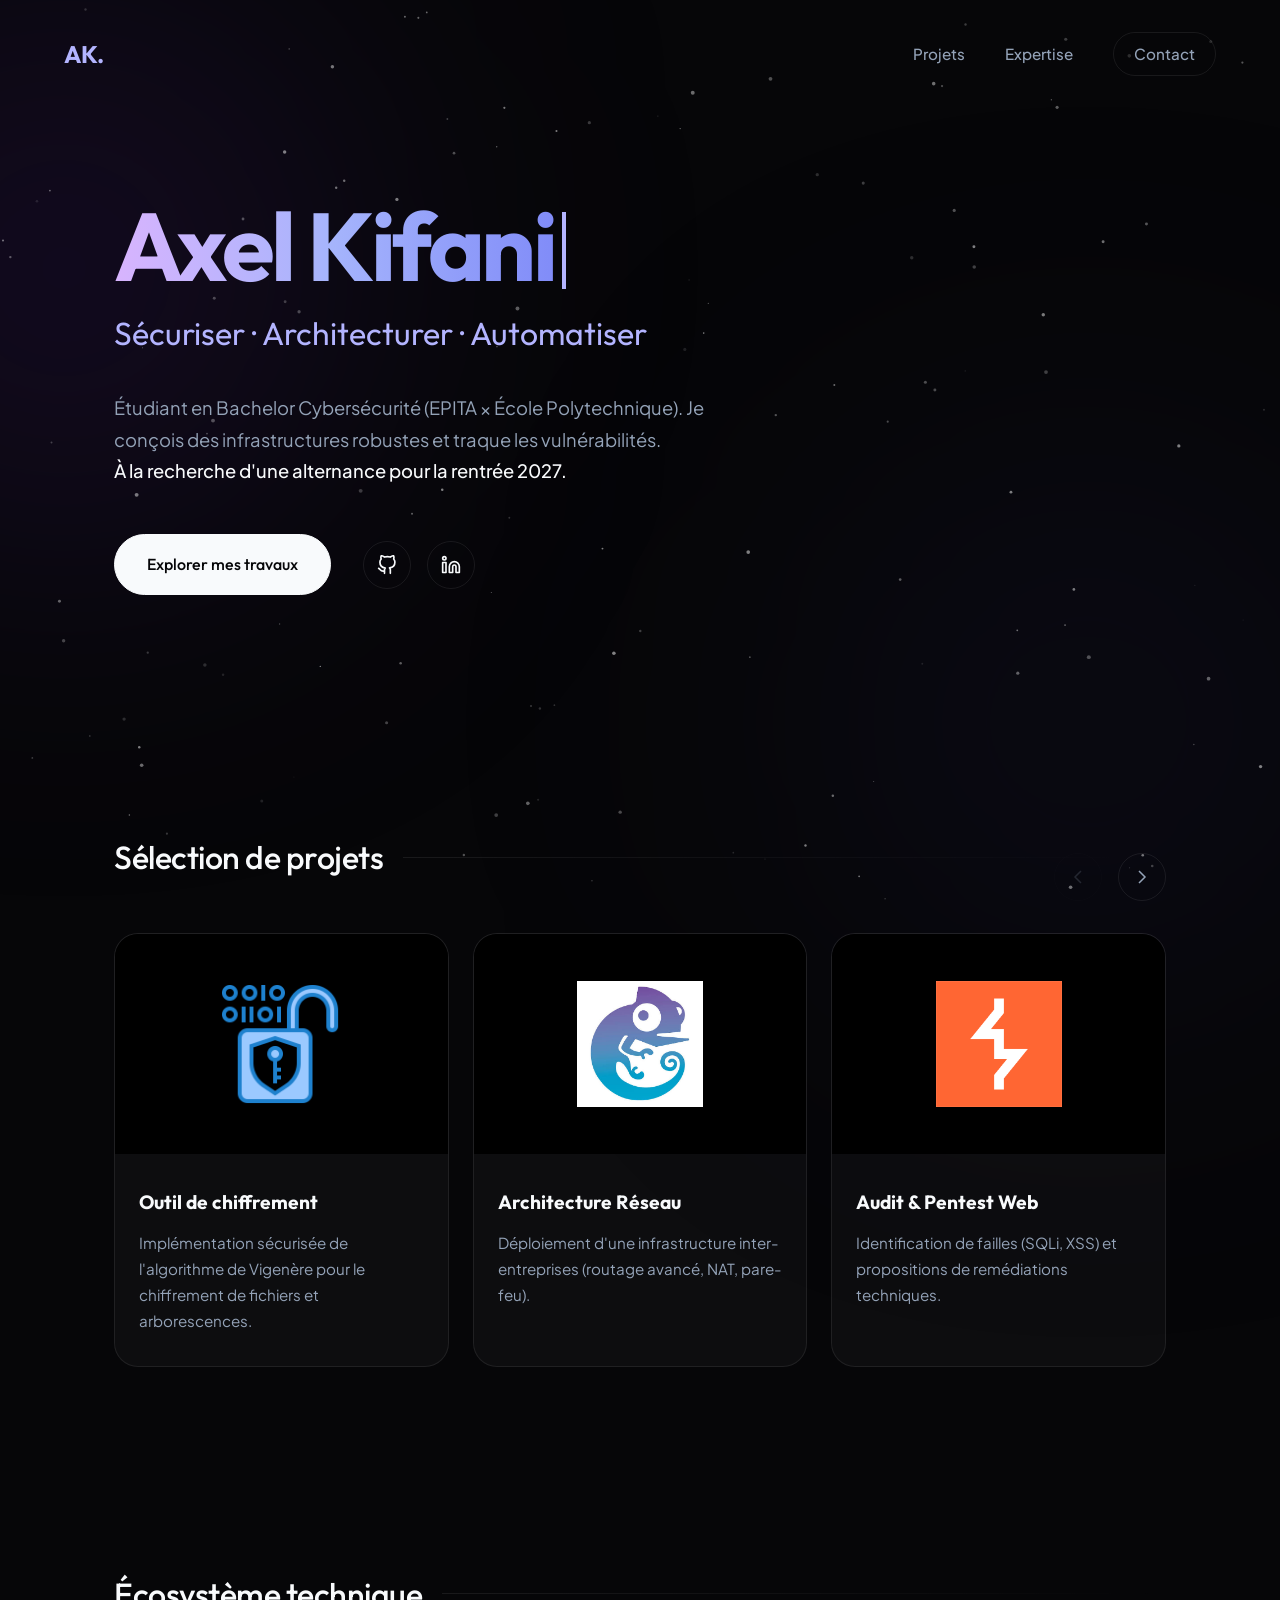
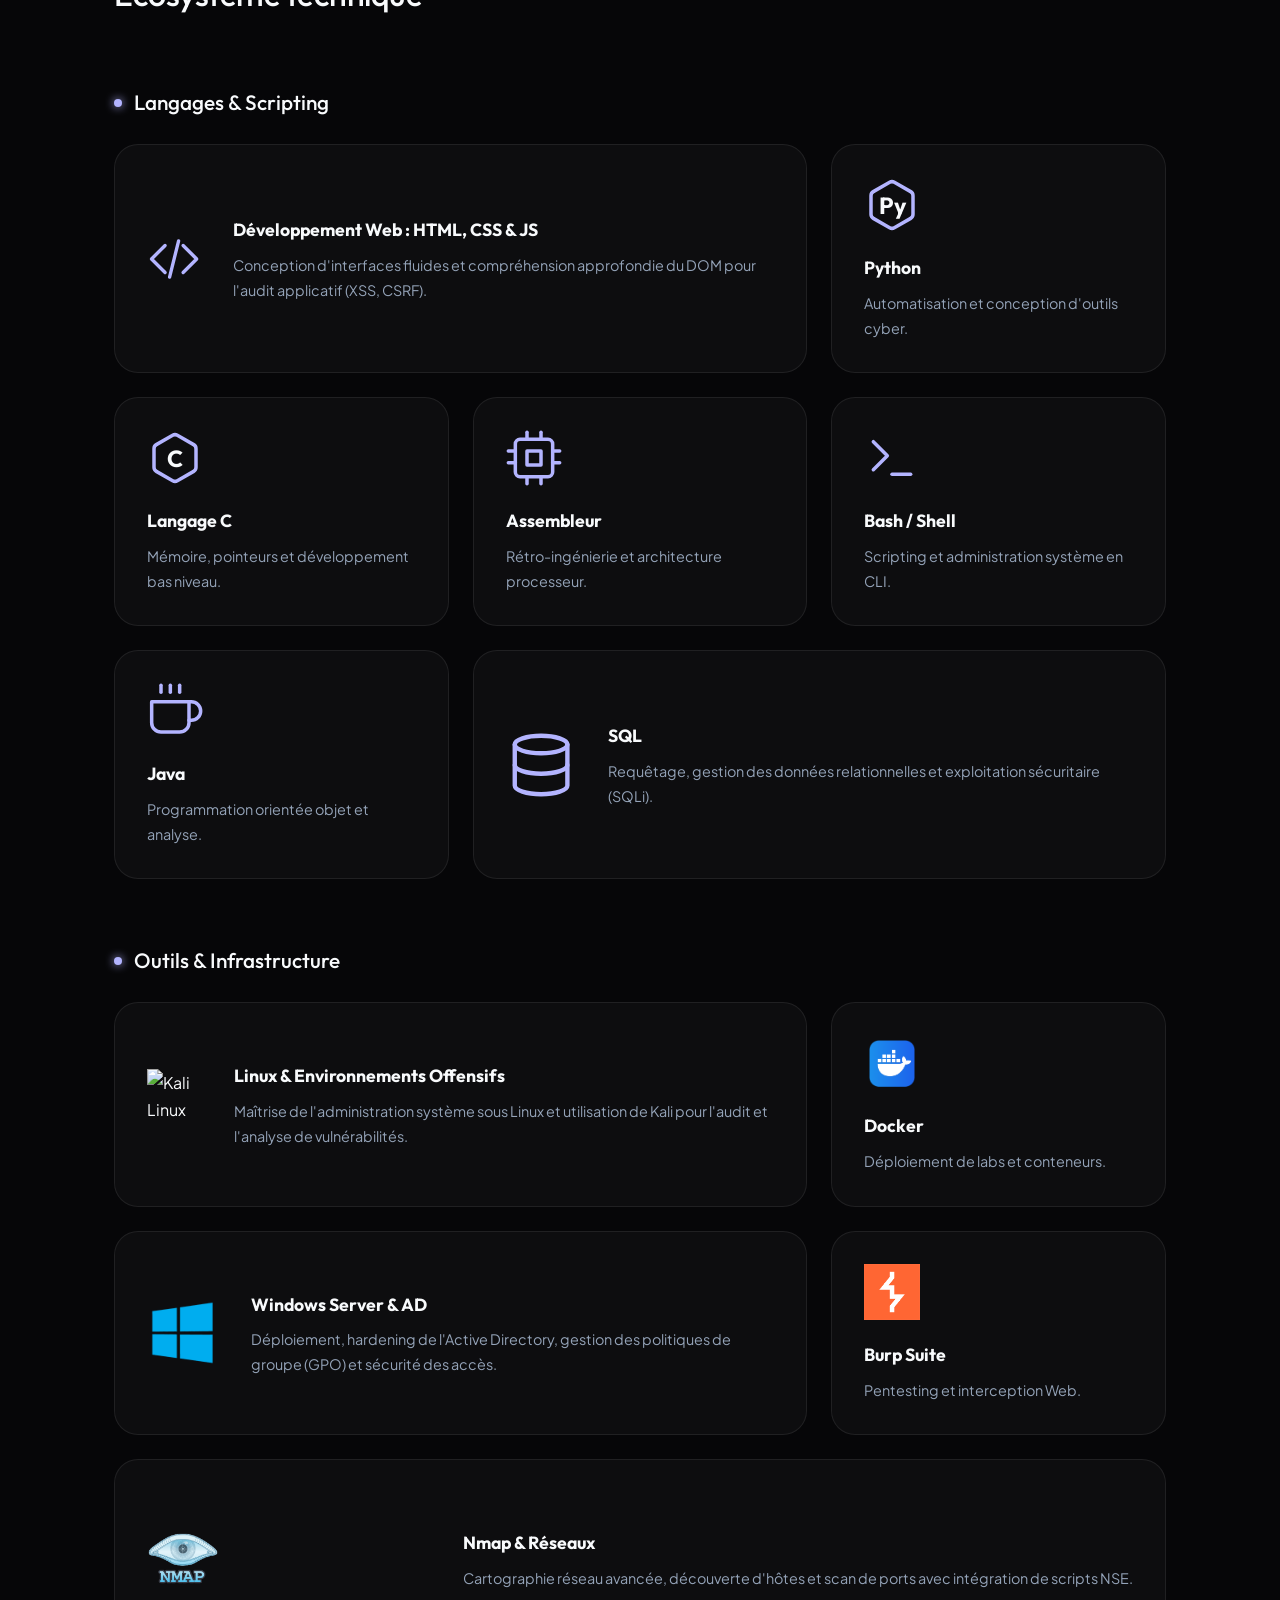
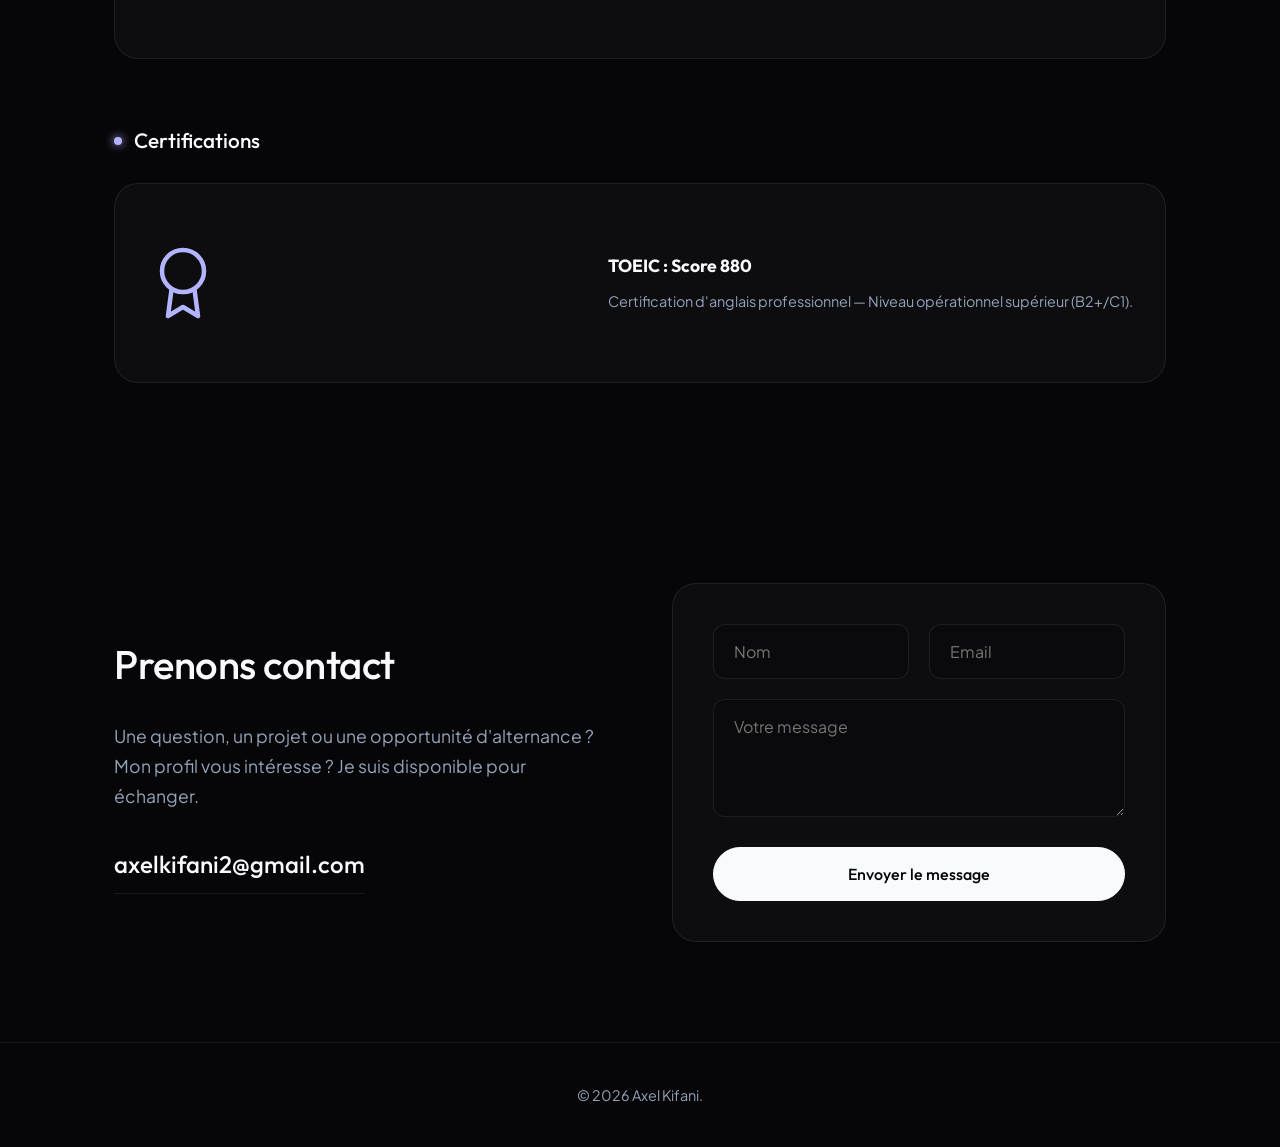
==== index.html @ efd423aa "Add files via upload" ====
<!DOCTYPE html>
<html lang="fr">
<head>
    <meta charset="UTF-8" />
    <meta name="viewport" content="width=device-width, initial-scale=1.0" />
    
    <!-- Typographies premium -->
    <link rel="preconnect" href="https://fonts.googleapis.com">
    <link rel="preconnect" href="https://fonts.gstatic.com" crossorigin>
    <link href="https://fonts.googleapis.com/css2?family=Outfit:wght@300;500;700&family=Plus+Jakarta+Sans:wght@400;500;600&display=swap" rel="stylesheet">
    
    <link rel="stylesheet" href="style.css">
    <title>Axel Kifani — Cybersécurité</title>
</head>
<body>
    <!-- Fond étoilé -->
    <canvas id="particles-canvas"></canvas>
    
    <!-- Halos asymétriques (Le grand violet à gauche) -->
    <div class="glow glow-top-left"></div>
    <div class="glow glow-bottom-right"></div>

    <nav class="navbar reveal-nav">
        <div class="nav-brand">AK.</div>
        <div class="nav-links">
            <a href="#projets">Projets</a>
            <a href="#competences">Expertise</a>
            <a href="#contact" class="nav-btn">Contact</a>
        </div>
    </nav>

    <main class="container">
        <!-- SECTION HERO -->
        <section class="hero">
            <div class="hero-content">
                <!-- Wrapper pour l'animation d'écriture -->
                <div class="typewriter-wrapper">
                    <h1 class="hero-title gradient-text" id="typed-name"></h1><span class="caret"></span>
                </div>
                
                <div class="overflow-hidden">
                    <h2 class="hero-subtitle reveal-text-2">Sécuriser · Architecturer · Automatiser</h2>
                </div>
                
                <p class="hero-description reveal-fade-3">
                    Étudiant en Bachelor Cybersécurité (EPITA × École Polytechnique). 
                    Je conçois des infrastructures robustes et traque les vulnérabilités. <br>
                    <span class="highlight">À la recherche d'une alternance pour la rentrée 2027.</span>
                </p>

                <div class="hero-actions reveal-fade-4">
                    <a href="#projets" class="btn btn-primary">Explorer mes travaux</a>
                    <div class="social-group">
                        <a href="https://github.com/AxlK78" target="_blank" class="social-icon" aria-label="GitHub">
                            <svg width="20" height="20" viewBox="0 0 24 24" fill="none" stroke="currentColor" stroke-width="2" stroke-linecap="round" stroke-linejoin="round"><path d="M9 19c-5 1.5-5-2.5-7-3m14 6v-3.87a3.37 3.37 0 0 0-.94-2.61c3.14-.35 6.44-1.54 6.44-7A5.44 5.44 0 0 0 20 4.77 5.07 5.07 0 0 0 19.91 1S18.73.65 16 2.48a13.38 13.38 0 0 0-7 0C6.27.65 5.09 1 5.09 1A5.07 5.07 0 0 0 5 4.77a5.44 5.44 0 0 0-1.5 3.78c0 5.42 3.3 6.61 6.44 7A3.37 3.37 0 0 0 9 18.13V22"></path></svg>
                        </a>
                        <a href="https://www.linkedin.com/in/axel-kifani/" target="_blank" class="social-icon" aria-label="LinkedIn">
                            <svg width="20" height="20" viewBox="0 0 24 24" fill="none" stroke="currentColor" stroke-width="2" stroke-linecap="round" stroke-linejoin="round"><path d="M16 8a6 6 0 0 1 6 6v7h-4v-7a2 2 0 0 0-2-2 2 2 0 0 0-2 2v7h-4v-7a6 6 0 0 1 6-6z"></path><rect x="2" y="9" width="4" height="12"></rect><circle cx="4" cy="4" r="2"></circle></svg>
                        </a>
                    </div>
                </div>
            </div>
        </section>

        <!-- SECTION PROJETS -->
        <section class="section" id="projets">
            <div class="section-header">
                <h2 class="section-title">Sélection de projets</h2>
                <div class="line-decorator"></div>
            </div>

            <div class="carousel-container">
                <button class="carousel-btn prev" id="prevProjet" aria-label="Précédent">
                    <svg width="24" height="24" viewBox="0 0 24 24" fill="none" stroke="currentColor" stroke-width="1.5"><path d="M15 18l-6-6 6-6"/></svg>
                </button>

                <div class="carousel-track-wrapper">
                    <div class="carousel-track" id="trackProjet">
                        <!-- Projet 1 -->
                        <div class="card carousel-item projet-card">
                            <div class="card-image-wrapper">
                                <img src="images/crypto.jpg" alt="Cryptographie" />
                            </div>
                            <div class="card-content">
                                <h3>Outil de chiffrement</h3>
                                <p>Implémentation sécurisée de l'algorithme de Vigenère pour le chiffrement de fichiers et arborescences.</p>
                            </div>
                        </div>

                        <!-- Projet 2 -->
                        <div class="card carousel-item projet-card">
                            <div class="card-image-wrapper">
                                <img src="images/gns3.png" alt="Réseau GNS3" />
                            </div>
                            <div class="card-content">
                                <h3>Architecture Réseau</h3>
                                <p>Déploiement d'une infrastructure inter-entreprises (routage avancé, NAT, pare-feu).</p>
                            </div>
                        </div>

                        <!-- Projet 3 -->
                        <div class="card carousel-item projet-card">
                            <div class="card-image-wrapper">
                                <img src="images/burp.png" alt="Burp Suite" />
                            </div>
                            <div class="card-content">
                                <h3>Audit & Pentest Web</h3>
                                <p>Identification de failles (SQLi, XSS) et propositions de remédiations techniques.</p>
                            </div>
                        </div>

                        <!-- Projet 4 -->
                        <div class="card carousel-item projet-card">
                            <div class="card-image-wrapper">
                                <img src="images/windows.png" alt="Active Directory" />
                            </div>
                            <div class="card-content">
                                <h3>Lab Active Directory</h3>
                                <p>Mise en place d'un domaine Windows Server, gestion GPO et monitoring d'attaques.</p>
                            </div>
                        </div>
                    </div>
                </div>

                <button class="carousel-btn next" id="nextProjet" aria-label="Suivant">
                    <svg width="24" height="24" viewBox="0 0 24 24" fill="none" stroke="currentColor" stroke-width="1.5"><path d="M9 18l6-6-6-6"/></svg>
                </button>
            </div>
        </section>

        <!-- SECTION COMPÉTENCES / SKILLS -->
        <section class="section" id="competences">
            <div class="section-header">
                <h2 class="section-title">Écosystème technique</h2>
                <div class="line-decorator"></div>
            </div>

            <!-- SOUS-SECTION 1 : LANGAGES -->
            <h3 class="subsection-title">Langages & Scripting</h3>
            <div class="bento-grid">
                
                <!-- HTML CSS JS -->
                <div class="card bento-item span-2">
                    <svg viewBox="0 0 24 24" fill="none" stroke="var(--text-accent)" stroke-width="1.5" stroke-linecap="round" stroke-linejoin="round" class="tech-icon">
                        <polyline points="16 18 22 12 16 6"></polyline><polyline points="8 6 2 12 8 18"></polyline><line x1="14" y1="4" x2="10" y2="20"></line>
                    </svg>
                    <div class="bento-text">
                        <h3>Développement Web : HTML, CSS & JS</h3>
                        <p>Conception d'interfaces fluides et compréhension approfondie du DOM pour l'audit applicatif (XSS, CSRF).</p>
                    </div>
                </div>

                <!-- Python -->
                <div class="card bento-item">
                    <svg viewBox="0 0 24 24" fill="none" stroke="var(--text-accent)" stroke-width="1.5" stroke-linecap="round" stroke-linejoin="round" class="tech-icon">
                        <path d="M21 16V8a2 2 0 0 0-1-1.73l-7-4a2 2 0 0 0-2 0l-7 4A2 2 0 0 0 3 8v8a2 2 0 0 0 1 1.73l7 4a2 2 0 0 0 2 0l7-4A2 2 0 0 0 21 16z"></path>
                        <text x="12" y="16" font-size="10" text-anchor="middle" font-weight="700" font-family="Outfit" fill="currentColor" stroke="none">Py</text>
                    </svg>
                    <div class="bento-text">
                        <h3>Python</h3>
                        <p>Automatisation et conception d'outils cyber.</p>
                    </div>
                </div>

                <!-- C -->
                <div class="card bento-item">
                    <svg viewBox="0 0 24 24" fill="none" stroke="var(--text-accent)" stroke-width="1.5" stroke-linecap="round" stroke-linejoin="round" class="tech-icon">
                        <path d="M21 16V8a2 2 0 0 0-1-1.73l-7-4a2 2 0 0 0-2 0l-7 4A2 2 0 0 0 3 8v8a2 2 0 0 0 1 1.73l7 4a2 2 0 0 0 2 0l7-4A2 2 0 0 0 21 16z"></path>
                        <text x="12" y="16" font-size="10" text-anchor="middle" font-weight="700" font-family="Outfit" fill="currentColor" stroke="none">C</text>
                    </svg>
                    <div class="bento-text">
                        <h3>Langage C</h3>
                        <p>Mémoire, pointeurs et développement bas niveau.</p>
                    </div>
                </div>

                <!-- Assembleur -->
                <div class="card bento-item">
                    <svg viewBox="0 0 24 24" fill="none" stroke="var(--text-accent)" stroke-width="1.5" stroke-linecap="round" stroke-linejoin="round" class="tech-icon">
                        <rect x="4" y="4" width="16" height="16" rx="2" ry="2"></rect><rect x="9" y="9" width="6" height="6"></rect><line x1="9" y1="1" x2="9" y2="4"></line><line x1="15" y1="1" x2="15" y2="4"></line><line x1="9" y1="20" x2="9" y2="23"></line><line x1="15" y1="20" x2="15" y2="23"></line><line x1="20" y1="9" x2="23" y2="9"></line><line x1="20" y1="14" x2="23" y2="14"></line><line x1="1" y1="9" x2="4" y2="9"></line><line x1="1" y1="14" x2="4" y2="14"></line>
                    </svg>
                    <div class="bento-text">
                        <h3>Assembleur</h3>
                        <p>Rétro-ingénierie et architecture processeur.</p>
                    </div>
                </div>

                <!-- Bash -->
                <div class="card bento-item">
                    <svg viewBox="0 0 24 24" fill="none" stroke="var(--text-accent)" stroke-width="1.5" stroke-linecap="round" stroke-linejoin="round" class="tech-icon">
                        <polyline points="4 17 10 11 4 5"></polyline><line x1="12" y1="19" x2="20" y2="19"></line>
                    </svg>
                    <div class="bento-text">
                        <h3>Bash / Shell</h3>
                        <p>Scripting et administration système en CLI.</p>
                    </div>
                </div>

                <!-- Java -->
                <div class="card bento-item">
                    <svg viewBox="0 0 24 24" fill="none" stroke="var(--text-accent)" stroke-width="1.5" stroke-linecap="round" stroke-linejoin="round" class="tech-icon">
                        <path d="M18 8h1a4 4 0 0 1 0 8h-1"></path><path d="M2 8h16v9a4 4 0 0 1-4 4H6a4 4 0 0 1-4-4V8z"></path><line x1="6" y1="1" x2="6" y2="4"></line><line x1="10" y1="1" x2="10" y2="4"></line><line x1="14" y1="1" x2="14" y2="4"></line>
                    </svg>
                    <div class="bento-text">
                        <h3>Java</h3>
                        <p>Programmation orientée objet et analyse.</p>
                    </div>
                </div>

                <!-- SQL -->
                <div class="card bento-item span-2">
                    <svg viewBox="0 0 24 24" fill="none" stroke="var(--text-accent)" stroke-width="1.5" stroke-linecap="round" stroke-linejoin="round" class="tech-icon">
                        <ellipse cx="12" cy="5" rx="9" ry="3"></ellipse><path d="M21 12c0 1.66-4 3-9 3s-9-1.34-9-3"></path><path d="M3 5v14c0 1.66 4 3 9 3s9-1.34 9-3V5"></path>
                    </svg>
                    <div class="bento-text">
                        <h3>SQL</h3>
                        <p>Requêtage, gestion des données relationnelles et exploitation sécuritaire (SQLi).</p>
                    </div>
                </div>
            </div>

            <!-- SOUS-SECTION 2 : OUTILS (Logos PNG originaux) -->
            <h3 class="subsection-title">Outils & Infrastructure</h3>
            <div class="bento-grid">
                
                <div class="card bento-item span-2">
                    <img src="images/kali.png" alt="Kali Linux" class="tech-icon">
                    <div class="bento-text">
                        <h3>Linux & Environnements Offensifs</h3>
                        <p>Maîtrise de l'administration système sous Linux et utilisation de Kali pour l'audit et l'analyse de vulnérabilités.</p>
                    </div>
                </div>
                
                <div class="card bento-item">
                    <img src="images/docker.png" alt="Docker" class="tech-icon">
                    <div class="bento-text">
                        <h3>Docker</h3>
                        <p>Déploiement de labs et conteneurs.</p>
                    </div>
                </div>

                <div class="card bento-item span-2">
                    <img src="images/windows.png" alt="Windows" class="tech-icon">
                    <div class="bento-text">
                        <h3>Windows Server & AD</h3>
                        <p>Déploiement, hardening de l'Active Directory, gestion des politiques de groupe (GPO) et sécurité des accès.</p>
                    </div>
                </div>

                <div class="card bento-item">
                    <img src="images/burp.png" alt="Burp Suite" class="tech-icon">
                    <div class="bento-text">
                        <h3>Burp Suite</h3>
                        <p>Pentesting et interception Web.</p>
                    </div>
                </div>

                <div class="card bento-item span-3">
                    <img src="images/nmap.png" alt="Nmap" class="tech-icon">
                    <div class="bento-text">
                        <h3>Nmap & Réseaux</h3>
                        <p>Cartographie réseau avancée, découverte d'hôtes et scan de ports avec intégration de scripts NSE.</p>
                    </div>
                </div>
            </div>

            <!-- SOUS-SECTION 3 : CERTIFICATIONS -->
            <h3 class="subsection-title">Certifications</h3>
            <div class="bento-grid">
                <div class="card bento-item span-3">
                    <svg viewBox="0 0 24 24" fill="none" stroke="var(--text-accent)" stroke-width="1.5" stroke-linecap="round" stroke-linejoin="round" class="tech-icon">
                        <circle cx="12" cy="8" r="7"></circle>
                        <polyline points="8.21 13.89 7 23 12 20 17 23 15.79 13.88"></polyline>
                    </svg>
                    <div class="bento-text">
                        <h3>TOEIC : Score 880</h3>
                        <p>Certification d'anglais professionnel — Niveau opérationnel supérieur (B2+/C1).</p>
                    </div>
                </div>
            </div>
        </section>
        
        <!-- SECTION CONTACT -->
        <section class="section" id="contact">
            <div class="contact-wrapper">
                <div class="contact-text">
                    <h2 class="section-title">Prenons contact</h2>
                    <p>Une question, un projet ou une opportunité d'alternance ? Mon profil vous intéresse ? Je suis disponible pour échanger.</p>
                    <a href="mailto:axelkifani2@gmail.com" class="direct-mail">axelkifani2@gmail.com</a>
                </div>
                
                <div class="contact-form-container">
                    <form class="contact-form" onsubmit="event.preventDefault(); alert('Message envoyé !');">
                        <div class="form-row">
                            <input type="text" placeholder="Nom" required>
                            <input type="email" placeholder="Email" required>
                        </div>
                        <textarea rows="4" placeholder="Votre message" required></textarea>
                        <button type="submit" class="btn btn-primary">Envoyer le message</button>
                    </form>
                </div>
            </div>
        </section>
    </main>

    <footer>
        <div class="footer-content">
            <p>© 2026 Axel Kifani.</p>
        </div>
    </footer>

    <!-- SCRIPTS -->
    <script src="particles.js"></script>
    <script src="carousel.js"></script>
    
    <!-- Script de l'animation d'écriture (Typewriter) -->
    <script>
        document.addEventListener('DOMContentLoaded', () => {
            const textToType = "Axel Kifani";
            const targetElement = document.getElementById("typed-name");
            let currentIndex = 0;

            function typeWriter() {
                if (currentIndex < textToType.length) {
                    targetElement.textContent += textToType.charAt(currentIndex);
                    currentIndex++;
                    // Vitesse de frappe aléatoire pour un effet naturel (entre 80ms et 150ms)
                    let speed = Math.random() * (150 - 80) + 80;
                    setTimeout(typeWriter, speed);
                }
            }

            // Démarrer l'animation après un petit délai
            setTimeout(typeWriter, 500);
        });
    </script>
</body>
</html>
---- style.css ----
/* --- VARIABLES --- */
:root {
    --bg-color: #060608;
    --surface-color: rgba(255, 255, 255, 0.03);
    --border-color: rgba(255, 255, 255, 0.08);
    --border-hover: rgba(255, 255, 255, 0.2);
    
    --text-main: #f8fafc;
    --text-muted: #94a3b8;
    --text-accent: #b3b4ff; /* Le violet lavande Kazury */
    
    --font-heading: 'Outfit', sans-serif;
    --font-body: 'Plus Jakarta Sans', sans-serif;
    
    --transition: 0.4s cubic-bezier(0.16, 1, 0.3, 1);
}

* {
    margin: 0;
    padding: 0;
    box-sizing: border-box;
}

html {
    scroll-behavior: smooth;
}

body {
    background-color: var(--bg-color);
    font-family: var(--font-body);
    color: var(--text-main);
    line-height: 1.7;
    overflow-x: hidden;
}

h1, h2, h3, h4 {
    font-family: var(--font-heading);
}

/* --- BACKGROUND ET HALOS --- */
#particles-canvas {
    position: fixed;
    top: 0; left: 0;
    width: 100%; height: 100%;
    z-index: 0;
    pointer-events: none;
    opacity: 0.5;
}

.glow {
    position: fixed;
    width: 70vw; height: 70vw;
    border-radius: 50%;
    z-index: -1;
    pointer-events: none;
    filter: blur(140px);
}
.glow-top-left {
    top: -20%; left: -30%;
    background: radial-gradient(circle, rgba(67, 28, 122, 0.4), transparent 60%);
}
.glow-bottom-right {
    bottom: -30%; right: -20%;
    background: radial-gradient(circle, rgba(30, 27, 75, 0.3), transparent 60%);
}

/* --- ANIMATIONS D'ENTRÉE --- */
.overflow-hidden {
    overflow: hidden;
}
@keyframes revealUp {
    0% { transform: translateY(100%); opacity: 0; }
    100% { transform: translateY(0); opacity: 1; }
}
@keyframes fadeUp {
    0% { transform: translateY(30px); opacity: 0; }
    100% { transform: translateY(0); opacity: 1; }
}

.reveal-nav {
    animation: fadeUp 1s cubic-bezier(0.16, 1, 0.3, 1) forwards;
}
.reveal-text-2 {
    animation: revealUp 1s cubic-bezier(0.16, 1, 0.3, 1) 0.3s forwards;
    transform: translateY(100%); opacity: 0;
}
.reveal-fade-3 {
    animation: fadeUp 1s cubic-bezier(0.16, 1, 0.3, 1) 0.5s forwards;
    opacity: 0;
}
.reveal-fade-4 {
    animation: fadeUp 1s cubic-bezier(0.16, 1, 0.3, 1) 0.7s forwards;
    opacity: 0;
}

/* --- NAVBAR --- */
.navbar {
    display: flex;
    justify-content: space-between;
    align-items: center;
    padding: 32px 5%;
    max-width: 1300px;
    margin: 0 auto;
    position: relative;
    z-index: 10;
}
.nav-brand {
    font-family: var(--font-heading);
    font-weight: 700;
    font-size: 1.5rem;
    letter-spacing: -1px;
    color: var(--text-accent);
}
.nav-links {
    display: flex;
    gap: 40px;
    align-items: center;
}
.nav-links a {
    color: var(--text-muted);
    text-decoration: none;
    font-size: 0.95rem;
    font-weight: 500;
    transition: var(--transition);
}
.nav-links a:hover {
    color: var(--text-main);
}
.nav-btn {
    border: 1px solid var(--border-color);
    padding: 8px 20px;
    border-radius: 100px;
}
.nav-btn:hover {
    background: var(--text-main);
    color: var(--bg-color) !important;
}

/* --- LAYOUT GLOBAL --- */
.container {
    max-width: 1100px;
    margin: 0 auto;
    padding: 0 24px;
    position: relative;
    z-index: 1;
}
.section {
    padding: 100px 0;
}
.section-header {
    margin-bottom: 48px;
    display: flex;
    align-items: center;
    gap: 20px;
}
.section-title {
    font-size: 2rem;
    font-weight: 500;
    letter-spacing: -0.5px;
}
.subsection-title {
    font-family: var(--font-heading);
    font-size: 1.3rem;
    font-weight: 500;
    color: var(--text-main);
    margin: 64px 0 24px 0;
    display: flex;
    align-items: center;
    gap: 12px;
}
.subsection-title::before {
    content: '';
    display: inline-block;
    width: 8px;
    height: 8px;
    background: var(--text-accent);
    border-radius: 50%;
    box-shadow: 0 0 10px var(--text-accent);
}
.line-decorator {
    height: 1px;
    flex-grow: 1;
    background: linear-gradient(90deg, var(--border-color), transparent);
}

/* --- SECTION HERO --- */
.hero {
    padding: 10vh 0 15vh 0;
}
.hero-content {
    max-width: 800px;
}

/* Wrapper et curseur pour l'animation d'écriture */
.typewriter-wrapper {
    display: flex;
    align-items: flex-end;
    margin-bottom: 12px;
}

.hero-title {
    font-size: clamp(4rem, 8vw, 6rem);
    font-weight: 700;
    letter-spacing: -0.04em;
    line-height: 1;
}

/* Le dégradé violet magnifique */
.gradient-text {
    background: linear-gradient(90deg, #d8b4fe 0%, #a5b4fc 50%, #818cf8 100%);
    -webkit-background-clip: text;
    -webkit-text-fill-color: transparent;
    background-clip: text;
}

/* Curseur qui clignote */
.caret {
    display: inline-block;
    width: 4px;
    height: clamp(3rem, 6vw, 5rem);
    background-color: var(--text-accent);
    margin-left: 8px;
    margin-bottom: 5px;
    animation: blink 1s step-end infinite;
}

@keyframes blink {
    0%, 100% { opacity: 1; }
    50% { opacity: 0; }
}

.hero-subtitle {
    font-size: clamp(1.4rem, 3vw, 2rem);
    font-weight: 400;
    color: var(--text-accent);
    margin-bottom: 32px;
}
.hero-description {
    font-size: 1.15rem;
    color: var(--text-muted);
    max-width: 600px;
    margin-bottom: 48px;
}
.highlight {
    color: var(--text-main);
    font-weight: 500;
}

/* BOUTONS HERO */
.hero-actions {
    display: flex;
    align-items: center;
    gap: 32px;
}
.btn {
    display: inline-flex;
    align-items: center;
    justify-content: center;
    padding: 16px 32px;
    font-size: 1rem;
    font-family: var(--font-heading);
    font-weight: 500;
    border-radius: 100px;
    text-decoration: none;
    cursor: pointer;
    transition: var(--transition);
}
.btn-primary {
    background: var(--text-main);
    color: var(--bg-color);
    border: 1px solid var(--text-main);
}
.btn-primary:hover {
    background: transparent;
    color: var(--text-main);
}
.social-group {
    display: flex;
    gap: 16px;
}
.social-icon {
    display: flex;
    align-items: center;
    justify-content: center;
    width: 48px; height: 48px;
    border: 1px solid var(--border-color);
    border-radius: 50%;
    color: var(--text-main);
    transition: var(--transition);
}
.social-icon:hover {
    background: var(--surface-color);
    border-color: var(--border-hover);
    transform: translateY(-3px);
}

/* --- CARD GLOBALE --- */
.card {
    background: var(--surface-color);
    border: 1px solid var(--border-color);
    border-radius: 24px;
    transition: var(--transition);
    position: relative;
    overflow: hidden;
}
.card::before {
    content: '';
    position: absolute;
    top: 0; left: 0; right: 0; height: 1px;
    background: linear-gradient(90deg, transparent, rgba(255,255,255,0.2), transparent);
    opacity: 0;
    transition: var(--transition);
}
.card:hover::before { opacity: 1; }
.card:hover { border-color: var(--border-hover); }

/* --- CARROUSEL PROJETS --- */
.carousel-container {
    position: relative;
    display: flex;
    align-items: center;
}
.carousel-track-wrapper {
    overflow: hidden;
    width: 100%;
}
.carousel-track {
    display: flex;
    gap: 24px;
    transition: transform 0.5s cubic-bezier(0.25, 1, 0.5, 1);
}
.carousel-item {
    flex: 0 0 calc((100% - 48px) / 3);
}
.carousel-btn {
    position: absolute;
    top: -80px; 
    background: transparent;
    color: var(--text-muted);
    border: 1px solid var(--border-color);
    border-radius: 50%;
    width: 48px; height: 48px;
    display: flex;
    align-items: center;
    justify-content: center;
    cursor: pointer;
    transition: var(--transition);
}
.carousel-btn:hover:not(:disabled) {
    color: var(--text-main);
    border-color: var(--text-main);
}
.carousel-btn.prev { right: 64px; }
.carousel-btn.next { right: 0; }
.carousel-btn:disabled { opacity: 0.2; cursor: not-allowed; }

.card-image-wrapper {
    height: 220px;
    background: #000;
    display: flex;
    align-items: center;
    justify-content: center;
    padding: 20px;
}
.card-image-wrapper img {
    max-width: 70%;
    max-height: 70%;
    object-fit: contain;
    transition: transform 0.5s ease;
}
.projet-card:hover .card-image-wrapper img {
    transform: scale(1.08);
}
.card-content {
    padding: 32px 24px;
}
.card-content h3 {
    font-size: 1.2rem;
    margin-bottom: 12px;
}
.card-content p {
    font-size: 0.95rem;
    color: var(--text-muted);
}

/* --- BENTO GRID COMPÉTENCES --- */
.bento-grid {
    display: grid;
    grid-template-columns: repeat(3, 1fr);
    gap: 24px;
    grid-auto-rows: minmax(200px, auto);
}
.bento-item {
    padding: 32px;
    display: flex;
    flex-direction: column;
    justify-content: space-between;
}
.span-2, .span-3 {
    flex-direction: row; 
    align-items: center;
    gap: 32px;
}
.span-2 {
    grid-column: span 2;
}
.span-3 {
    grid-column: span 3;
}
.tech-icon {
    height: 56px;
    width: 56px;
    object-fit: contain;
    margin-bottom: 20px;
    transition: var(--transition);
}
.span-2 .tech-icon, .span-3 .tech-icon {
    margin-bottom: 0;
    height: 72px;
    width: 72px;
}
.bento-item:hover .tech-icon {
    transform: scale(1.1);
}
.bento-text h3 {
    font-size: 1.1rem;
    margin-bottom: 8px;
}
.bento-text p {
    font-size: 0.9rem;
    color: var(--text-muted);
}

/* --- CONTACT --- */
.contact-wrapper {
    display: grid;
    grid-template-columns: 1fr 1fr;
    gap: 64px;
    align-items: center;
}
.contact-text h2 {
    font-size: 2.5rem;
    margin-bottom: 24px;
}
.contact-text p {
    color: var(--text-muted);
    font-size: 1.1rem;
    margin-bottom: 32px;
}
.direct-mail {
    display: inline-block;
    font-family: var(--font-heading);
    font-size: 1.5rem;
    font-weight: 500;
    color: var(--text-main);
    text-decoration: none;
    border-bottom: 1px solid var(--border-color);
    padding-bottom: 8px;
    transition: var(--transition);
}
.direct-mail:hover {
    border-bottom-color: var(--text-main);
}

.contact-form-container {
    background: var(--surface-color);
    border: 1px solid var(--border-color);
    padding: 40px;
    border-radius: 24px;
}
.contact-form {
    display: flex;
    flex-direction: column;
    gap: 20px;
}
.form-row {
    display: flex;
    gap: 20px;
}
.contact-form input, 
.contact-form textarea {
    width: 100%;
    background: rgba(0, 0, 0, 0.2);
    border: 1px solid var(--border-color);
    padding: 16px 20px;
    color: var(--text-main);
    font-size: 1rem;
    border-radius: 12px;
    font-family: inherit;
    outline: none;
    transition: var(--transition);
}
.contact-form input:focus,
.contact-form textarea:focus {
    border-color: var(--text-muted);
    background: rgba(0, 0, 0, 0.4);
}
.contact-form button {
    margin-top: 10px;
    width: 100%;
}

/* --- FOOTER --- */
footer {
    padding: 40px 0;
    border-top: 1px solid var(--border-color);
    text-align: center;
}
footer p {
    color: var(--text-muted);
    font-size: 0.9rem;
}

/* --- RESPONSIVE --- */
@media (max-width: 992px) {
    .bento-grid { grid-template-columns: repeat(2, 1fr); }
    .span-2, .span-3 { grid-column: span 2; }
    .contact-wrapper { grid-template-columns: 1fr; }
    .carousel-item { flex: 0 0 calc((100% - 24px) / 2); }
}

@media (max-width: 768px) {
    .navbar { flex-direction: column; gap: 20px; }
    .bento-grid { grid-template-columns: 1fr; }
    
    .span-2, .span-3 { grid-column: span 1; flex-direction: column; align-items: flex-start; gap: 0;}
    .span-2 .tech-icon, .span-3 .tech-icon { margin-bottom: 20px; height: 56px; width: 56px; }

    .carousel-item { flex: 0 0 100%; }
    .form-row { flex-direction: column; }
    .hero { padding: 5vh 0; }
    
    .subsection-title { margin-top: 40px; }
}
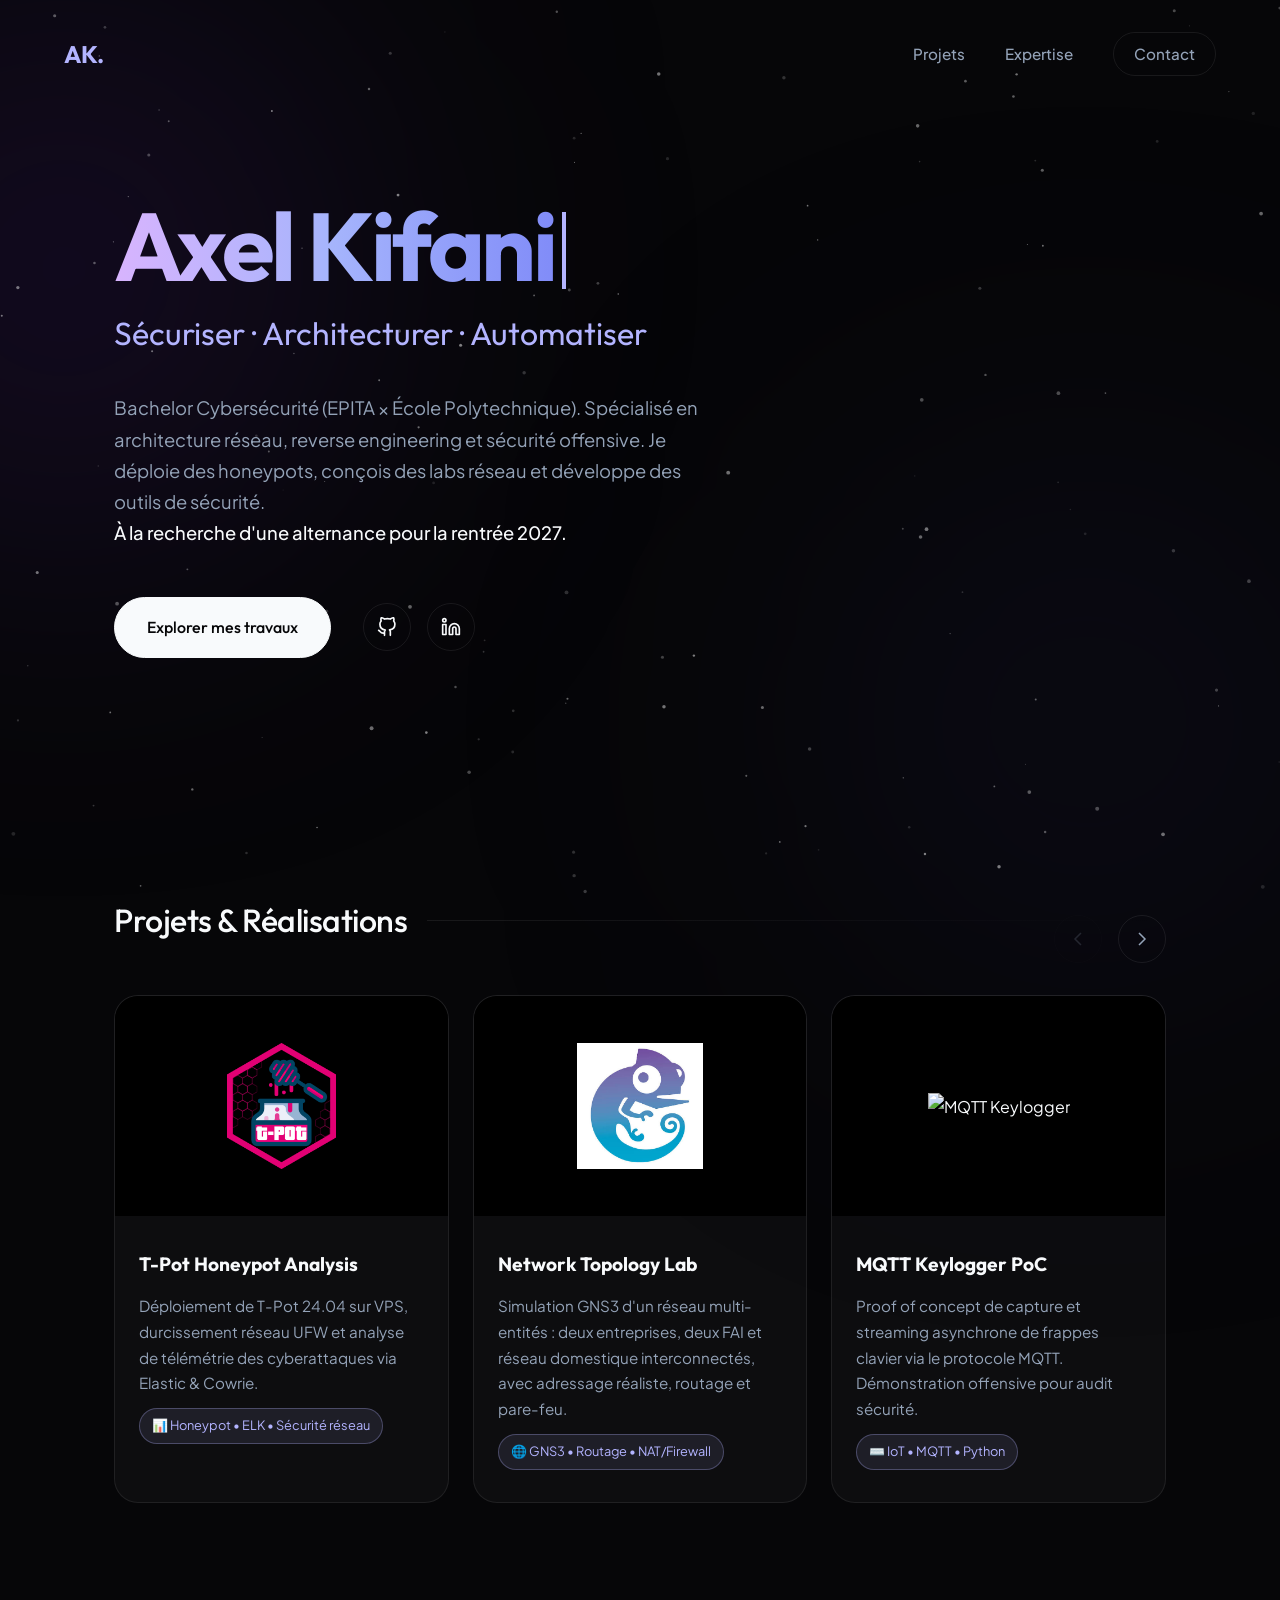
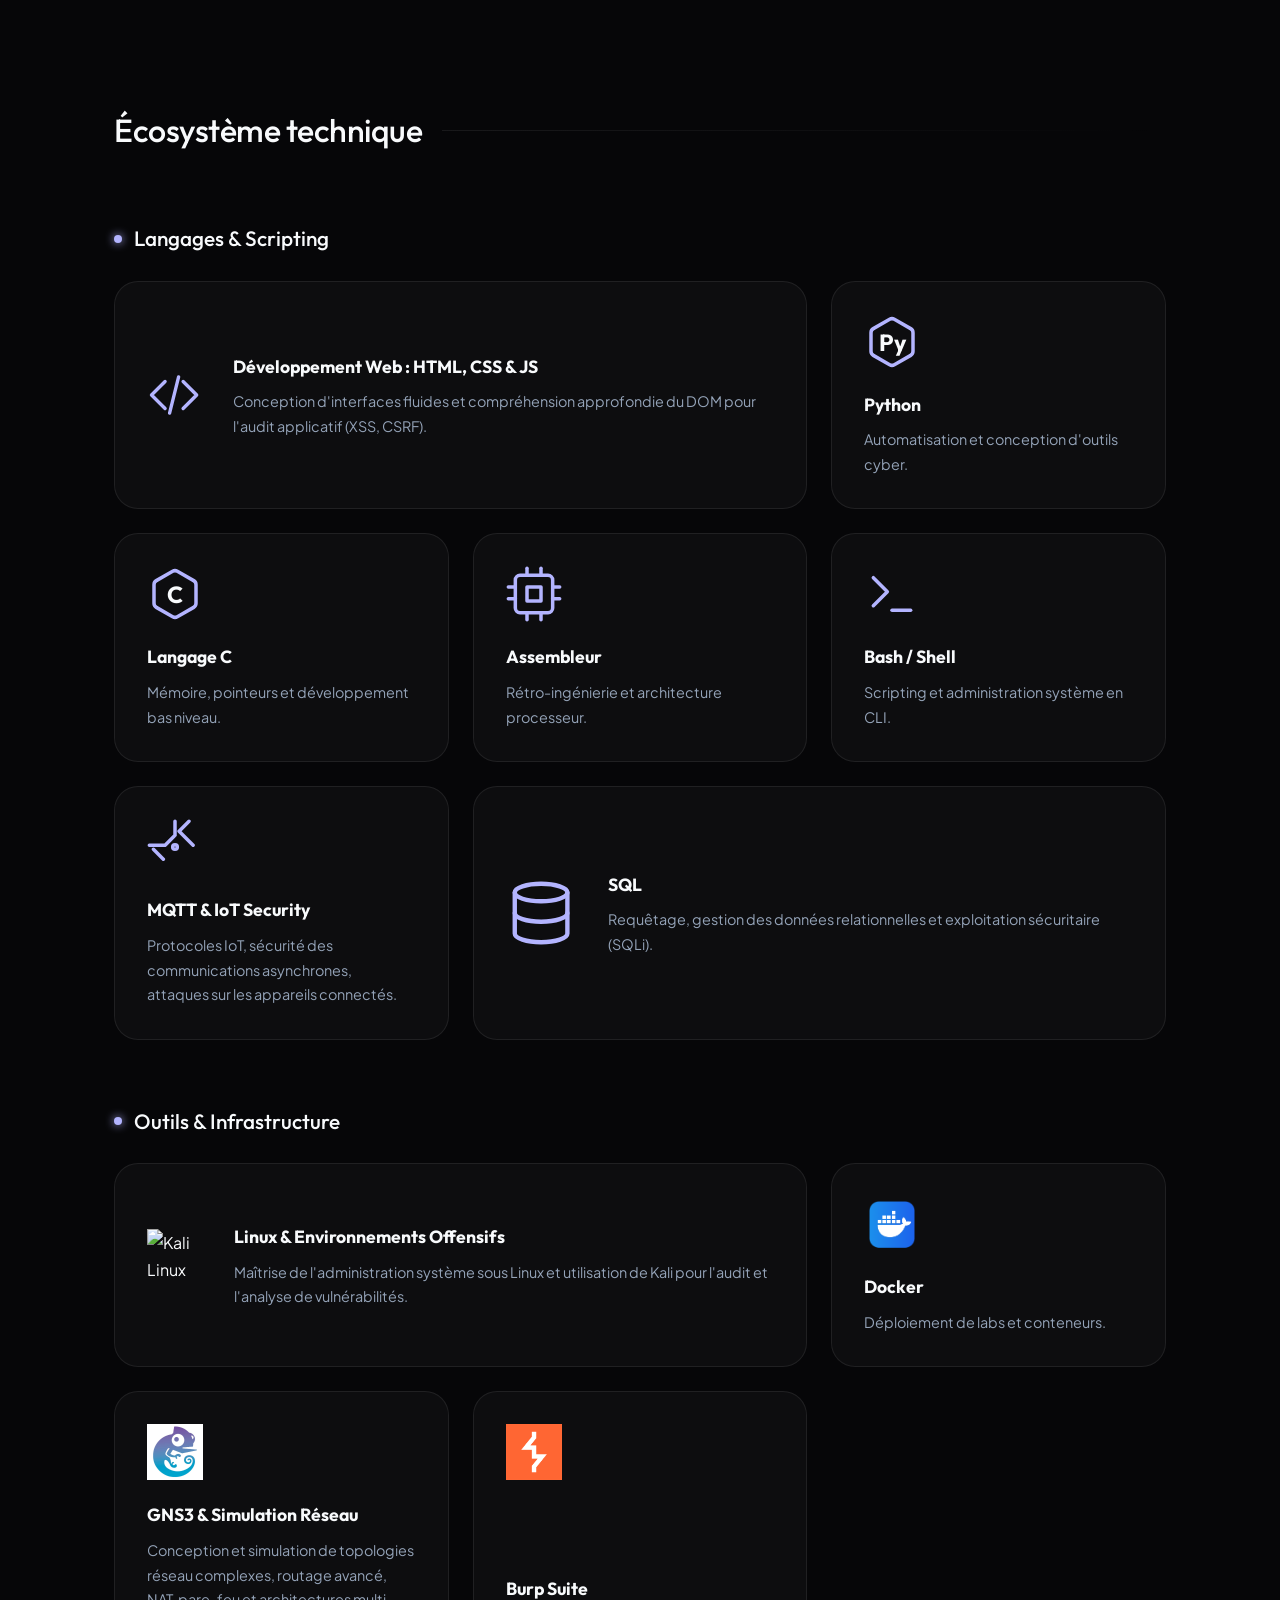
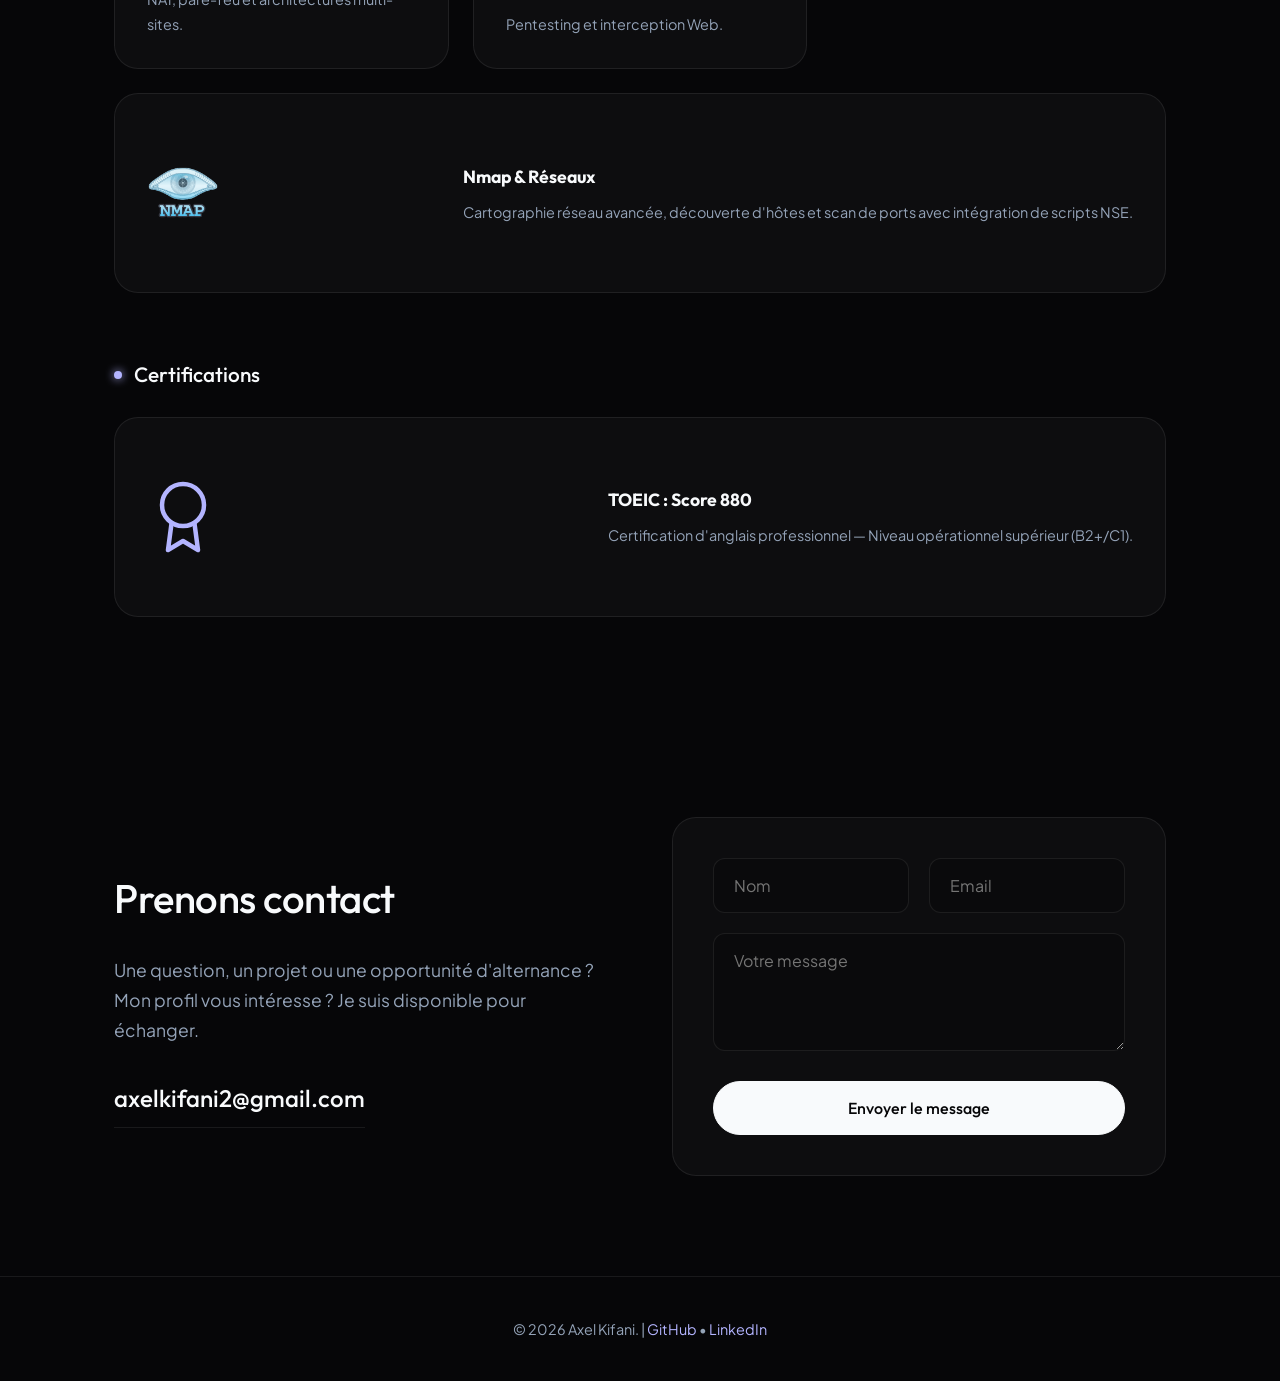
==== commit df7facdb: "Add files via upload" ====
--- a/index.html
+++ b/index.html
@@ -43,8 +43,8 @@
                 </div>
                 
                 <p class="hero-description reveal-fade-3">
-                    Étudiant en Bachelor Cybersécurité (EPITA × École Polytechnique). 
-                    Je conçois des infrastructures robustes et traque les vulnérabilités. <br>
+                    Bachelor Cybersécurité (EPITA × École Polytechnique). 
+                    Spécialisé en architecture réseau, reverse engineering et sécurité offensive. Je déploie des honeypots, conçois des labs réseau et développe des outils de sécurité. <br>
                     <span class="highlight">À la recherche d'une alternance pour la rentrée 2027.</span>
                 </p>
 
@@ -65,7 +65,7 @@
         <!-- SECTION PROJETS -->
         <section class="section" id="projets">
             <div class="section-header">
-                <h2 class="section-title">Sélection de projets</h2>
+                <h2 class="section-title">Projets & Réalisations</h2>
                 <div class="line-decorator"></div>
             </div>
 
@@ -76,49 +76,66 @@
 
                 <div class="carousel-track-wrapper">
                     <div class="carousel-track" id="trackProjet">
-                        <!-- Projet 1 -->
-                        <div class="card carousel-item projet-card">
-                            <div class="card-image-wrapper">
-                                <img src="images/crypto.jpg" alt="Cryptographie" />
-                            </div>
-                            <div class="card-content">
-                                <h3>Outil de chiffrement</h3>
-                                <p>Implémentation sécurisée de l'algorithme de Vigenère pour le chiffrement de fichiers et arborescences.</p>
-                            </div>
-                        </div>
-
-                        <!-- Projet 2 -->
-                        <div class="card carousel-item projet-card">
-                            <div class="card-image-wrapper">
-                                <img src="images/gns3.png" alt="Réseau GNS3" />
-                            </div>
-                            <div class="card-content">
-                                <h3>Architecture Réseau</h3>
-                                <p>Déploiement d'une infrastructure inter-entreprises (routage avancé, NAT, pare-feu).</p>
-                            </div>
-                        </div>
-
-                        <!-- Projet 3 -->
-                        <div class="card carousel-item projet-card">
-                            <div class="card-image-wrapper">
-                                <img src="images/burp.png" alt="Burp Suite" />
-                            </div>
-                            <div class="card-content">
-                                <h3>Audit & Pentest Web</h3>
-                                <p>Identification de failles (SQLi, XSS) et propositions de remédiations techniques.</p>
-                            </div>
-                        </div>
-
-                        <!-- Projet 4 -->
-                        <div class="card carousel-item projet-card">
-                            <div class="card-image-wrapper">
-                                <img src="images/windows.png" alt="Active Directory" />
-                            </div>
-                            <div class="card-content">
-                                <h3>Lab Active Directory</h3>
-                                <p>Mise en place d'un domaine Windows Server, gestion GPO et monitoring d'attaques.</p>
-                            </div>
-                        </div>
+                        
+                        <!-- Projet 1: T-Pot Honeypot -->
+                        <a href="https://github.com/AxlK78/tpot-honeypot-analysis" target="_blank" class="card carousel-item projet-card project-link">
+                            <div class="card-image-wrapper">
+                                <img src="images/t-pot.png" alt="T-Pot Honeypot" />
+                            </div>
+                            <div class="card-content">
+                                <h3>T-Pot Honeypot Analysis</h3>
+                                <p>Déploiement de T-Pot 24.04 sur VPS, durcissement réseau UFW et analyse de télémétrie des cyberattaques via Elastic & Cowrie.</p>
+                                <span class="project-badge">📊 Honeypot • ELK • Sécurité réseau</span>
+                            </div>
+                        </a>
+
+                        <!-- Projet 2: GNS3 Network -->
+                        <a href="https://github.com/AxlK78/net1-topology-lab" target="_blank" class="card carousel-item projet-card project-link">
+                            <div class="card-image-wrapper">
+                                <img src="images/gns3.png" alt="GNS3 Network Lab" />
+                            </div>
+                            <div class="card-content">
+                                <h3>Network Topology Lab</h3>
+                                <p>Simulation GNS3 d'un réseau multi-entités : deux entreprises, deux FAI et réseau domestique interconnectés, avec adressage réaliste, routage et pare-feu.</p>
+                                <span class="project-badge">🌐 GNS3 • Routage • NAT/Firewall</span>
+                            </div>
+                        </a>
+
+                        <!-- Projet 3: MQTT Keylogger PoC -->
+                        <a href="https://github.com/AxlK78/mqtt-keylogger-poc" target="_blank" class="card carousel-item projet-card project-link">
+                            <div class="card-image-wrapper">
+                                <img src="images/kali.png" alt="MQTT Keylogger" />
+                            </div>
+                            <div class="card-content">
+                                <h3>MQTT Keylogger PoC</h3>
+                                <p>Proof of concept de capture et streaming asynchrone de frappes clavier via le protocole MQTT. Démonstration offensive pour audit sécurité.</p>
+                                <span class="project-badge">⌨️ IoT • MQTT • Python</span>
+                            </div>
+                        </a>
+
+                        <!-- Projet 4: Chiffrement Vigenère -->
+                        <a href="https://github.com/AxlK78/outil--de-chiffrement" target="_blank" class="card carousel-item projet-card project-link">
+                            <div class="card-image-wrapper">
+                                <img src="images/crypto.jpg" alt="Outil Chiffrement" />
+                            </div>
+                            <div class="card-content">
+                                <h3>Outil de Chiffrement Vigenère</h3>
+                                <p>CLI Python implémentant le chiffrement Vigenère avec support texte, fichiers et arborescences. Projet académique EPITA × Polytechnique.</p>
+                                <span class="project-badge">🔐 Cryptographie • Python • CLI</span>
+                            </div>
+                        </a>
+
+                        <!-- Projet 5: Stéganographie LSB -->
+                        <a href="https://github.com/AxlK78/outil-de-st-ganographie" target="_blank" class="card carousel-item projet-card project-link">
+                            <div class="card-image-wrapper">
+                                <img src="images/crypto.jpg" alt="Stéganographie" />
+                            </div>
+                            <div class="card-content">
+                                <h3>Stéganographie LSB</h3>
+                                <p>Implémentation Python de la stéganographie LSB (Least Significant Bit) pour dissimuler et extraire des messages dans des images PNG/JPEG.</p>
+                                <span class="project-badge">🖼️ Stéganographie • Python • Images</span>
+                            </div>
+                        </a>
                     </div>
                 </div>
 
@@ -196,14 +213,14 @@
                     </div>
                 </div>
 
-                <!-- Java -->
-                <div class="card bento-item">
-                    <svg viewBox="0 0 24 24" fill="none" stroke="var(--text-accent)" stroke-width="1.5" stroke-linecap="round" stroke-linejoin="round" class="tech-icon">
-                        <path d="M18 8h1a4 4 0 0 1 0 8h-1"></path><path d="M2 8h16v9a4 4 0 0 1-4 4H6a4 4 0 0 1-4-4V8z"></path><line x1="6" y1="1" x2="6" y2="4"></line><line x1="10" y1="1" x2="10" y2="4"></line><line x1="14" y1="1" x2="14" y2="4"></line>
-                    </svg>
-                    <div class="bento-text">
-                        <h3>Java</h3>
-                        <p>Programmation orientée objet et analyse.</p>
+                <!-- MQTT & IoT -->
+                <div class="card bento-item">
+                    <svg viewBox="0 0 24 24" fill="none" stroke="var(--text-accent)" stroke-width="1.5" stroke-linecap="round" stroke-linejoin="round" class="tech-icon">
+                        <circle cx="12" cy="12" r="1"></circle><path d="M12 1v6m6-6l-4.24 4.24m6 6l-6-6m-6 6l4.24-4.24m-4.24 4.24H1m6 6l-4.24-4.24"></path>
+                    </svg>
+                    <div class="bento-text">
+                        <h3>MQTT & IoT Security</h3>
+                        <p>Protocoles IoT, sécurité des communications asynchrones, attaques sur les appareils connectés.</p>
                     </div>
                 </div>
 
@@ -239,11 +256,11 @@
                     </div>
                 </div>
 
-                <div class="card bento-item span-2">
-                    <img src="images/windows.png" alt="Windows" class="tech-icon">
-                    <div class="bento-text">
-                        <h3>Windows Server & AD</h3>
-                        <p>Déploiement, hardening de l'Active Directory, gestion des politiques de groupe (GPO) et sécurité des accès.</p>
+                <div class="card bento-item">
+                    <img src="images/gns3.png" alt="GNS3" class="tech-icon">
+                    <div class="bento-text">
+                        <h3>GNS3 & Simulation Réseau</h3>
+                        <p>Conception et simulation de topologies réseau complexes, routage avancé, NAT, pare-feu et architectures multi-sites.</p>
                     </div>
                 </div>
 
@@ -305,7 +322,7 @@
 
     <footer>
         <div class="footer-content">
-            <p>© 2026 Axel Kifani.</p>
+            <p>© 2026 Axel Kifani. | <a href="https://github.com/AxlK78" target="_blank" style="color: var(--text-accent); text-decoration: none;">GitHub</a> • <a href="https://www.linkedin.com/in/axel-kifani/" target="_blank" style="color: var(--text-accent); text-decoration: none;">LinkedIn</a></p>
         </div>
     </footer>
 
--- a/style.css
+++ b/style.css
@@ -381,6 +381,33 @@
 .card-content p {
     font-size: 0.95rem;
     color: var(--text-muted);
+    margin-bottom: 12px;
+}
+
+.project-link {
+    text-decoration: none;
+    color: inherit;
+    display: flex;
+    flex-direction: column;
+    cursor: pointer;
+    transition: var(--transition);
+}
+
+.project-link:hover {
+    transform: translateY(-4px);
+    border-color: var(--text-accent);
+}
+
+.project-badge {
+    display: inline-block;
+    font-size: 0.8rem;
+    color: var(--text-accent);
+    background: rgba(179, 180, 255, 0.1);
+    padding: 6px 12px;
+    border-radius: 20px;
+    border: 1px solid rgba(179, 180, 255, 0.3);
+    margin-top: auto;
+    white-space: nowrap;
 }
 
 /* --- BENTO GRID COMPÉTENCES --- */
@@ -510,6 +537,13 @@
     color: var(--text-muted);
     font-size: 0.9rem;
 }
+footer a {
+    transition: var(--transition);
+}
+footer a:hover {
+    opacity: 0.8;
+    text-decoration: underline !important;
+}
 
 /* --- RESPONSIVE --- */
 @media (max-width: 992px) {
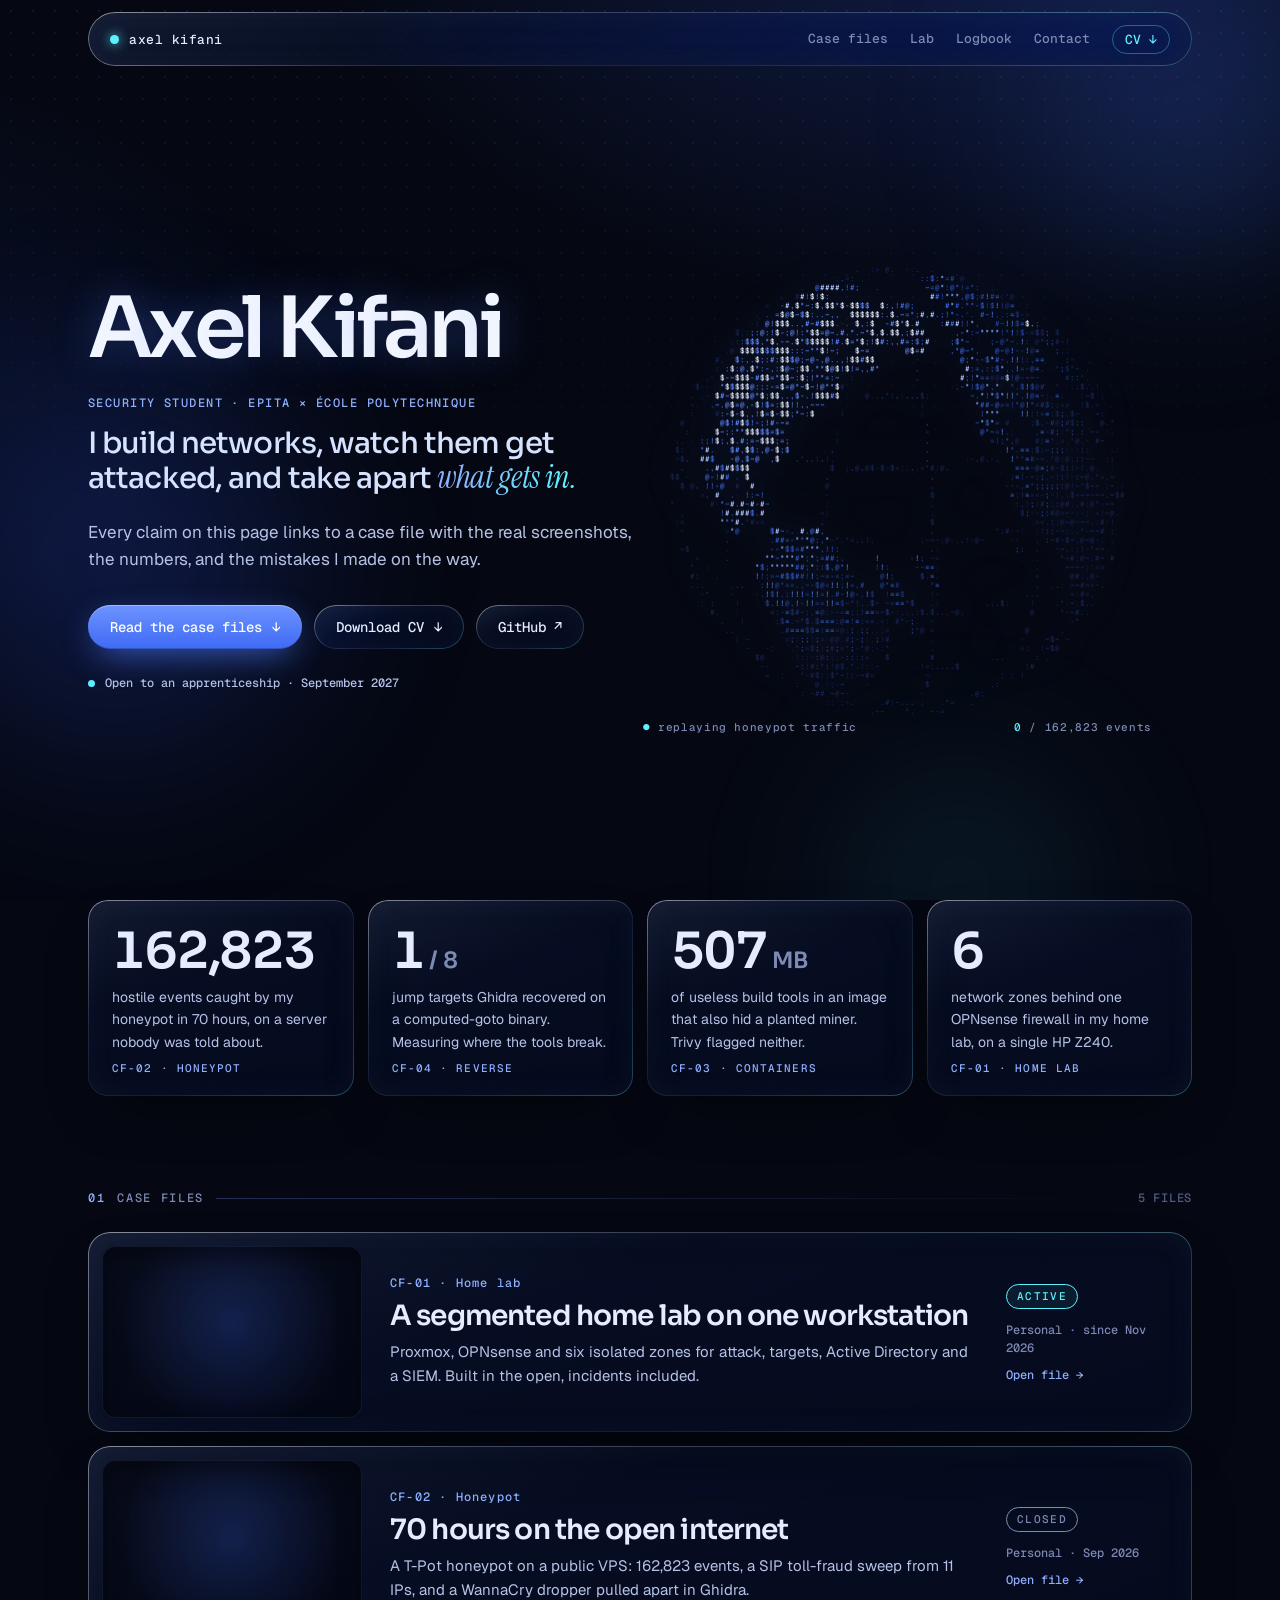
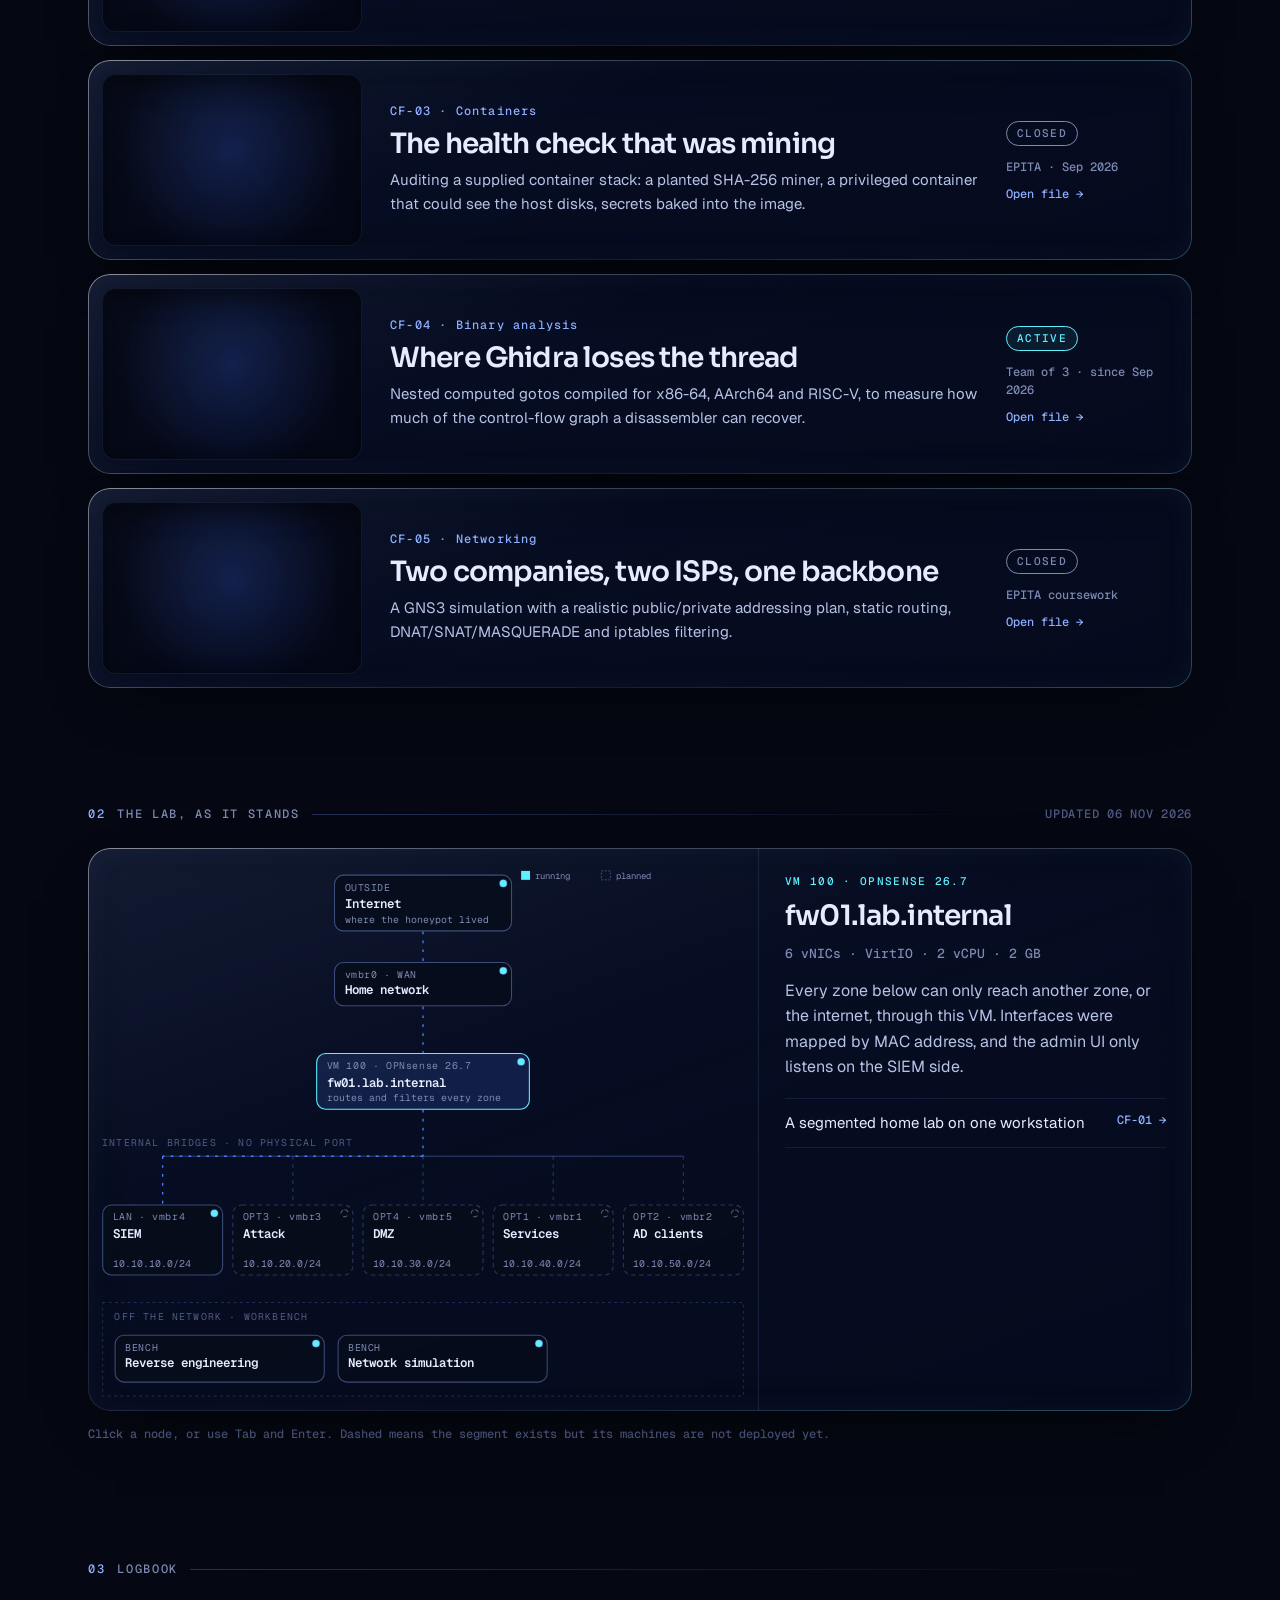
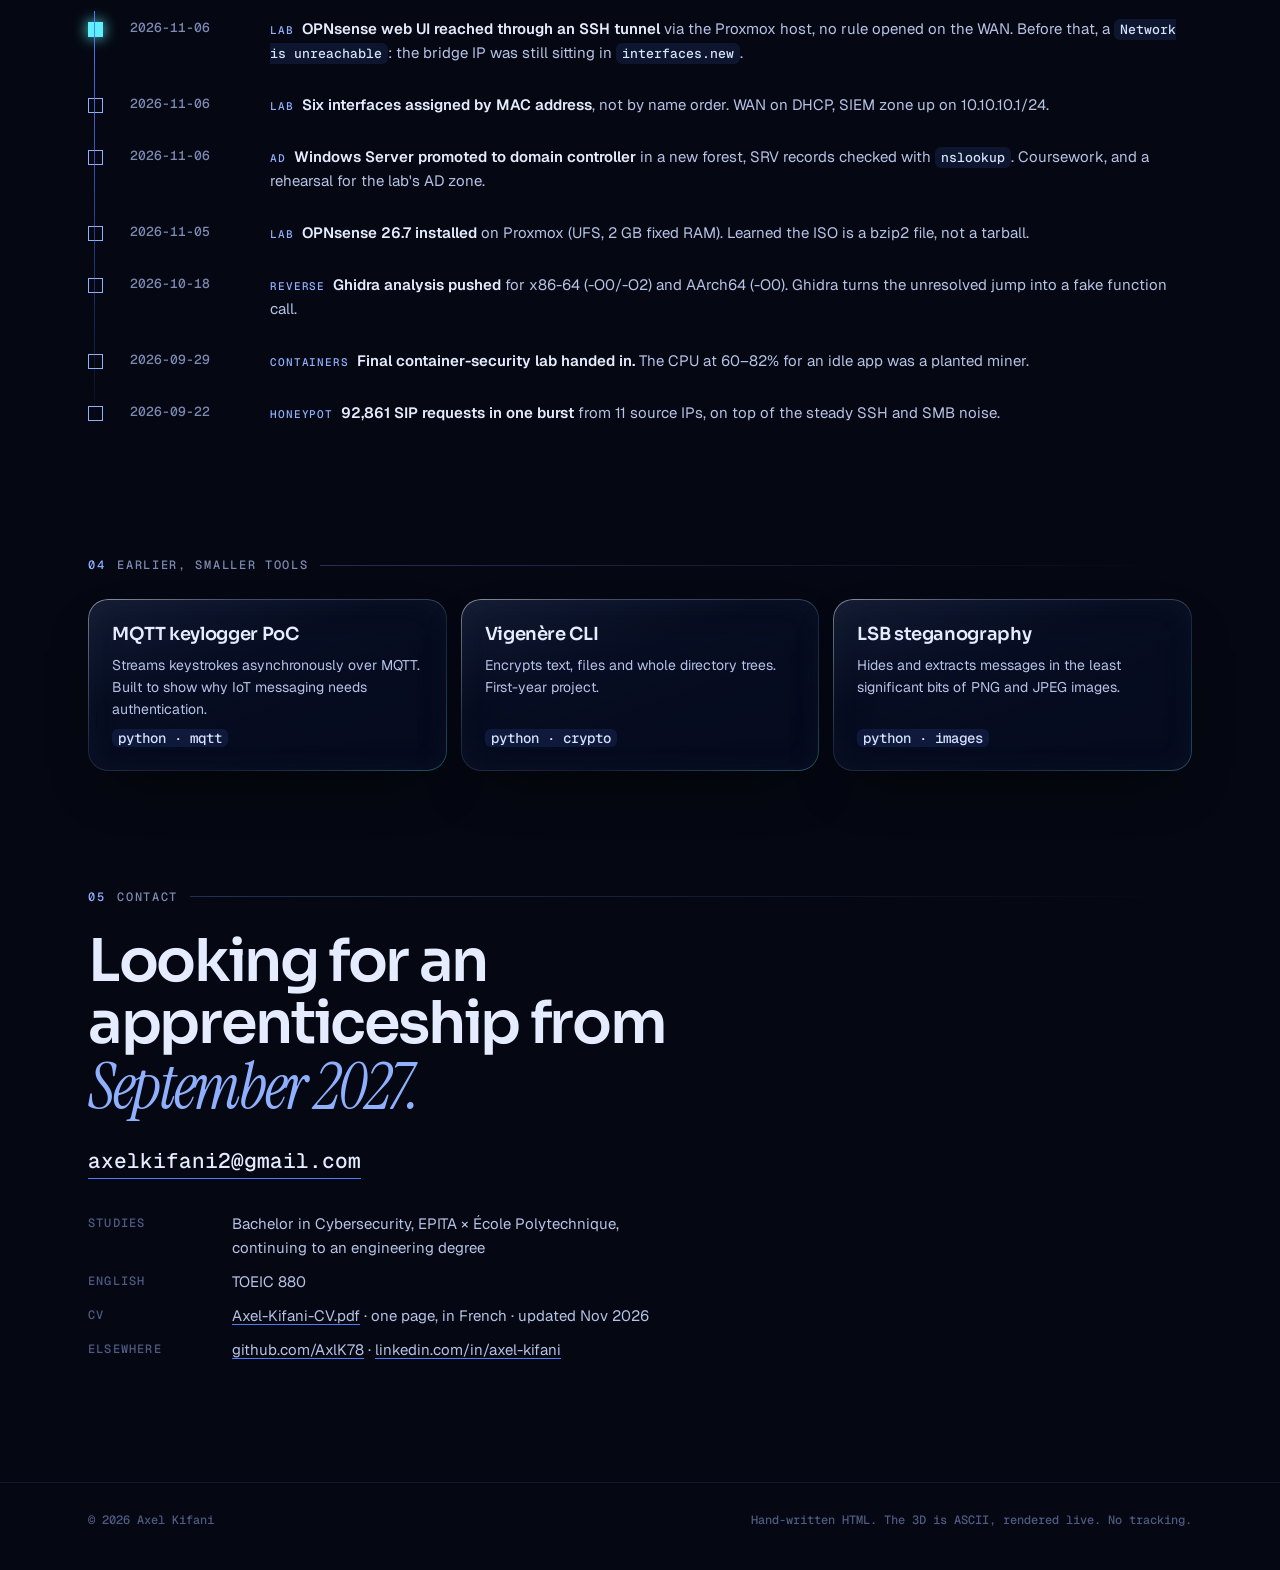
==== commit 5063d002: "Refonte du portfolio : ASCII 3D, dossiers, carte du lab, CV téléchargeable" ====
--- a/index.html
+++ b/index.html
@@ -1,355 +1,230 @@
-<!DOCTYPE html>
-<html lang="fr">
+<!doctype html>
+<html lang="en">
 <head>
-    <meta charset="UTF-8" />
-    <meta name="viewport" content="width=device-width, initial-scale=1.0" />
-    
-    <!-- Typographies premium -->
-    <link rel="preconnect" href="https://fonts.googleapis.com">
-    <link rel="preconnect" href="https://fonts.gstatic.com" crossorigin>
-    <link href="https://fonts.googleapis.com/css2?family=Outfit:wght@300;500;700&family=Plus+Jakarta+Sans:wght@400;500;600&display=swap" rel="stylesheet">
-    
-    <link rel="stylesheet" href="style.css">
-    <title>Axel Kifani — Cybersécurité</title>
+  <meta charset="utf-8">
+  <meta name="viewport" content="width=device-width, initial-scale=1">
+  <title>Axel Kifani — Security labs & case files</title>
+  <meta name="description" content="Cybersecurity student (EPITA × École Polytechnique). Home lab, honeypot telemetry, malware and binary reverse engineering, container forensics. Looking for an apprenticeship from September 2027.">
+  <meta name="theme-color" content="#050812">
+  <link rel="preconnect" href="https://fonts.googleapis.com">
+  <link rel="preconnect" href="https://fonts.gstatic.com" crossorigin>
+  <link href="https://fonts.googleapis.com/css2?family=Geist:wght@400;500;600&family=Sora:wght@500;600&family=Geist+Mono:wght@500&family=Instrument+Serif:ital@1&display=swap" rel="stylesheet">
+  <link rel="stylesheet" href="assets/css/site.css">
 </head>
 <body>
-    <!-- Fond étoilé -->
-    <canvas id="particles-canvas"></canvas>
-    
-    <!-- Halos asymétriques (Le grand violet à gauche) -->
-    <div class="glow glow-top-left"></div>
-    <div class="glow glow-bottom-right"></div>
-
-    <nav class="navbar reveal-nav">
-        <div class="nav-brand">AK.</div>
-        <div class="nav-links">
-            <a href="#projets">Projets</a>
-            <a href="#competences">Expertise</a>
-            <a href="#contact" class="nav-btn">Contact</a>
+<div class="aurora" aria-hidden="true"><i></i><i></i><i></i></div>
+
+<header class="topbar">
+  <div class="wrap glass">
+    <a class="id" href="#top">axel kifani</a>
+    <nav aria-label="Main">
+      <a href="#cases">Case files</a>
+      <a href="#lab">Lab</a>
+      <a href="#log" class="hide-sm">Logbook</a>
+      <a href="#contact">Contact</a>
+      <a class="nav-cv" href="assets/cv/Axel-Kifani-CV.pdf" download>CV ↓</a>
+    </nav>
+  </div>
+</header>
+
+<main id="top">
+
+  <!-- ===== Hero ===== -->
+  <section class="hero">
+    <div class="wrap">
+      <div>
+        <h1 class="name" data-decode>Axel Kifani</h1>
+        <p class="kicker reveal">Security student · EPITA × École Polytechnique</p>
+        <p class="tagline reveal d1">I build networks, watch them get attacked, and take apart <em>what gets in.</em></p>
+        <p class="lede reveal d2">Every claim on this page links to a case file with the real screenshots, the numbers, and the mistakes I made on the way.</p>
+        <div class="cta reveal d3">
+          <a class="btn primary" href="#cases">Read the case files <span aria-hidden="true">↓</span></a>
+          <a class="btn" href="assets/cv/Axel-Kifani-CV.pdf" download>Download CV <span aria-hidden="true">↓</span></a>
+          <a class="btn" href="https://github.com/AxlK78">GitHub ↗</a>
         </div>
-    </nav>
-
-    <main class="container">
-        <!-- SECTION HERO -->
-        <section class="hero">
-            <div class="hero-content">
-                <!-- Wrapper pour l'animation d'écriture -->
-                <div class="typewriter-wrapper">
-                    <h1 class="hero-title gradient-text" id="typed-name"></h1><span class="caret"></span>
-                </div>
-                
-                <div class="overflow-hidden">
-                    <h2 class="hero-subtitle reveal-text-2">Sécuriser · Architecturer · Automatiser</h2>
-                </div>
-                
-                <p class="hero-description reveal-fade-3">
-                    Bachelor Cybersécurité (EPITA × École Polytechnique). 
-                    Spécialisé en architecture réseau, reverse engineering et sécurité offensive. Je déploie des honeypots, conçois des labs réseau et développe des outils de sécurité. <br>
-                    <span class="highlight">À la recherche d'une alternance pour la rentrée 2027.</span>
-                </p>
-
-                <div class="hero-actions reveal-fade-4">
-                    <a href="#projets" class="btn btn-primary">Explorer mes travaux</a>
-                    <div class="social-group">
-                        <a href="https://github.com/AxlK78" target="_blank" class="social-icon" aria-label="GitHub">
-                            <svg width="20" height="20" viewBox="0 0 24 24" fill="none" stroke="currentColor" stroke-width="2" stroke-linecap="round" stroke-linejoin="round"><path d="M9 19c-5 1.5-5-2.5-7-3m14 6v-3.87a3.37 3.37 0 0 0-.94-2.61c3.14-.35 6.44-1.54 6.44-7A5.44 5.44 0 0 0 20 4.77 5.07 5.07 0 0 0 19.91 1S18.73.65 16 2.48a13.38 13.38 0 0 0-7 0C6.27.65 5.09 1 5.09 1A5.07 5.07 0 0 0 5 4.77a5.44 5.44 0 0 0-1.5 3.78c0 5.42 3.3 6.61 6.44 7A3.37 3.37 0 0 0 9 18.13V22"></path></svg>
-                        </a>
-                        <a href="https://www.linkedin.com/in/axel-kifani/" target="_blank" class="social-icon" aria-label="LinkedIn">
-                            <svg width="20" height="20" viewBox="0 0 24 24" fill="none" stroke="currentColor" stroke-width="2" stroke-linecap="round" stroke-linejoin="round"><path d="M16 8a6 6 0 0 1 6 6v7h-4v-7a2 2 0 0 0-2-2 2 2 0 0 0-2 2v7h-4v-7a6 6 0 0 1 6-6z"></path><rect x="2" y="9" width="4" height="12"></rect><circle cx="4" cy="4" r="2"></circle></svg>
-                        </a>
-                    </div>
-                </div>
-            </div>
-        </section>
-
-        <!-- SECTION PROJETS -->
-        <section class="section" id="projets">
-            <div class="section-header">
-                <h2 class="section-title">Projets & Réalisations</h2>
-                <div class="line-decorator"></div>
-            </div>
-
-            <div class="carousel-container">
-                <button class="carousel-btn prev" id="prevProjet" aria-label="Précédent">
-                    <svg width="24" height="24" viewBox="0 0 24 24" fill="none" stroke="currentColor" stroke-width="1.5"><path d="M15 18l-6-6 6-6"/></svg>
-                </button>
-
-                <div class="carousel-track-wrapper">
-                    <div class="carousel-track" id="trackProjet">
-                        
-                        <!-- Projet 1: T-Pot Honeypot -->
-                        <a href="https://github.com/AxlK78/tpot-honeypot-analysis" target="_blank" class="card carousel-item projet-card project-link">
-                            <div class="card-image-wrapper">
-                                <img src="images/t-pot.png" alt="T-Pot Honeypot" />
-                            </div>
-                            <div class="card-content">
-                                <h3>T-Pot Honeypot Analysis</h3>
-                                <p>Déploiement de T-Pot 24.04 sur VPS, durcissement réseau UFW et analyse de télémétrie des cyberattaques via Elastic & Cowrie.</p>
-                                <span class="project-badge">📊 Honeypot • ELK • Sécurité réseau</span>
-                            </div>
-                        </a>
-
-                        <!-- Projet 2: GNS3 Network -->
-                        <a href="https://github.com/AxlK78/net1-topology-lab" target="_blank" class="card carousel-item projet-card project-link">
-                            <div class="card-image-wrapper">
-                                <img src="images/gns3.png" alt="GNS3 Network Lab" />
-                            </div>
-                            <div class="card-content">
-                                <h3>Network Topology Lab</h3>
-                                <p>Simulation GNS3 d'un réseau multi-entités : deux entreprises, deux FAI et réseau domestique interconnectés, avec adressage réaliste, routage et pare-feu.</p>
-                                <span class="project-badge">🌐 GNS3 • Routage • NAT/Firewall</span>
-                            </div>
-                        </a>
-
-                        <!-- Projet 3: MQTT Keylogger PoC -->
-                        <a href="https://github.com/AxlK78/mqtt-keylogger-poc" target="_blank" class="card carousel-item projet-card project-link">
-                            <div class="card-image-wrapper">
-                                <img src="images/kali.png" alt="MQTT Keylogger" />
-                            </div>
-                            <div class="card-content">
-                                <h3>MQTT Keylogger PoC</h3>
-                                <p>Proof of concept de capture et streaming asynchrone de frappes clavier via le protocole MQTT. Démonstration offensive pour audit sécurité.</p>
-                                <span class="project-badge">⌨️ IoT • MQTT • Python</span>
-                            </div>
-                        </a>
-
-                        <!-- Projet 4: Chiffrement Vigenère -->
-                        <a href="https://github.com/AxlK78/outil--de-chiffrement" target="_blank" class="card carousel-item projet-card project-link">
-                            <div class="card-image-wrapper">
-                                <img src="images/crypto.jpg" alt="Outil Chiffrement" />
-                            </div>
-                            <div class="card-content">
-                                <h3>Outil de Chiffrement Vigenère</h3>
-                                <p>CLI Python implémentant le chiffrement Vigenère avec support texte, fichiers et arborescences. Projet académique EPITA × Polytechnique.</p>
-                                <span class="project-badge">🔐 Cryptographie • Python • CLI</span>
-                            </div>
-                        </a>
-
-                        <!-- Projet 5: Stéganographie LSB -->
-                        <a href="https://github.com/AxlK78/outil-de-st-ganographie" target="_blank" class="card carousel-item projet-card project-link">
-                            <div class="card-image-wrapper">
-                                <img src="images/crypto.jpg" alt="Stéganographie" />
-                            </div>
-                            <div class="card-content">
-                                <h3>Stéganographie LSB</h3>
-                                <p>Implémentation Python de la stéganographie LSB (Least Significant Bit) pour dissimuler et extraire des messages dans des images PNG/JPEG.</p>
-                                <span class="project-badge">🖼️ Stéganographie • Python • Images</span>
-                            </div>
-                        </a>
-                    </div>
-                </div>
-
-                <button class="carousel-btn next" id="nextProjet" aria-label="Suivant">
-                    <svg width="24" height="24" viewBox="0 0 24 24" fill="none" stroke="currentColor" stroke-width="1.5"><path d="M9 18l6-6-6-6"/></svg>
-                </button>
-            </div>
-        </section>
-
-        <!-- SECTION COMPÉTENCES / SKILLS -->
-        <section class="section" id="competences">
-            <div class="section-header">
-                <h2 class="section-title">Écosystème technique</h2>
-                <div class="line-decorator"></div>
-            </div>
-
-            <!-- SOUS-SECTION 1 : LANGAGES -->
-            <h3 class="subsection-title">Langages & Scripting</h3>
-            <div class="bento-grid">
-                
-                <!-- HTML CSS JS -->
-                <div class="card bento-item span-2">
-                    <svg viewBox="0 0 24 24" fill="none" stroke="var(--text-accent)" stroke-width="1.5" stroke-linecap="round" stroke-linejoin="round" class="tech-icon">
-                        <polyline points="16 18 22 12 16 6"></polyline><polyline points="8 6 2 12 8 18"></polyline><line x1="14" y1="4" x2="10" y2="20"></line>
-                    </svg>
-                    <div class="bento-text">
-                        <h3>Développement Web : HTML, CSS & JS</h3>
-                        <p>Conception d'interfaces fluides et compréhension approfondie du DOM pour l'audit applicatif (XSS, CSRF).</p>
-                    </div>
-                </div>
-
-                <!-- Python -->
-                <div class="card bento-item">
-                    <svg viewBox="0 0 24 24" fill="none" stroke="var(--text-accent)" stroke-width="1.5" stroke-linecap="round" stroke-linejoin="round" class="tech-icon">
-                        <path d="M21 16V8a2 2 0 0 0-1-1.73l-7-4a2 2 0 0 0-2 0l-7 4A2 2 0 0 0 3 8v8a2 2 0 0 0 1 1.73l7 4a2 2 0 0 0 2 0l7-4A2 2 0 0 0 21 16z"></path>
-                        <text x="12" y="16" font-size="10" text-anchor="middle" font-weight="700" font-family="Outfit" fill="currentColor" stroke="none">Py</text>
-                    </svg>
-                    <div class="bento-text">
-                        <h3>Python</h3>
-                        <p>Automatisation et conception d'outils cyber.</p>
-                    </div>
-                </div>
-
-                <!-- C -->
-                <div class="card bento-item">
-                    <svg viewBox="0 0 24 24" fill="none" stroke="var(--text-accent)" stroke-width="1.5" stroke-linecap="round" stroke-linejoin="round" class="tech-icon">
-                        <path d="M21 16V8a2 2 0 0 0-1-1.73l-7-4a2 2 0 0 0-2 0l-7 4A2 2 0 0 0 3 8v8a2 2 0 0 0 1 1.73l7 4a2 2 0 0 0 2 0l7-4A2 2 0 0 0 21 16z"></path>
-                        <text x="12" y="16" font-size="10" text-anchor="middle" font-weight="700" font-family="Outfit" fill="currentColor" stroke="none">C</text>
-                    </svg>
-                    <div class="bento-text">
-                        <h3>Langage C</h3>
-                        <p>Mémoire, pointeurs et développement bas niveau.</p>
-                    </div>
-                </div>
-
-                <!-- Assembleur -->
-                <div class="card bento-item">
-                    <svg viewBox="0 0 24 24" fill="none" stroke="var(--text-accent)" stroke-width="1.5" stroke-linecap="round" stroke-linejoin="round" class="tech-icon">
-                        <rect x="4" y="4" width="16" height="16" rx="2" ry="2"></rect><rect x="9" y="9" width="6" height="6"></rect><line x1="9" y1="1" x2="9" y2="4"></line><line x1="15" y1="1" x2="15" y2="4"></line><line x1="9" y1="20" x2="9" y2="23"></line><line x1="15" y1="20" x2="15" y2="23"></line><line x1="20" y1="9" x2="23" y2="9"></line><line x1="20" y1="14" x2="23" y2="14"></line><line x1="1" y1="9" x2="4" y2="9"></line><line x1="1" y1="14" x2="4" y2="14"></line>
-                    </svg>
-                    <div class="bento-text">
-                        <h3>Assembleur</h3>
-                        <p>Rétro-ingénierie et architecture processeur.</p>
-                    </div>
-                </div>
-
-                <!-- Bash -->
-                <div class="card bento-item">
-                    <svg viewBox="0 0 24 24" fill="none" stroke="var(--text-accent)" stroke-width="1.5" stroke-linecap="round" stroke-linejoin="round" class="tech-icon">
-                        <polyline points="4 17 10 11 4 5"></polyline><line x1="12" y1="19" x2="20" y2="19"></line>
-                    </svg>
-                    <div class="bento-text">
-                        <h3>Bash / Shell</h3>
-                        <p>Scripting et administration système en CLI.</p>
-                    </div>
-                </div>
-
-                <!-- MQTT & IoT -->
-                <div class="card bento-item">
-                    <svg viewBox="0 0 24 24" fill="none" stroke="var(--text-accent)" stroke-width="1.5" stroke-linecap="round" stroke-linejoin="round" class="tech-icon">
-                        <circle cx="12" cy="12" r="1"></circle><path d="M12 1v6m6-6l-4.24 4.24m6 6l-6-6m-6 6l4.24-4.24m-4.24 4.24H1m6 6l-4.24-4.24"></path>
-                    </svg>
-                    <div class="bento-text">
-                        <h3>MQTT & IoT Security</h3>
-                        <p>Protocoles IoT, sécurité des communications asynchrones, attaques sur les appareils connectés.</p>
-                    </div>
-                </div>
-
-                <!-- SQL -->
-                <div class="card bento-item span-2">
-                    <svg viewBox="0 0 24 24" fill="none" stroke="var(--text-accent)" stroke-width="1.5" stroke-linecap="round" stroke-linejoin="round" class="tech-icon">
-                        <ellipse cx="12" cy="5" rx="9" ry="3"></ellipse><path d="M21 12c0 1.66-4 3-9 3s-9-1.34-9-3"></path><path d="M3 5v14c0 1.66 4 3 9 3s9-1.34 9-3V5"></path>
-                    </svg>
-                    <div class="bento-text">
-                        <h3>SQL</h3>
-                        <p>Requêtage, gestion des données relationnelles et exploitation sécuritaire (SQLi).</p>
-                    </div>
-                </div>
-            </div>
-
-            <!-- SOUS-SECTION 2 : OUTILS (Logos PNG originaux) -->
-            <h3 class="subsection-title">Outils & Infrastructure</h3>
-            <div class="bento-grid">
-                
-                <div class="card bento-item span-2">
-                    <img src="images/kali.png" alt="Kali Linux" class="tech-icon">
-                    <div class="bento-text">
-                        <h3>Linux & Environnements Offensifs</h3>
-                        <p>Maîtrise de l'administration système sous Linux et utilisation de Kali pour l'audit et l'analyse de vulnérabilités.</p>
-                    </div>
-                </div>
-                
-                <div class="card bento-item">
-                    <img src="images/docker.png" alt="Docker" class="tech-icon">
-                    <div class="bento-text">
-                        <h3>Docker</h3>
-                        <p>Déploiement de labs et conteneurs.</p>
-                    </div>
-                </div>
-
-                <div class="card bento-item">
-                    <img src="images/gns3.png" alt="GNS3" class="tech-icon">
-                    <div class="bento-text">
-                        <h3>GNS3 & Simulation Réseau</h3>
-                        <p>Conception et simulation de topologies réseau complexes, routage avancé, NAT, pare-feu et architectures multi-sites.</p>
-                    </div>
-                </div>
-
-                <div class="card bento-item">
-                    <img src="images/burp.png" alt="Burp Suite" class="tech-icon">
-                    <div class="bento-text">
-                        <h3>Burp Suite</h3>
-                        <p>Pentesting et interception Web.</p>
-                    </div>
-                </div>
-
-                <div class="card bento-item span-3">
-                    <img src="images/nmap.png" alt="Nmap" class="tech-icon">
-                    <div class="bento-text">
-                        <h3>Nmap & Réseaux</h3>
-                        <p>Cartographie réseau avancée, découverte d'hôtes et scan de ports avec intégration de scripts NSE.</p>
-                    </div>
-                </div>
-            </div>
-
-            <!-- SOUS-SECTION 3 : CERTIFICATIONS -->
-            <h3 class="subsection-title">Certifications</h3>
-            <div class="bento-grid">
-                <div class="card bento-item span-3">
-                    <svg viewBox="0 0 24 24" fill="none" stroke="var(--text-accent)" stroke-width="1.5" stroke-linecap="round" stroke-linejoin="round" class="tech-icon">
-                        <circle cx="12" cy="8" r="7"></circle>
-                        <polyline points="8.21 13.89 7 23 12 20 17 23 15.79 13.88"></polyline>
-                    </svg>
-                    <div class="bento-text">
-                        <h3>TOEIC : Score 880</h3>
-                        <p>Certification d'anglais professionnel — Niveau opérationnel supérieur (B2+/C1).</p>
-                    </div>
-                </div>
-            </div>
-        </section>
-        
-        <!-- SECTION CONTACT -->
-        <section class="section" id="contact">
-            <div class="contact-wrapper">
-                <div class="contact-text">
-                    <h2 class="section-title">Prenons contact</h2>
-                    <p>Une question, un projet ou une opportunité d'alternance ? Mon profil vous intéresse ? Je suis disponible pour échanger.</p>
-                    <a href="mailto:axelkifani2@gmail.com" class="direct-mail">axelkifani2@gmail.com</a>
-                </div>
-                
-                <div class="contact-form-container">
-                    <form class="contact-form" onsubmit="event.preventDefault(); alert('Message envoyé !');">
-                        <div class="form-row">
-                            <input type="text" placeholder="Nom" required>
-                            <input type="email" placeholder="Email" required>
-                        </div>
-                        <textarea rows="4" placeholder="Votre message" required></textarea>
-                        <button type="submit" class="btn btn-primary">Envoyer le message</button>
-                    </form>
-                </div>
-            </div>
-        </section>
-    </main>
-
-    <footer>
-        <div class="footer-content">
-            <p>© 2026 Axel Kifani. | <a href="https://github.com/AxlK78" target="_blank" style="color: var(--text-accent); text-decoration: none;">GitHub</a> • <a href="https://www.linkedin.com/in/axel-kifani/" target="_blank" style="color: var(--text-accent); text-decoration: none;">LinkedIn</a></p>
+        <span class="status reveal d3"><i aria-hidden="true"></i>Open to an apprenticeship · September 2027</span>
+      </div>
+
+      <figure class="globe-wrap" aria-label="ASCII globe replaying attacks captured by my honeypot, from its top source countries.">
+        <canvas class="ascii" data-scene="globe" data-size="lg" data-hero aria-hidden="true"></canvas>
+        <figcaption class="globe-hud">
+          <span>replaying honeypot traffic</span>
+          <span><b id="replay-count">0</b> / 162,823 events</span>
+        </figcaption>
+      </figure>
+    </div>
+  </section>
+
+  <!-- ===== Figures ===== -->
+  <section aria-label="Key figures">
+    <div class="wrap">
+      <div class="figures reveal">
+        <a href="cases/honeypot.html">
+          <span class="n" data-count="162823">162,823</span>
+          <span class="d">hostile events caught by my honeypot in 70 hours, on a server nobody was told about.</span>
+          <span class="src">CF-02 · Honeypot</span>
+        </a>
+        <a href="cases/reverse-cfg.html">
+          <span class="n">1<small> / 8</small></span>
+          <span class="d">jump targets Ghidra recovered on a computed-goto binary. Measuring where the tools break.</span>
+          <span class="src">CF-04 · Reverse</span>
+        </a>
+        <a href="cases/container-miner.html">
+          <span class="n">507<small> MB</small></span>
+          <span class="d">of useless build tools in an image that also hid a planted miner. Trivy flagged neither.</span>
+          <span class="src">CF-03 · Containers</span>
+        </a>
+        <a href="cases/homelab.html">
+          <span class="n" data-count="6">6</span>
+          <span class="d">network zones behind one OPNsense firewall in my home lab, on a single HP Z240.</span>
+          <span class="src">CF-01 · Home lab</span>
+        </a>
+      </div>
+    </div>
+  </section>
+
+  <!-- ===== Case files ===== -->
+  <section class="block" id="cases">
+    <div class="wrap">
+      <h2 class="label"><span class="idx">01</span> Case files <span class="count">5 files</span></h2>
+      <ul class="cases">
+        <li class="reveal"><a href="cases/homelab.html" data-spin-host>
+          <canvas class="ascii art" data-scene="rack" data-size="sm" aria-hidden="true"></canvas>
+          <span class="body"><span class="cf">CF-01 · Home lab</span><span class="title">A segmented home lab on one workstation</span><span class="sum">Proxmox, OPNsense and six isolated zones for attack, targets, Active Directory and a SIEM. Built in the open, incidents included.</span></span>
+          <span class="side"><span class="stamp active">Active</span><span class="ctx">Personal · since Nov 2026</span><span class="go">Open file →</span></span>
+        </a></li>
+        <li class="reveal"><a href="cases/honeypot.html" data-spin-host>
+          <canvas class="ascii art" data-scene="globe" data-size="sm" aria-hidden="true"></canvas>
+          <span class="body"><span class="cf">CF-02 · Honeypot</span><span class="title">70 hours on the open internet</span><span class="sum">A T-Pot honeypot on a public VPS: 162,823 events, a SIP toll-fraud sweep from 11 IPs, and a WannaCry dropper pulled apart in Ghidra.</span></span>
+          <span class="side"><span class="stamp closed">Closed</span><span class="ctx">Personal · Sep 2026</span><span class="go">Open file →</span></span>
+        </a></li>
+        <li class="reveal"><a href="cases/container-miner.html" data-spin-host>
+          <canvas class="ascii art" data-scene="container" data-size="sm" aria-hidden="true"></canvas>
+          <span class="body"><span class="cf">CF-03 · Containers</span><span class="title">The health check that was mining</span><span class="sum">Auditing a supplied container stack: a planted SHA-256 miner, a privileged container that could see the host disks, secrets baked into the image.</span></span>
+          <span class="side"><span class="stamp closed">Closed</span><span class="ctx">EPITA · Sep 2026</span><span class="go">Open file →</span></span>
+        </a></li>
+        <li class="reveal"><a href="cases/reverse-cfg.html" data-spin-host>
+          <canvas class="ascii art" data-scene="torus" data-size="sm" aria-hidden="true"></canvas>
+          <span class="body"><span class="cf">CF-04 · Binary analysis</span><span class="title">Where Ghidra loses the thread</span><span class="sum">Nested computed gotos compiled for x86-64, AArch64 and RISC-V, to measure how much of the control-flow graph a disassembler can recover.</span></span>
+          <span class="side"><span class="stamp active">Active</span><span class="ctx">Team of 3 · since Sep 2026</span><span class="go">Open file →</span></span>
+        </a></li>
+        <li class="reveal"><a href="cases/network-gns3.html" data-spin-host>
+          <canvas class="ascii art" data-scene="net" data-size="sm" aria-hidden="true"></canvas>
+          <span class="body"><span class="cf">CF-05 · Networking</span><span class="title">Two companies, two ISPs, one backbone</span><span class="sum">A GNS3 simulation with a realistic public/private addressing plan, static routing, DNAT/SNAT/MASQUERADE and iptables filtering.</span></span>
+          <span class="side"><span class="stamp closed">Closed</span><span class="ctx">EPITA coursework</span><span class="go">Open file →</span></span>
+        </a></li>
+      </ul>
+    </div>
+  </section>
+
+  <!-- ===== Lab map ===== -->
+  <section class="block map" id="lab">
+    <div class="wrap">
+      <h2 class="label"><span class="idx">02</span> The lab, as it stands <span class="count">updated 06 Nov 2026</span></h2>
+
+      <div class="map-grid reveal">
+        <div class="map-canvas">
+          <svg viewBox="0 0 720 600" role="group" aria-label="Network map of the home lab. Select a node to see what runs there.">
+            <path class="wire on" d="M360 78 V112" />
+            <path class="wire on" d="M360 162 V214" />
+            <path class="wire on" d="M360 278 V330" />
+            <path class="wire" d="M68 330 H652" />
+            <path class="wire on" d="M360 330 H68" />
+            <path class="wire on" d="M68 330 V384" />
+            <path class="wire planned" d="M214 330 V384" />
+            <path class="wire planned" d="M360 330 V384" />
+            <path class="wire planned" d="M506 330 V384" />
+            <path class="wire planned" d="M652 330 V384" />
+
+            <text class="zone-label" x="0" y="318">INTERNAL BRIDGES · NO PHYSICAL PORT</text>
+            <g id="nodes"></g>
+
+            <rect class="wb" x="0.75" y="494" width="718.5" height="105" fill="none" stroke-dasharray="3 4"/>
+            <text class="zone-label" x="14" y="514">OFF THE NETWORK · WORKBENCH</text>
+
+            <g class="legend" transform="translate(470 18)">
+              <rect class="on" x="0" y="-8" width="10" height="10"/><text x="16" y="1">running</text>
+              <rect x="90" y="-8" width="10" height="10" fill="none" stroke="#4f5b84" stroke-dasharray="2 2"/><text x="106" y="1">planned</text>
+            </g>
+          </svg>
         </div>
-    </footer>
-
-    <!-- SCRIPTS -->
-    <script src="particles.js"></script>
-    <script src="carousel.js"></script>
-    
-    <!-- Script de l'animation d'écriture (Typewriter) -->
-    <script>
-        document.addEventListener('DOMContentLoaded', () => {
-            const textToType = "Axel Kifani";
-            const targetElement = document.getElementById("typed-name");
-            let currentIndex = 0;
-
-            function typeWriter() {
-                if (currentIndex < textToType.length) {
-                    targetElement.textContent += textToType.charAt(currentIndex);
-                    currentIndex++;
-                    // Vitesse de frappe aléatoire pour un effet naturel (entre 80ms et 150ms)
-                    let speed = Math.random() * (150 - 80) + 80;
-                    setTimeout(typeWriter, speed);
-                }
-            }
-
-            // Démarrer l'animation après un petit délai
-            setTimeout(typeWriter, 500);
-        });
-    </script>
+        <aside class="map-panel" id="panel" aria-live="polite"></aside>
+      </div>
+      <p class="map-hint">Click a node, or use Tab and Enter. Dashed means the segment exists but its machines are not deployed yet.</p>
+    </div>
+  </section>
+
+  <!-- ===== Logbook ===== -->
+  <section class="block" id="log">
+    <div class="wrap">
+      <h2 class="label"><span class="idx">03</span> Logbook</h2>
+      <ol class="log reveal" reversed>
+        <li><time datetime="2026-11-06">2026-11-06</time><div><span class="tag">Lab</span><b>OPNsense web UI reached through an SSH tunnel</b> via the Proxmox host, no rule opened on the WAN. Before that, a <code>Network is unreachable</code>: the bridge IP was still sitting in <code>interfaces.new</code>.</div></li>
+        <li><time datetime="2026-11-06">2026-11-06</time><div><span class="tag">Lab</span><b>Six interfaces assigned by MAC address</b>, not by name order. WAN on DHCP, SIEM zone up on 10.10.10.1/24.</div></li>
+        <li><time datetime="2026-11-06">2026-11-06</time><div><span class="tag">AD</span><b>Windows Server promoted to domain controller</b> in a new forest, SRV records checked with <code>nslookup</code>. Coursework, and a rehearsal for the lab's AD zone.</div></li>
+        <li><time datetime="2026-11-05">2026-11-05</time><div><span class="tag">Lab</span><b>OPNsense 26.7 installed</b> on Proxmox (UFS, 2 GB fixed RAM). Learned the ISO is a bzip2 file, not a tarball.</div></li>
+        <li><time datetime="2026-10-18">2026-10-18</time><div><span class="tag">Reverse</span><b>Ghidra analysis pushed</b> for x86-64 (-O0/-O2) and AArch64 (-O0). Ghidra turns the unresolved jump into a fake function call.</div></li>
+        <li><time datetime="2026-09-29">2026-09-29</time><div><span class="tag">Containers</span><b>Final container-security lab handed in.</b> The CPU at 60–82% for an idle app was a planted miner.</div></li>
+        <li><time datetime="2026-09-22">2026-09-22</time><div><span class="tag">Honeypot</span><b>92,861 SIP requests in one burst</b> from 11 source IPs, on top of the steady SSH and SMB noise.</div></li>
+      </ol>
+    </div>
+  </section>
+
+  <!-- ===== Earlier work ===== -->
+  <section class="block">
+    <div class="wrap">
+      <h2 class="label"><span class="idx">04</span> Earlier, smaller tools</h2>
+      <div class="small-work reveal">
+        <a href="https://github.com/AxlK78/mqtt-keylogger-poc">
+          <b>MQTT keylogger PoC</b>
+          <span>Streams keystrokes asynchronously over MQTT. Built to show why IoT messaging needs authentication.</span>
+          <code>python · mqtt</code>
+        </a>
+        <a href="https://github.com/AxlK78/outil--de-chiffrement">
+          <b>Vigenère CLI</b>
+          <span>Encrypts text, files and whole directory trees. First-year project.</span>
+          <code>python · crypto</code>
+        </a>
+        <a href="https://github.com/AxlK78/outil-de-st-ganographie">
+          <b>LSB steganography</b>
+          <span>Hides and extracts messages in the least significant bits of PNG and JPEG images.</span>
+          <code>python · images</code>
+        </a>
+      </div>
+    </div>
+  </section>
+
+  <!-- ===== Contact ===== -->
+  <section class="block contact" id="contact">
+    <div class="wrap">
+      <h2 class="label"><span class="idx">05</span> Contact</h2>
+      <div class="contact-grid">
+        <div class="reveal">
+          <h2 class="big">Looking for an apprenticeship from <em>September 2027.</em></h2>
+          <a class="mail" href="mailto:axelkifani2@gmail.com">axelkifani2@gmail.com</a>
+          <dl>
+            <dt>Studies</dt><dd>Bachelor in Cybersecurity, EPITA × École Polytechnique, continuing to an engineering degree</dd>
+            <dt>English</dt><dd>TOEIC 880</dd>
+            <dt>CV</dt><dd><a href="assets/cv/Axel-Kifani-CV.pdf" download>Axel-Kifani-CV.pdf</a> · one page, in French · updated Nov 2026</dd>
+            <dt>Elsewhere</dt><dd><a href="https://github.com/AxlK78">github.com/AxlK78</a> · <a href="https://www.linkedin.com/in/axel-kifani/">linkedin.com/in/axel-kifani</a></dd>
+          </dl>
+        </div>
+        <canvas class="ascii contact-art" data-scene="net" aria-hidden="true"></canvas>
+      </div>
+    </div>
+  </section>
+
+</main>
+
+<footer class="site">
+  <div class="wrap">
+    <span>© 2026 Axel Kifani</span>
+    <span>Hand-written HTML. The 3D is ASCII, rendered live. No tracking.</span>
+  </div>
+</footer>
+
+<script src="assets/js/ascii.js"></script>
+<script src="assets/js/map.js"></script>
+<script src="assets/js/site.js"></script>
 </body>
-</html>+</html>
--- a/assets/css/site.css
+++ b/assets/css/site.css
@@ -0,0 +1,416 @@
+/* ==========================================================================
+   Axel Kifani — portfolio
+   Deep navy, electric blue, ASCII 3D. Sharp edges, thin lines, motion with intent.
+   ========================================================================== */
+
+:root {
+  --bg: #050812;
+  --bg-2: #080d1c;
+  --panel: rgba(14, 22, 46, .62);
+  --panel-2: rgba(22, 34, 70, .55);
+  --line: rgba(120, 150, 255, .13);
+  --line-2: rgba(120, 150, 255, .28);
+  --text: #e6ecff;
+  --soft: #b6c2e6;
+  --mute: #7d8ab3;
+  --dim: #4f5b84;
+  --blue: #4f7cff;
+  --blue-2: #8fb0ff;
+  --ice: #d6e3ff;
+  --cyan: #5ef0ff;
+
+  --f-sans: "Geist", system-ui, sans-serif;
+  --f-display: "Sora", "Geist", system-ui, sans-serif;
+  --f-mono: "Geist Mono", ui-monospace, monospace;
+  --f-serif: "Instrument Serif", Georgia, serif;
+
+  --gutter: clamp(16px, 4vw, 48px);
+  --max: 1200px;
+  --ease: cubic-bezier(.2, .7, .1, 1);
+}
+
+* { box-sizing: border-box; }
+html { scroll-behavior: smooth; }
+@media (prefers-reduced-motion: reduce) {
+  html { scroll-behavior: auto; }
+  *, *::before, *::after { animation: none !important; transition: none !important; }
+}
+
+body {
+  margin: 0;
+  color: var(--text);
+  background:
+    radial-gradient(1100px 620px at 78% -8%, rgba(60, 100, 255, .22), transparent 62%),
+    radial-gradient(700px 500px at -10% 40%, rgba(40, 80, 220, .10), transparent 60%),
+    var(--bg);
+  background-attachment: fixed;
+  font: 400 16px/1.6 var(--f-sans);
+  -webkit-font-smoothing: antialiased;
+  overflow-x: hidden;
+}
+body::before {               /* faint dot field */
+  content: ""; position: fixed; inset: 0; pointer-events: none; z-index: -1;
+  background-image: radial-gradient(rgba(140, 170, 255, .09) 1px, transparent 1px);
+  background-size: 22px 22px;
+  mask-image: linear-gradient(to bottom, #000 0%, transparent 75%);
+}
+
+a { color: inherit; text-decoration-color: var(--blue); text-underline-offset: 3px; }
+a:hover { color: var(--blue-2); }
+:focus-visible { outline: 2px solid var(--cyan); outline-offset: 3px; }
+img { max-width: 100%; display: block; }
+code { font: 500 .88em/1 var(--f-mono); color: var(--ice); background: rgba(79, 124, 255, .12); padding: 2px 6px; border-radius: 6px; }
+::selection { background: var(--blue); color: #fff; }
+
+.wrap { max-width: var(--max); margin: 0 auto; padding-left: var(--gutter); padding-right: var(--gutter); }
+.mono { font-family: var(--f-mono); }
+canvas.ascii { display: block; width: 100%; height: 100%; }
+
+/* ---------- reveal ---------- */
+.reveal { opacity: 0; transform: translateY(18px); transition: opacity .9s var(--ease), transform .9s var(--ease); }
+.reveal.in { opacity: 1; transform: none; }
+.reveal.d1 { transition-delay: .08s; } .reveal.d2 { transition-delay: .16s; } .reveal.d3 { transition-delay: .24s; }
+
+/* ---------- top bar ---------- */
+.topbar {
+  position: sticky; top: 12px; z-index: 20; margin: 12px auto 0;
+  max-width: calc(var(--max) - 2 * var(--gutter)); width: calc(100% - 2 * var(--gutter));
+  font: 500 13px/1 var(--f-mono);
+}
+.topbar .wrap { display: flex; align-items: center; gap: 24px; height: 54px; padding: 0 22px; max-width: none; border-radius: 99px; }
+.topbar .wrap.glass { --r: 99px; }
+.topbar .id { text-decoration: none; letter-spacing: .04em; display: flex; align-items: center; gap: 10px; }
+.topbar .id::before { content: ""; width: 9px; height: 9px; border-radius: 50%; background: var(--cyan); box-shadow: 0 0 12px var(--cyan); }
+.topbar nav { display: flex; gap: 22px; margin-left: auto; }
+.topbar nav a { text-decoration: none; color: var(--mute); transition: color .2s; }
+.topbar nav a:hover, .topbar nav a[aria-current] { color: var(--text); }
+@media (max-width: 640px) { .topbar nav { gap: 14px; } .topbar nav .hide-sm { display: none; } }
+
+/* ---------- labels ---------- */
+.label {
+  font: 500 12px/1 var(--f-mono); letter-spacing: .14em; text-transform: uppercase; color: var(--mute);
+  display: flex; align-items: center; gap: 12px; margin: 0 0 28px;
+}
+.label .idx { color: var(--blue-2); }
+.label::after { content: ""; flex: 1; height: 1px; background: linear-gradient(90deg, var(--line-2), transparent); }
+.label .count { order: 3; color: var(--dim); letter-spacing: .06em; }
+section.block { padding: 96px 0 24px; }
+
+/* ---------- hero ---------- */
+.hero { padding: 40px 0 24px; min-height: calc(100svh - 66px); display: flex; align-items: center; }
+.hero .wrap { display: grid; grid-template-columns: minmax(0, 1.12fr) minmax(0, 1fr); gap: 24px; align-items: center; width: 100%; }
+@media (max-width: 960px) { .hero { min-height: 0; } .hero .wrap { grid-template-columns: 1fr; } }
+.kicker { font: 500 12px/1.5 var(--f-mono); color: var(--blue-2); letter-spacing: .12em; text-transform: uppercase; margin: 0 0 14px; }
+.hero h1.name {
+  font: 600 clamp(48px, 6.6vw, 98px)/.95 var(--f-display); letter-spacing: -.055em;
+  margin: 0 0 26px; white-space: nowrap; color: #f1f5ff;
+  text-shadow: 0 0 40px rgba(79, 124, 255, .35);
+}
+/* name decodes from ASCII glyphs: each letter keeps its final width so nothing moves */
+.hero h1.name .ch { display: inline-block; text-align: center; }
+.hero h1.name .ch.g {
+  font-family: var(--f-mono); font-weight: 500; font-size: .62em; letter-spacing: 0;
+  color: var(--blue-2); opacity: .55; text-shadow: none; vertical-align: .18em;
+}
+.hero .tagline {
+  font: 500 clamp(22px, 2.3vw, 32px)/1.2 var(--f-display); letter-spacing: -.03em; color: var(--ice);
+  margin: 0 0 22px; max-width: 26ch;
+}
+.hero .tagline em {
+  font: italic 400 1.08em/1 var(--f-serif); letter-spacing: -.01em;
+  background: linear-gradient(100deg, var(--blue-2) 10%, var(--cyan) 90%);
+  -webkit-background-clip: text; background-clip: text; color: transparent;
+  padding-right: .06em;
+}
+.hero .lede { font-size: 17px; color: var(--soft); max-width: 50ch; margin: 0 0 32px; }
+.cta { display: flex; flex-wrap: wrap; gap: 12px; align-items: center; }
+.btn {
+  font: 500 14px/1 var(--f-mono); text-decoration: none; padding: 15px 22px; border-radius: 99px;
+  display: inline-flex; gap: 10px; align-items: center; transition: background .2s, border-color .2s, color .2s, transform .2s var(--ease);
+}
+.btn:hover { transform: translateY(-2px); color: var(--text); }
+.btn.primary { background: linear-gradient(180deg, #6d93ff, #3f6af5); color: #fff; box-shadow: inset 0 1px 0 rgba(255, 255, 255, .35), inset 0 -1px 0 rgba(0, 0, 0, .2), 0 10px 34px -10px rgba(79, 124, 255, .9); position: relative; }
+.btn.primary:hover { box-shadow: inset 0 1px 0 rgba(255, 255, 255, .45), 0 14px 40px -10px rgba(94, 140, 255, 1); color: #fff; }
+.status { display: inline-flex; align-items: center; gap: 10px; font: 500 12px/1 var(--f-mono); color: var(--soft); margin-top: 28px; }
+.status i { width: 7px; height: 7px; background: var(--cyan); border-radius: 50%; box-shadow: 0 0 0 0 rgba(94, 240, 255, .6); animation: ping 2.2s infinite; }
+@keyframes ping { 0% { box-shadow: 0 0 0 0 rgba(94, 240, 255, .55); } 80%, 100% { box-shadow: 0 0 0 10px rgba(94, 240, 255, 0); } }
+
+.globe-wrap { position: relative; aspect-ratio: 1 / 1; width: 100%; max-width: 640px; justify-self: end; }
+@media (max-width: 960px) { .globe-wrap { justify-self: center; max-width: 520px; } }
+.globe-wrap canvas { cursor: grab; filter: drop-shadow(0 0 18px rgba(79, 124, 255, .35)); touch-action: pan-y; }
+.globe-wrap canvas.grab { cursor: grabbing; }
+.globe-hud {
+  position: absolute; left: 0; right: 0; bottom: 2%; display: flex; justify-content: space-between; gap: 12px; flex-wrap: wrap;
+  font: 500 11px/1.5 var(--f-mono); color: var(--mute); letter-spacing: .06em; pointer-events: none;
+}
+.globe-hud b { color: var(--cyan); font-weight: 500; }
+.globe-hud .done b { color: var(--ice); }
+.globe-hud span:first-child::before { content: "● "; color: var(--cyan); animation: blink 1.4s steps(2) infinite; }
+@keyframes blink { 50% { opacity: 0; } }
+
+/* ---------- figures ---------- */
+.figures { display: grid; grid-template-columns: repeat(4, 1fr); gap: 14px; }
+.figures > a { padding: 26px 24px 22px; text-decoration: none; display: flex; flex-direction: column; gap: 10px; transition: transform .5s var(--ease); }
+.figures > a:hover { color: inherit; transform: translateY(-3px); }
+.figures .n { font: 600 clamp(34px, 4vw, 50px)/1 var(--f-display); letter-spacing: -.04em; font-variant-numeric: tabular-nums; }
+.figures .n small { font-size: .45em; color: var(--mute); letter-spacing: 0; }
+.figures .d { font-size: 14px; color: var(--soft); }
+.figures .src { margin-top: auto; font: 500 11px/1 var(--f-mono); letter-spacing: .1em; color: var(--blue-2); text-transform: uppercase; }
+@media (max-width: 900px) { .figures { grid-template-columns: 1fr 1fr; } }
+@media (max-width: 460px) { .figures { grid-template-columns: 1fr; } }
+
+/* ---------- case rows ---------- */
+.cases { list-style: none; margin: 0; padding: 0; display: grid; gap: 14px; }
+.cases a {
+  display: grid; grid-template-columns: 260px minmax(0, 1fr) 160px; gap: 28px; align-items: center;
+  padding: 14px 26px 14px 14px; text-decoration: none;
+  transition: transform .5s var(--ease), box-shadow .5s var(--ease);
+}
+.cases a:hover { color: inherit; transform: translateY(-3px); }
+.cases .art { height: 172px; background: radial-gradient(circle at 50% 45%, rgba(40, 70, 170, .28), rgba(4, 7, 18, .7) 70%); border-radius: 14px; box-shadow: inset 0 0 0 1px rgba(140, 170, 255, .1), inset 0 8px 24px rgba(0, 0, 0, .4); }
+.cases .cf { font: 500 12px/1 var(--f-mono); color: var(--blue-2); letter-spacing: .1em; display: block; margin-bottom: 10px; }
+.cases .title { font: 600 clamp(21px, 2.3vw, 28px)/1.18 var(--f-display); letter-spacing: -.03em; display: block; }
+.cases .sum { display: block; color: var(--soft); font-size: 15px; margin-top: 8px; max-width: 62ch; }
+.cases .side { display: flex; flex-direction: column; align-items: flex-start; gap: 12px; }
+.cases .ctx { font: 500 12px/1.5 var(--f-mono); color: var(--mute); }
+.cases .go { font: 500 12px/1 var(--f-mono); color: var(--blue-2); transition: transform .3s var(--ease); }
+.cases a:hover .go { transform: translateX(4px); }
+@media (max-width: 860px) {
+  .cases a { grid-template-columns: 1fr; gap: 16px; padding: 12px 12px 20px; }
+  .cases .art { height: 170px; }
+  .cases .side { flex-direction: row; align-items: center; gap: 16px; }
+}
+
+.stamp { font: 500 11px/1 var(--f-mono); letter-spacing: .12em; text-transform: uppercase; padding: 6px 10px; border: 1px solid currentColor; border-radius: 99px; white-space: nowrap; }
+.stamp.active { color: var(--cyan); background: rgba(94, 240, 255, .07); }
+.stamp.closed { color: var(--mute); }
+
+/* ---------- lab map ---------- */
+.map-grid { display: grid; grid-template-columns: minmax(0, 1.55fr) minmax(0, 1fr); }
+@media (max-width: 900px) { .map-grid { grid-template-columns: 1fr; } }
+.map-canvas { border-right: 1px solid var(--line); padding: 14px; }
+@media (max-width: 900px) { .map-canvas { border-right: 0; border-bottom: 1px solid var(--line); } }
+.map-canvas svg { width: 100%; height: auto; display: block; }
+.map svg text { font-family: var(--f-mono); fill: var(--text); }
+.map .wire { stroke: rgba(120, 150, 255, .25); stroke-width: 1.5; fill: none; }
+.map .wire.planned { stroke-dasharray: 4 5; }
+.map .wire.on { stroke: var(--blue); stroke-dasharray: 3 7; animation: flow 1.1s linear infinite; }
+@keyframes flow { to { stroke-dashoffset: -20; } }
+.map .node { cursor: pointer; }
+.map .node rect { fill: rgba(7, 12, 27, .85); stroke: rgba(140, 170, 255, .4); stroke-width: 1.2; transition: stroke .2s, fill .2s; }
+.map .node.planned rect { stroke-dasharray: 5 4; stroke: rgba(140, 170, 255, .28); }
+.map .node .k { font-size: 11px; fill: var(--mute); letter-spacing: .06em; }
+.map .node .t { font-size: 14px; font-weight: 600; }
+.map .node .s { font-size: 11px; fill: var(--mute); }
+.map .node .tick { fill: var(--cyan); }
+.map .node.planned .tick { fill: none; stroke: var(--dim); }
+.map .node:hover rect:first-child, .map .node:focus-visible rect:first-child { stroke: var(--blue-2); }
+.map .node[aria-pressed="true"] rect:first-child { stroke: var(--cyan); fill: rgba(79, 124, 255, .16); }
+.map .node:focus { outline: none; }
+.map .zone-label { font-size: 11px; fill: var(--dim); letter-spacing: .12em; }
+.map .legend text { font-size: 10px; fill: var(--mute); }
+.map .legend .on { fill: var(--cyan); }
+.map .wb { stroke: var(--line-2); }
+
+.map-list { display: none; }
+@media (max-width: 600px) {
+  .map-canvas svg { display: none; }
+  .map-list { display: grid; grid-template-columns: 1fr 1fr; gap: 8px; }
+  .map-list button { all: unset; cursor: pointer; display: flex; flex-direction: column; gap: 4px; border: 1px solid var(--line-2); border-radius: 12px; padding: 10px 12px; background: rgba(7, 12, 27, .6); }
+  .map-list button.planned { border-style: dashed; }
+  .map-list button span { font: 500 10px/1.2 var(--f-mono); color: var(--mute); letter-spacing: .04em; }
+  .map-list button b { font: 600 14px/1.2 var(--f-mono); }
+  .map-list button[aria-pressed="true"] { border-color: var(--cyan); background: rgba(79, 124, 255, .16); }
+  .map-list button:focus-visible { outline: 2px solid var(--cyan); }
+}
+.map-panel { padding: 28px 26px; display: flex; flex-direction: column; gap: 14px; min-height: 360px; }
+.map-panel .k { font: 500 11px/1 var(--f-mono); letter-spacing: .12em; color: var(--cyan); text-transform: uppercase; }
+.map-panel h3 { font: 600 28px/1.08 var(--f-display); letter-spacing: -.03em; margin: 0; animation: fadein .4s var(--ease); }
+.map-panel .net { font: 500 13px/1.4 var(--f-mono); color: var(--mute); }
+.map-panel p { margin: 0; color: var(--soft); animation: fadein .5s var(--ease); }
+@keyframes fadein { from { opacity: 0; transform: translateY(6px); } }
+.map-panel ul { list-style: none; padding: 0; margin: 4px 0 0; border-top: 1px solid var(--line); }
+.map-panel li { border-bottom: 1px solid var(--line); }
+.map-panel li a { display: flex; justify-content: space-between; gap: 12px; padding: 12px 0; text-decoration: none; font-size: 15px; }
+.map-panel li a span { font: 500 12px/1.6 var(--f-mono); color: var(--blue-2); white-space: nowrap; }
+.map-panel .planned-note { font: 500 12px/1.5 var(--f-mono); color: var(--mute); border-left: 1px dashed var(--dim); padding-left: 10px; }
+.map-hint { font: 500 12px/1.5 var(--f-mono); color: var(--dim); margin: 14px 0 0; }
+
+/* ---------- logbook ---------- */
+.log { list-style: none; margin: 0; padding: 0; position: relative; }
+.log::before { content: ""; position: absolute; left: 6px; top: 8px; bottom: 8px; width: 1px; background: linear-gradient(var(--blue), transparent); }
+.log li { display: grid; grid-template-columns: 22px 120px minmax(0, 1fr); gap: 0 20px; padding: 14px 0; font-size: 15px; color: var(--soft); }
+.log li::before { content: ""; width: 13px; height: 13px; border: 1px solid var(--blue-2); background: var(--bg); margin-top: 5px; }
+.log li:first-child::before { background: var(--cyan); border-color: var(--cyan); box-shadow: 0 0 14px var(--cyan); }
+.log time { font: 500 13px/1.7 var(--f-mono); color: var(--mute); }
+.log b { color: var(--text); font-weight: 600; }
+.log .tag { font: 500 11px/1 var(--f-mono); color: var(--blue-2); letter-spacing: .08em; margin-right: 8px; text-transform: uppercase; }
+@media (max-width: 560px) { .log li { grid-template-columns: 22px minmax(0, 1fr); } .log li > div { grid-column: 2; } }
+
+/* ---------- earlier work ---------- */
+.small-work { display: grid; grid-template-columns: repeat(3, 1fr); gap: 14px; }
+.small-work a { padding: 24px; text-decoration: none; display: flex; flex-direction: column; gap: 8px; transition: transform .5s var(--ease); }
+.small-work a:hover { color: inherit; transform: translateY(-3px); }
+.small-work b { font: 600 18px/1.25 var(--f-display); letter-spacing: -.02em; }
+.small-work span { color: var(--soft); font-size: 14px; }
+.small-work code { margin-top: auto; align-self: flex-start; }
+@media (max-width: 760px) { .small-work { grid-template-columns: 1fr; } }
+
+/* ---------- contact ---------- */
+.contact-grid { display: grid; grid-template-columns: minmax(0, 1.2fr) minmax(0, 1fr); gap: 32px; align-items: center; }
+@media (max-width: 860px) { .contact-grid { grid-template-columns: 1fr; } .contact-art { display: none; } }
+.contact h2.big { font: 600 clamp(34px, 4.6vw, 60px)/1.05 var(--f-display); letter-spacing: -.04em; margin: 0 0 28px; }
+.contact h2.big em { font: italic 400 1.08em/1 var(--f-serif); color: var(--blue-2); }
+.contact .mail { font: 500 clamp(16px, 2.2vw, 21px)/1.3 var(--f-mono); word-break: break-all; text-decoration: none; border-bottom: 1px solid var(--blue); padding-bottom: 4px; }
+.contact dl { display: grid; grid-template-columns: 120px minmax(0, 1fr); gap: 10px 24px; margin: 36px 0 0; font-size: 15px; color: var(--soft); }
+.contact dt { font: 500 12px/1.9 var(--f-mono); color: var(--dim); text-transform: uppercase; letter-spacing: .1em; }
+.contact dd { margin: 0; }
+.contact-art { height: 360px; }
+@media (max-width: 520px) { .contact dl { grid-template-columns: 1fr; gap: 2px; } .contact dd { margin-bottom: 12px; } }
+
+footer.site { border-top: 1px solid var(--line); margin-top: 96px; padding: 28px 0 40px; font: 500 12px/1.6 var(--f-mono); color: var(--dim); }
+footer.site .wrap { display: flex; justify-content: space-between; gap: 16px; flex-wrap: wrap; }
+
+/* ==========================================================================
+   Case files
+   ========================================================================== */
+.desk { padding-top: 32px; padding-bottom: 40px; }
+.back { display: inline-block; font: 500 13px/1 var(--f-mono); color: var(--mute); text-decoration: none; margin: 0 0 24px; transition: color .2s, transform .2s var(--ease); }
+.back:hover { color: var(--text); transform: translateX(-3px); }
+.paper { max-width: 900px; position: relative; }
+
+.case-hero { display: grid; grid-template-columns: minmax(0, 1fr) 360px; gap: 24px; align-items: center; margin-bottom: 40px; }
+.case-hero .case-art { height: 340px; filter: drop-shadow(0 0 16px rgba(79, 124, 255, .35)); }
+@media (max-width: 860px) { .case-hero { grid-template-columns: 1fr; } .case-hero .case-art { height: 240px; order: -1; } }
+.paper { max-width: none; }
+.case-body { max-width: 860px; }
+
+.file-head { display: flex; align-items: center; gap: 14px; font: 500 12px/1.4 var(--f-mono); letter-spacing: .12em; text-transform: uppercase; color: var(--blue-2); }
+.stamp-big { font: 500 11px/1 var(--f-mono); letter-spacing: .12em; padding: 6px 10px; border: 1px solid currentColor; border-radius: 99px; }
+.stamp-big.active { color: var(--cyan); background: rgba(94, 240, 255, .07); }
+.stamp-big.closed { color: var(--mute); }
+.paper h1 { font: 600 clamp(34px, 4.6vw, 60px)/1.04 var(--f-display); letter-spacing: -.04em; margin: 20px 0 18px; }
+.paper .standfirst { font-size: 19px; line-height: 1.55; color: var(--soft); max-width: 58ch; margin: 0; }
+
+.meta { display: grid; grid-template-columns: repeat(4, minmax(0, 1fr)); margin: 0 0 40px; }
+.meta div { padding: 16px 18px; }
+.meta div + div { border-left: 1px solid var(--line); }
+@media (max-width: 700px) { .meta div:nth-child(3) { border-left: 0; } .meta div:nth-child(n+3) { border-top: 1px solid var(--line); } }
+.meta dt { font: 500 11px/1.4 var(--f-mono); letter-spacing: .1em; text-transform: uppercase; color: var(--dim); }
+.meta dd { margin: 4px 0 0; font-size: 15px; }
+@media (max-width: 700px) { .meta { grid-template-columns: 1fr 1fr; } }
+
+.paper h2 { font: 600 28px/1.18 var(--f-display); letter-spacing: -.03em; margin: 64px 0 16px; display: flex; gap: 14px; align-items: baseline; }
+.paper h2 .no { font: 500 12px/1 var(--f-mono); color: var(--blue-2); padding: 5px 8px; border: 1px solid var(--line-2); border-radius: 8px; letter-spacing: .06em; }
+.paper h3 { font: 600 18px/1.3 var(--f-display); margin: 30px 0 8px; letter-spacing: -.01em; }
+.paper p, .paper li { font-size: 16.5px; line-height: 1.72; color: var(--soft); }
+.paper b, .paper strong { color: var(--text); }
+.paper ul, .paper ol { padding-left: 22px; }
+.paper pre { font: 500 13px/1.6 var(--f-mono); background: rgba(4, 7, 19, .72); backdrop-filter: blur(10px); color: var(--ice); border: 1px solid var(--line); border-radius: 14px; box-shadow: inset 0 1px 0 rgba(255, 255, 255, .06); padding: 18px 20px; overflow-x: auto; margin: 20px 0; }
+.paper pre code { background: none; padding: 0; font-size: inherit; }
+
+.bottom-line { padding: 22px 24px; margin: 0 0 8px; }
+.bottom-line p { margin: 0; font-size: 18px; color: var(--text); }
+.bottom-line .k { font: 500 11px/1 var(--f-mono); letter-spacing: .12em; color: var(--cyan); text-transform: uppercase; display: block; margin-bottom: 10px; }
+
+.paper table { width: 100%; border-collapse: collapse; margin: 18px 0; font-size: 15px; }
+.paper th, .paper td { text-align: left; padding: 10px 12px 10px 0; border-bottom: 1px solid var(--line); vertical-align: top; color: var(--soft); }
+.paper th { font: 500 11px/1.4 var(--f-mono); letter-spacing: .1em; text-transform: uppercase; color: var(--dim); border-bottom: 1px solid var(--line-2); }
+.paper td.num { font-family: var(--f-mono); text-align: right; white-space: nowrap; color: var(--text); }
+.paper tbody tr { transition: background .2s; }
+.paper tbody tr:hover { background: rgba(79, 124, 255, .06); }
+.table-scroll { overflow-x: auto; }
+
+figure.ev { margin: 30px 0; }
+figure.ev img { border: 1px solid var(--line-2); border-radius: 14px; width: 100%; background: #000; transition: border-color .3s, transform .5s var(--ease); }
+figure.ev:hover img { border-color: var(--blue-2); }
+figure.ev figcaption { font: 500 12.5px/1.5 var(--f-mono); color: var(--mute); margin-top: 10px; }
+figure.ev figcaption b { color: var(--blue-2); white-space: nowrap; margin-right: 8px; }
+figure.ev figcaption code { font-size: 1em; }
+.ev-pair { display: grid; grid-template-columns: 1fr 1fr; gap: 18px; }
+@media (max-width: 640px) { .ev-pair { grid-template-columns: 1fr; } }
+
+.incident { margin: 26px 0; }
+.incident header { border-bottom: 1px solid var(--line-2); font: 500 12px/1 var(--f-mono); letter-spacing: .1em; text-transform: uppercase; padding: 12px 16px; display: flex; justify-content: space-between; gap: 12px; color: var(--ice); }
+.incident header span:first-child::before { content: "!"; display: inline-grid; place-items: center; width: 16px; height: 16px; margin-right: 10px; background: var(--blue); color: #fff; font-weight: 700; }
+.incident header span:last-child { color: var(--cyan); }
+.incident dl { margin: 0; padding: 4px 16px 14px; display: grid; grid-template-columns: 110px minmax(0, 1fr); gap: 0 18px; }
+.incident dt { font: 500 11px/1.4 var(--f-mono); letter-spacing: .1em; text-transform: uppercase; color: var(--dim); padding-top: 14px; }
+.incident dd { margin: 0; padding-top: 10px; font-size: 15.5px; color: var(--soft); }
+@media (max-width: 560px) { .incident dl { grid-template-columns: 1fr; } .incident dd { padding-top: 2px; } }
+
+.redact { background: var(--dim); color: transparent; user-select: none; padding: 0 .2em; }
+.next-steps { list-style: none; padding: 0 !important; }
+.next-steps li { padding-left: 28px; position: relative; }
+.next-steps li::before { content: "→"; position: absolute; left: 0; color: var(--blue-2); font-family: var(--f-mono); }
+
+.file-foot { margin-top: 72px; border-top: 1px solid var(--line); padding-top: 18px; display: flex; justify-content: space-between; gap: 16px; flex-wrap: wrap; font: 500 13px/1.5 var(--f-mono); color: var(--mute); }
+.file-foot a { text-decoration: none; color: var(--blue-2); }
+.file-foot a:hover { color: var(--text); }
+
+/* ==========================================================================
+   Liquid glass
+   One recipe for every box that holds text: frosted backdrop, a lit rim that
+   is brighter at the top-left, a soft inner glow, and a highlight that
+   follows the pointer (--mx / --my set by site.js).
+   ========================================================================== */
+.glass, .cases a, .figures > a, .small-work a, .map-grid, .meta, .bottom-line, .incident, .btn:not(.primary), .map-panel-glass {
+  --r: 22px;
+  position: relative; isolation: isolate; border-radius: var(--r);
+  background:
+    linear-gradient(160deg, rgba(150, 180, 255, .11) 0%, rgba(120, 150, 255, .035) 38%, rgba(8, 14, 34, .42) 100%);
+  -webkit-backdrop-filter: blur(20px) saturate(180%);
+  backdrop-filter: blur(20px) saturate(180%);
+  box-shadow:
+    inset 0 1px 0 rgba(255, 255, 255, .16),
+    inset 0 -1px 0 rgba(255, 255, 255, .03),
+    inset 0 0 30px rgba(120, 160, 255, .06),
+    0 24px 60px -28px rgba(0, 0, 0, .8);
+}
+.btn:not(.primary) { --r: 99px; }
+.figures > a, .small-work a, .meta, .bottom-line, .incident { --r: 20px; }
+.bottom-line { background: linear-gradient(120deg, rgba(79, 124, 255, .2), rgba(94, 240, 255, .04) 60%, rgba(8, 14, 34, .4)); }
+.meta, .incident { overflow: hidden; }
+
+/* lit rim: a gradient border drawn through a mask */
+.glass::before, .cases a::before, .figures > a::before, .small-work a::before, .map-grid::before,
+.meta::before, .bottom-line::before, .incident::before, .btn:not(.primary)::before {
+  content: ""; position: absolute; inset: 0; border-radius: inherit; padding: 1px; pointer-events: none; z-index: 1;
+  background: linear-gradient(135deg, rgba(255, 255, 255, .42), rgba(160, 190, 255, .14) 28%, rgba(120, 150, 255, .05) 55%, rgba(94, 240, 255, .28) 100%);
+  -webkit-mask: linear-gradient(#000 0 0) content-box, linear-gradient(#000 0 0);
+  -webkit-mask-composite: xor; mask-composite: exclude;
+}
+/* pointer highlight */
+.glass::after, .cases a::after, .figures > a::after, .small-work a::after, .map-grid::after,
+.btn:not(.primary)::after {
+  content: ""; position: absolute; inset: 0; border-radius: inherit; pointer-events: none; z-index: -1;
+  background:
+    radial-gradient(360px circle at var(--mx, 50%) var(--my, 0%), rgba(140, 175, 255, .16), transparent 55%),
+    radial-gradient(120px circle at var(--mx, 50%) var(--my, 0%), rgba(94, 240, 255, .10), transparent 70%);
+  opacity: 0; transition: opacity .5s var(--ease);
+}
+.glass:hover::after, .cases a:hover::after, .figures > a:hover::after, .small-work a:hover::after,
+.map-grid:hover::after, .btn:not(.primary):hover::after { opacity: 1; }
+.cases a:hover, .figures > a:hover, .small-work a:hover {
+  box-shadow:
+    inset 0 1px 0 rgba(255, 255, 255, .22),
+    inset 0 0 40px rgba(120, 160, 255, .1),
+    0 30px 70px -30px rgba(40, 80, 255, .55);
+}
+.map-grid .map-canvas, .map-grid .map-panel { position: relative; z-index: 2; }
+.map-canvas { border-right-color: rgba(140, 170, 255, .12); }
+
+/* background light for the glass to bend */
+.aurora { position: fixed; inset: 0; z-index: -2; pointer-events: none; overflow: hidden; }
+.aurora i { position: absolute; border-radius: 50%; filter: blur(80px); opacity: .5; }
+.aurora i:nth-child(1) { width: 46vmax; height: 46vmax; left: -14vmax; top: 30vh; background: radial-gradient(circle, rgba(50, 90, 255, .55), transparent 65%); }
+.aurora i:nth-child(2) { width: 38vmax; height: 38vmax; right: -12vmax; top: -10vmax; background: radial-gradient(circle, rgba(70, 120, 255, .5), transparent 65%); }
+.aurora i:nth-child(3) { width: 30vmax; height: 30vmax; right: 10vmax; bottom: -14vmax; background: radial-gradient(circle, rgba(60, 220, 255, .28), transparent 65%); }
+
+main, .topbar, footer.site { position: relative; z-index: 1; }
+.topbar { position: sticky; z-index: 20; }
+.topbar a { white-space: nowrap; }
+@media (max-width: 640px) { .topbar { font-size: 12px; } .topbar .wrap { padding: 0 16px; gap: 12px; height: 48px; } }
+.topbar nav a.nav-cv { color: var(--cyan); border: 1px solid rgba(94, 240, 255, .35); border-radius: 99px; padding: 7px 12px; margin: -7px 0; transition: background .2s, color .2s; }
+.topbar nav a.nav-cv:hover { background: rgba(94, 240, 255, .1); color: #fff; }
+@media (max-width: 640px) { .topbar nav a[href$="#lab"] { display: none; } .topbar nav a.nav-cv { padding: 6px 10px; } }
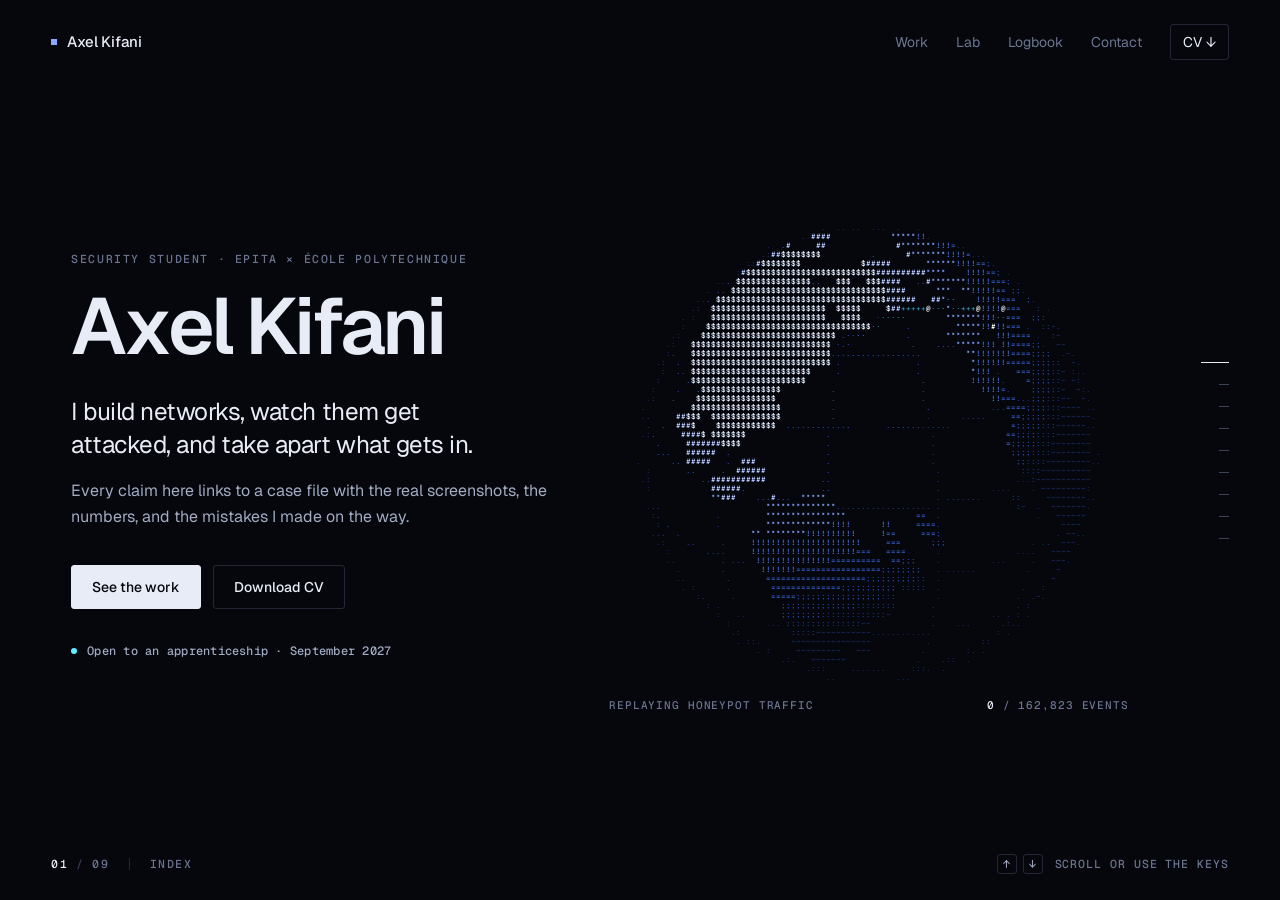
==== commit 69839322: "Refonte de la home : slides plein écran, transitions ASCII, 2 polices" ====
--- a/index.html
+++ b/index.html
@@ -5,124 +5,138 @@
   <meta name="viewport" content="width=device-width, initial-scale=1">
   <title>Axel Kifani — Security labs & case files</title>
   <meta name="description" content="Cybersecurity student (EPITA × École Polytechnique). Home lab, honeypot telemetry, malware and binary reverse engineering, container forensics. Looking for an apprenticeship from September 2027.">
-  <meta name="theme-color" content="#050812">
+  <meta name="theme-color" content="#05070d">
   <link rel="preconnect" href="https://fonts.googleapis.com">
   <link rel="preconnect" href="https://fonts.gstatic.com" crossorigin>
-  <link href="https://fonts.googleapis.com/css2?family=Geist:wght@400;500;600&family=Sora:wght@500;600&family=Geist+Mono:wght@500&family=Instrument+Serif:ital@1&display=swap" rel="stylesheet">
+  <link href="https://fonts.googleapis.com/css2?family=Geist:wght@400;500;600&family=Geist+Mono:wght@400;500&display=swap" rel="stylesheet">
   <link rel="stylesheet" href="assets/css/site.css">
+  <script>if (matchMedia("(min-width: 900px) and (min-height: 600px)").matches && !matchMedia("(prefers-reduced-motion: reduce)").matches) document.documentElement.classList.add("deck-mode");</script>
 </head>
-<body>
-<div class="aurora" aria-hidden="true"><i></i><i></i><i></i></div>
-
-<header class="topbar">
-  <div class="wrap glass">
-    <a class="id" href="#top">axel kifani</a>
-    <nav aria-label="Main">
-      <a href="#cases">Case files</a>
-      <a href="#lab">Lab</a>
-      <a href="#log" class="hide-sm">Logbook</a>
-      <a href="#contact">Contact</a>
-      <a class="nav-cv" href="assets/cv/Axel-Kifani-CV.pdf" download>CV ↓</a>
-    </nav>
-  </div>
+<body class="home">
+
+<header class="frame-top">
+  <a class="id" href="#top" data-go="top">Axel Kifani</a>
+  <nav aria-label="Main">
+    <a href="#cases" data-go="cases">Work</a>
+    <a href="#lab" data-go="lab">Lab</a>
+    <a href="#log" data-go="log">Logbook</a>
+    <a href="#contact" data-go="contact">Contact</a>
+    <a class="cv" href="assets/cv/Axel-Kifani-CV.pdf" download>CV <span aria-hidden="true">↓</span></a>
+  </nav>
 </header>
 
-<main id="top">
-
-  <!-- ===== Hero ===== -->
-  <section class="hero">
-    <div class="wrap">
-      <div>
-        <h1 class="name" data-decode>Axel Kifani</h1>
-        <p class="kicker reveal">Security student · EPITA × École Polytechnique</p>
-        <p class="tagline reveal d1">I build networks, watch them get attacked, and take apart <em>what gets in.</em></p>
-        <p class="lede reveal d2">Every claim on this page links to a case file with the real screenshots, the numbers, and the mistakes I made on the way.</p>
-        <div class="cta reveal d3">
-          <a class="btn primary" href="#cases">Read the case files <span aria-hidden="true">↓</span></a>
-          <a class="btn" href="assets/cv/Axel-Kifani-CV.pdf" download>Download CV <span aria-hidden="true">↓</span></a>
-          <a class="btn" href="https://github.com/AxlK78">GitHub ↗</a>
+<div class="frame-bottom" aria-hidden="true">
+  <span class="pos"><b id="pos-n">01</b><i>/</i><span id="pos-t">09</span></span>
+  <span class="where" id="pos-label">Index</span>
+  <span class="hint"><span class="key">↑</span><span class="key">↓</span> scroll or use the keys</span>
+</div>
+<nav class="rail" id="rail" aria-label="Sections"></nav>
+
+<main class="deck" id="deck">
+
+  <!-- 01 · Hero -->
+  <section class="slide hero" id="top" data-label="Index">
+    <div class="slide-inner hero-grid">
+      <div class="hero-copy">
+        <p class="eyebrow" data-anim>Security student · EPITA × École Polytechnique</p>
+        <h1 class="name" data-anim="mask"><span data-decode>Axel Kifani</span></h1>
+        <p class="tagline" data-anim>I build networks, watch them get attacked, and take apart what gets in.</p>
+        <p class="lede" data-anim>Every claim here links to a case file with the real screenshots, the numbers, and the mistakes I made on the way.</p>
+        <div class="cta" data-anim>
+          <a class="btn primary" href="#cases" data-go="cases">See the work</a>
+          <a class="btn" href="assets/cv/Axel-Kifani-CV.pdf" download>Download CV</a>
         </div>
-        <span class="status reveal d3"><i aria-hidden="true"></i>Open to an apprenticeship · September 2027</span>
-      </div>
-
-      <figure class="globe-wrap" aria-label="ASCII globe replaying attacks captured by my honeypot, from its top source countries.">
+        <p class="status" data-anim><i aria-hidden="true"></i>Open to an apprenticeship · September 2027</p>
+      </div>
+      <figure class="art globe" aria-label="ASCII globe replaying attacks captured by my honeypot, from its top source countries.">
         <canvas class="ascii" data-scene="globe" data-size="lg" data-hero aria-hidden="true"></canvas>
-        <figcaption class="globe-hud">
-          <span>replaying honeypot traffic</span>
+        <figcaption class="hud">
+          <span>Replaying honeypot traffic</span>
           <span><b id="replay-count">0</b> / 162,823 events</span>
         </figcaption>
       </figure>
     </div>
   </section>
 
-  <!-- ===== Figures ===== -->
-  <section aria-label="Key figures">
-    <div class="wrap">
-      <div class="figures reveal">
-        <a href="cases/honeypot.html">
-          <span class="n" data-count="162823">162,823</span>
-          <span class="d">hostile events caught by my honeypot in 70 hours, on a server nobody was told about.</span>
-          <span class="src">CF-02 · Honeypot</span>
-        </a>
-        <a href="cases/reverse-cfg.html">
-          <span class="n">1<small> / 8</small></span>
-          <span class="d">jump targets Ghidra recovered on a computed-goto binary. Measuring where the tools break.</span>
-          <span class="src">CF-04 · Reverse</span>
-        </a>
-        <a href="cases/container-miner.html">
-          <span class="n">507<small> MB</small></span>
-          <span class="d">of useless build tools in an image that also hid a planted miner. Trivy flagged neither.</span>
-          <span class="src">CF-03 · Containers</span>
-        </a>
-        <a href="cases/homelab.html">
-          <span class="n" data-count="6">6</span>
-          <span class="d">network zones behind one OPNsense firewall in my home lab, on a single HP Z240.</span>
-          <span class="src">CF-01 · Home lab</span>
-        </a>
-      </div>
-    </div>
-  </section>
-
-  <!-- ===== Case files ===== -->
-  <section class="block" id="cases">
-    <div class="wrap">
-      <h2 class="label"><span class="idx">01</span> Case files <span class="count">5 files</span></h2>
-      <ul class="cases">
-        <li class="reveal"><a href="cases/homelab.html" data-spin-host>
-          <canvas class="ascii art" data-scene="rack" data-size="sm" aria-hidden="true"></canvas>
-          <span class="body"><span class="cf">CF-01 · Home lab</span><span class="title">A segmented home lab on one workstation</span><span class="sum">Proxmox, OPNsense and six isolated zones for attack, targets, Active Directory and a SIEM. Built in the open, incidents included.</span></span>
-          <span class="side"><span class="stamp active">Active</span><span class="ctx">Personal · since Nov 2026</span><span class="go">Open file →</span></span>
-        </a></li>
-        <li class="reveal"><a href="cases/honeypot.html" data-spin-host>
-          <canvas class="ascii art" data-scene="globe" data-size="sm" aria-hidden="true"></canvas>
-          <span class="body"><span class="cf">CF-02 · Honeypot</span><span class="title">70 hours on the open internet</span><span class="sum">A T-Pot honeypot on a public VPS: 162,823 events, a SIP toll-fraud sweep from 11 IPs, and a WannaCry dropper pulled apart in Ghidra.</span></span>
-          <span class="side"><span class="stamp closed">Closed</span><span class="ctx">Personal · Sep 2026</span><span class="go">Open file →</span></span>
-        </a></li>
-        <li class="reveal"><a href="cases/container-miner.html" data-spin-host>
-          <canvas class="ascii art" data-scene="container" data-size="sm" aria-hidden="true"></canvas>
-          <span class="body"><span class="cf">CF-03 · Containers</span><span class="title">The health check that was mining</span><span class="sum">Auditing a supplied container stack: a planted SHA-256 miner, a privileged container that could see the host disks, secrets baked into the image.</span></span>
-          <span class="side"><span class="stamp closed">Closed</span><span class="ctx">EPITA · Sep 2026</span><span class="go">Open file →</span></span>
-        </a></li>
-        <li class="reveal"><a href="cases/reverse-cfg.html" data-spin-host>
-          <canvas class="ascii art" data-scene="torus" data-size="sm" aria-hidden="true"></canvas>
-          <span class="body"><span class="cf">CF-04 · Binary analysis</span><span class="title">Where Ghidra loses the thread</span><span class="sum">Nested computed gotos compiled for x86-64, AArch64 and RISC-V, to measure how much of the control-flow graph a disassembler can recover.</span></span>
-          <span class="side"><span class="stamp active">Active</span><span class="ctx">Team of 3 · since Sep 2026</span><span class="go">Open file →</span></span>
-        </a></li>
-        <li class="reveal"><a href="cases/network-gns3.html" data-spin-host>
-          <canvas class="ascii art" data-scene="net" data-size="sm" aria-hidden="true"></canvas>
-          <span class="body"><span class="cf">CF-05 · Networking</span><span class="title">Two companies, two ISPs, one backbone</span><span class="sum">A GNS3 simulation with a realistic public/private addressing plan, static routing, DNAT/SNAT/MASQUERADE and iptables filtering.</span></span>
-          <span class="side"><span class="stamp closed">Closed</span><span class="ctx">EPITA coursework</span><span class="go">Open file →</span></span>
-        </a></li>
-      </ul>
-    </div>
-  </section>
-
-  <!-- ===== Lab map ===== -->
-  <section class="block map" id="lab">
-    <div class="wrap">
-      <h2 class="label"><span class="idx">02</span> The lab, as it stands <span class="count">updated 06 Nov 2026</span></h2>
-
-      <div class="map-grid reveal">
+  <!-- 02–06 · Case files -->
+  <section class="slide case" id="cases" data-label="CF-01 · Home lab">
+    <div class="slide-inner case-grid">
+      <div class="case-copy">
+        <p class="eyebrow" data-anim><span class="cf">Case file 01 / 05</span><span class="state live">Active</span></p>
+        <h2 class="case-title" data-anim="mask"><span>A segmented home lab on one workstation</span></h2>
+        <p class="case-sum" data-anim>Proxmox, OPNsense and six isolated zones for attack, targets, Active Directory and a SIEM. Built in the open, incidents included.</p>
+        <div class="case-fig" data-anim><span class="n" data-count="6">6</span><span class="d">network zones behind one OPNsense firewall, on a single HP Z240.</span></div>
+        <p class="case-meta" data-anim><span>Personal · since Nov 2026</span><span>Proxmox · OPNsense · AD · SIEM</span></p>
+        <a class="more" href="cases/homelab.html" data-anim>Open the case file <span aria-hidden="true">→</span></a>
+      </div>
+      <div class="art"><canvas class="ascii" data-scene="rack" data-size="lg" aria-hidden="true"></canvas></div>
+    </div>
+  </section>
+
+  <section class="slide case" id="cf-02" data-label="CF-02 · Honeypot">
+    <div class="slide-inner case-grid">
+      <div class="case-copy">
+        <p class="eyebrow" data-anim><span class="cf">Case file 02 / 05</span><span class="state">Closed</span></p>
+        <h2 class="case-title" data-anim="mask"><span>70 hours on the open internet</span></h2>
+        <p class="case-sum" data-anim>A T-Pot honeypot on a public VPS: a SIP toll-fraud sweep from 11 IPs, and a WannaCry dropper pulled apart in Ghidra.</p>
+        <div class="case-fig" data-anim><span class="n" data-count="162823">162,823</span><span class="d">hostile events, on a server nobody was told about.</span></div>
+        <p class="case-meta" data-anim><span>Personal · Sep 2026</span><span>T-Pot · Kibana · Ghidra</span></p>
+        <a class="more" href="cases/honeypot.html" data-anim>Open the case file <span aria-hidden="true">→</span></a>
+      </div>
+      <div class="art"><canvas class="ascii" data-scene="hex" data-size="lg" aria-hidden="true"></canvas></div>
+    </div>
+  </section>
+
+  <section class="slide case" id="cf-03" data-label="CF-03 · Containers">
+    <div class="slide-inner case-grid">
+      <div class="case-copy">
+        <p class="eyebrow" data-anim><span class="cf">Case file 03 / 05</span><span class="state">Closed</span></p>
+        <h2 class="case-title" data-anim="mask"><span>The health check that was mining</span></h2>
+        <p class="case-sum" data-anim>Auditing a supplied container stack: a planted SHA-256 miner, a privileged container that could see the host disks, secrets baked into the image.</p>
+        <div class="case-fig" data-anim><span class="n">507<small> MB</small></span><span class="d">of useless build tools in the image. Trivy flagged neither them nor the miner.</span></div>
+        <p class="case-meta" data-anim><span>EPITA · Sep 2026</span><span>Docker · Trivy · forensics</span></p>
+        <a class="more" href="cases/container-miner.html" data-anim>Open the case file <span aria-hidden="true">→</span></a>
+      </div>
+      <div class="art"><canvas class="ascii" data-scene="container" data-size="lg" aria-hidden="true"></canvas></div>
+    </div>
+  </section>
+
+  <section class="slide case" id="cf-04" data-label="CF-04 · Binary analysis">
+    <div class="slide-inner case-grid">
+      <div class="case-copy">
+        <p class="eyebrow" data-anim><span class="cf">Case file 04 / 05</span><span class="state live">Active</span></p>
+        <h2 class="case-title" data-anim="mask"><span>Where Ghidra loses the thread</span></h2>
+        <p class="case-sum" data-anim>Nested computed gotos compiled for x86-64, AArch64 and RISC-V, to measure how much of the control-flow graph a disassembler can recover.</p>
+        <div class="case-fig" data-anim><span class="n">1<small> / 8</small></span><span class="d">jump targets recovered by Ghidra on a computed-goto binary.</span></div>
+        <p class="case-meta" data-anim><span>Team of 3 · since Sep 2026</span><span>Ghidra · x86-64 · AArch64 · RISC-V</span></p>
+        <a class="more" href="cases/reverse-cfg.html" data-anim>Open the case file <span aria-hidden="true">→</span></a>
+      </div>
+      <div class="art"><canvas class="ascii" data-scene="torus" data-size="lg" aria-hidden="true"></canvas></div>
+    </div>
+  </section>
+
+  <section class="slide case" id="cf-05" data-label="CF-05 · Networking">
+    <div class="slide-inner case-grid">
+      <div class="case-copy">
+        <p class="eyebrow" data-anim><span class="cf">Case file 05 / 05</span><span class="state">Closed</span></p>
+        <h2 class="case-title" data-anim="mask"><span>Two companies, two ISPs, one backbone</span></h2>
+        <p class="case-sum" data-anim>A GNS3 simulation with a realistic public/private addressing plan, static routing, DNAT/SNAT/MASQUERADE and iptables filtering.</p>
+        <div class="case-fig" data-anim><span class="n">2<small> × 2</small></span><span class="d">companies and ISPs joined over one simulated backbone.</span></div>
+        <p class="case-meta" data-anim><span>EPITA coursework</span><span>GNS3 · iptables · NAT</span></p>
+        <a class="more" href="cases/network-gns3.html" data-anim>Open the case file <span aria-hidden="true">→</span></a>
+      </div>
+      <div class="art"><canvas class="ascii" data-scene="net" data-size="lg" aria-hidden="true"></canvas></div>
+    </div>
+  </section>
+
+  <!-- 07 · Lab map -->
+  <section class="slide map" id="lab" data-label="The lab">
+    <div class="slide-inner">
+      <div class="slide-head">
+        <h2 class="section-title" data-anim="mask"><span>The lab, as it stands</span></h2>
+        <p class="eyebrow" data-anim>Updated 06 Nov 2026 · select a node</p>
+      </div>
+      <div class="map-grid" data-anim>
         <div class="map-canvas">
           <svg viewBox="0 0 720 600" role="group" aria-label="Network map of the home lab. Select a node to see what runs there.">
             <path class="wire on" d="M360 78 V112" />
@@ -142,86 +156,69 @@
             <rect class="wb" x="0.75" y="494" width="718.5" height="105" fill="none" stroke-dasharray="3 4"/>
             <text class="zone-label" x="14" y="514">OFF THE NETWORK · WORKBENCH</text>
 
-            <g class="legend" transform="translate(470 18)">
-              <rect class="on" x="0" y="-8" width="10" height="10"/><text x="16" y="1">running</text>
-              <rect x="90" y="-8" width="10" height="10" fill="none" stroke="#4f5b84" stroke-dasharray="2 2"/><text x="106" y="1">planned</text>
+            <g class="legend" transform="translate(500 18)">
+              <rect class="on" x="0" y="-8" width="8" height="8"/><text x="14" y="0">running</text>
+              <rect class="off" x="80" y="-8" width="8" height="8"/><text x="94" y="0">planned</text>
             </g>
           </svg>
         </div>
         <aside class="map-panel" id="panel" aria-live="polite"></aside>
       </div>
-      <p class="map-hint">Click a node, or use Tab and Enter. Dashed means the segment exists but its machines are not deployed yet.</p>
-    </div>
-  </section>
-
-  <!-- ===== Logbook ===== -->
-  <section class="block" id="log">
-    <div class="wrap">
-      <h2 class="label"><span class="idx">03</span> Logbook</h2>
-      <ol class="log reveal" reversed>
-        <li><time datetime="2026-11-06">2026-11-06</time><div><span class="tag">Lab</span><b>OPNsense web UI reached through an SSH tunnel</b> via the Proxmox host, no rule opened on the WAN. Before that, a <code>Network is unreachable</code>: the bridge IP was still sitting in <code>interfaces.new</code>.</div></li>
-        <li><time datetime="2026-11-06">2026-11-06</time><div><span class="tag">Lab</span><b>Six interfaces assigned by MAC address</b>, not by name order. WAN on DHCP, SIEM zone up on 10.10.10.1/24.</div></li>
-        <li><time datetime="2026-11-06">2026-11-06</time><div><span class="tag">AD</span><b>Windows Server promoted to domain controller</b> in a new forest, SRV records checked with <code>nslookup</code>. Coursework, and a rehearsal for the lab's AD zone.</div></li>
-        <li><time datetime="2026-11-05">2026-11-05</time><div><span class="tag">Lab</span><b>OPNsense 26.7 installed</b> on Proxmox (UFS, 2 GB fixed RAM). Learned the ISO is a bzip2 file, not a tarball.</div></li>
-        <li><time datetime="2026-10-18">2026-10-18</time><div><span class="tag">Reverse</span><b>Ghidra analysis pushed</b> for x86-64 (-O0/-O2) and AArch64 (-O0). Ghidra turns the unresolved jump into a fake function call.</div></li>
-        <li><time datetime="2026-09-29">2026-09-29</time><div><span class="tag">Containers</span><b>Final container-security lab handed in.</b> The CPU at 60–82% for an idle app was a planted miner.</div></li>
-        <li><time datetime="2026-09-22">2026-09-22</time><div><span class="tag">Honeypot</span><b>92,861 SIP requests in one burst</b> from 11 source IPs, on top of the steady SSH and SMB noise.</div></li>
-      </ol>
-    </div>
-  </section>
-
-  <!-- ===== Earlier work ===== -->
-  <section class="block">
-    <div class="wrap">
-      <h2 class="label"><span class="idx">04</span> Earlier, smaller tools</h2>
-      <div class="small-work reveal">
-        <a href="https://github.com/AxlK78/mqtt-keylogger-poc">
-          <b>MQTT keylogger PoC</b>
-          <span>Streams keystrokes asynchronously over MQTT. Built to show why IoT messaging needs authentication.</span>
-          <code>python · mqtt</code>
-        </a>
-        <a href="https://github.com/AxlK78/outil--de-chiffrement">
-          <b>Vigenère CLI</b>
-          <span>Encrypts text, files and whole directory trees. First-year project.</span>
-          <code>python · crypto</code>
-        </a>
-        <a href="https://github.com/AxlK78/outil-de-st-ganographie">
-          <b>LSB steganography</b>
-          <span>Hides and extracts messages in the least significant bits of PNG and JPEG images.</span>
-          <code>python · images</code>
-        </a>
-      </div>
-    </div>
-  </section>
-
-  <!-- ===== Contact ===== -->
-  <section class="block contact" id="contact">
-    <div class="wrap">
-      <h2 class="label"><span class="idx">05</span> Contact</h2>
-      <div class="contact-grid">
-        <div class="reveal">
-          <h2 class="big">Looking for an apprenticeship from <em>September 2027.</em></h2>
-          <a class="mail" href="mailto:axelkifani2@gmail.com">axelkifani2@gmail.com</a>
-          <dl>
-            <dt>Studies</dt><dd>Bachelor in Cybersecurity, EPITA × École Polytechnique, continuing to an engineering degree</dd>
-            <dt>English</dt><dd>TOEIC 880</dd>
-            <dt>CV</dt><dd><a href="assets/cv/Axel-Kifani-CV.pdf" download>Axel-Kifani-CV.pdf</a> · one page, in French · updated Nov 2026</dd>
-            <dt>Elsewhere</dt><dd><a href="https://github.com/AxlK78">github.com/AxlK78</a> · <a href="https://www.linkedin.com/in/axel-kifani/">linkedin.com/in/axel-kifani</a></dd>
-          </dl>
+    </div>
+  </section>
+
+  <!-- 08 · Logbook -->
+  <section class="slide" id="log" data-label="Logbook">
+    <div class="slide-inner log-grid">
+      <div>
+        <div class="slide-head">
+          <h2 class="section-title" data-anim="mask"><span>Logbook</span></h2>
+          <p class="eyebrow" data-anim>Most recent first</p>
         </div>
-        <canvas class="ascii contact-art" data-scene="net" aria-hidden="true"></canvas>
-      </div>
-    </div>
+        <ol class="log" reversed data-anim>
+          <li><time datetime="2026-11-06">2026-11-06</time><span class="tag">Lab</span><p><b>OPNsense web UI reached through an SSH tunnel</b> via the Proxmox host, no rule opened on the WAN. The bridge IP was still sitting in <code>interfaces.new</code>.</p></li>
+          <li><time datetime="2026-11-06">2026-11-06</time><span class="tag">Lab</span><p><b>Six interfaces assigned by MAC address</b>, not by name order. WAN on DHCP, SIEM zone up on 10.10.10.1/24.</p></li>
+          <li><time datetime="2026-11-06">2026-11-06</time><span class="tag">AD</span><p><b>Windows Server promoted to domain controller</b> in a new forest, SRV records checked with <code>nslookup</code>.</p></li>
+          <li><time datetime="2026-11-05">2026-11-05</time><span class="tag">Lab</span><p><b>OPNsense 26.7 installed</b> on Proxmox. Learned the ISO is a bzip2 file, not a tarball.</p></li>
+          <li><time datetime="2026-10-18">2026-10-18</time><span class="tag">Reverse</span><p><b>Ghidra analysis pushed</b> for x86-64 and AArch64. Ghidra turns the unresolved jump into a fake function call.</p></li>
+          <li><time datetime="2026-09-29">2026-09-29</time><span class="tag">Containers</span><p><b>Container-security lab handed in.</b> The CPU at 60–82% for an idle app was a planted miner.</p></li>
+          <li><time datetime="2026-09-22">2026-09-22</time><span class="tag">Honeypot</span><p><b>92,861 SIP requests in one burst</b> from 11 source IPs.</p></li>
+        </ol>
+      </div>
+      <aside class="earlier">
+        <p class="eyebrow" data-anim>Earlier, smaller tools</p>
+        <ul data-anim>
+          <li><a href="https://github.com/AxlK78/mqtt-keylogger-poc"><b>MQTT keylogger PoC</b><span>Streams keystrokes over MQTT, to show why IoT messaging needs authentication.</span><code>python · mqtt</code></a></li>
+          <li><a href="https://github.com/AxlK78/outil--de-chiffrement"><b>Vigenère CLI</b><span>Encrypts text, files and whole directory trees.</span><code>python · crypto</code></a></li>
+          <li><a href="https://github.com/AxlK78/outil-de-st-ganographie"><b>LSB steganography</b><span>Hides and extracts messages in the low bits of PNG and JPEG images.</span><code>python · images</code></a></li>
+        </ul>
+      </aside>
+    </div>
+  </section>
+
+  <!-- 09 · Contact -->
+  <section class="slide contact" id="contact" data-label="Contact">
+    <div class="slide-inner contact-grid">
+      <div>
+        <p class="eyebrow" data-anim>Contact</p>
+        <h2 class="big" data-anim="mask"><span>Looking for an apprenticeship from September 2027.</span></h2>
+        <a class="mail" href="mailto:axelkifani2@gmail.com" data-anim>axelkifani2@gmail.com <span aria-hidden="true">→</span></a>
+        <dl data-anim>
+          <dt>Studies</dt><dd>Bachelor in Cybersecurity, EPITA × École Polytechnique, continuing to an engineering degree</dd>
+          <dt>English</dt><dd>TOEIC 880</dd>
+          <dt>CV</dt><dd><a href="assets/cv/Axel-Kifani-CV.pdf" download>Axel-Kifani-CV.pdf</a> · one page, in French</dd>
+          <dt>Elsewhere</dt><dd><a href="https://github.com/AxlK78">GitHub</a> · <a href="https://www.linkedin.com/in/axel-kifani/">LinkedIn</a></dd>
+        </dl>
+      </div>
+      <div class="art"><canvas class="ascii" data-scene="net" aria-hidden="true"></canvas></div>
+    </div>
+    <footer class="site-foot" data-anim>
+      <span>© 2026 Axel Kifani</span>
+      <span>Hand-written HTML. The 3D is ASCII, rendered live. No tracking.</span>
+    </footer>
   </section>
 
 </main>
-
-<footer class="site">
-  <div class="wrap">
-    <span>© 2026 Axel Kifani</span>
-    <span>Hand-written HTML. The 3D is ASCII, rendered live. No tracking.</span>
-  </div>
-</footer>
 
 <script src="assets/js/ascii.js"></script>
 <script src="assets/js/map.js"></script>
--- a/assets/css/site.css
+++ b/assets/css/site.css
@@ -1,416 +1,411 @@
 /* ==========================================================================
    Axel Kifani — portfolio
-   Deep navy, electric blue, ASCII 3D. Sharp edges, thin lines, motion with intent.
+   Near-black, one blue, ASCII 3D. Two typefaces: Geist and Geist Mono.
+   Hairlines instead of boxes, motion only where it carries meaning.
    ========================================================================== */
 
 :root {
-  --bg: #050812;
-  --bg-2: #080d1c;
-  --panel: rgba(14, 22, 46, .62);
-  --panel-2: rgba(22, 34, 70, .55);
-  --line: rgba(120, 150, 255, .13);
-  --line-2: rgba(120, 150, 255, .28);
-  --text: #e6ecff;
-  --soft: #b6c2e6;
-  --mute: #7d8ab3;
-  --dim: #4f5b84;
-  --blue: #4f7cff;
-  --blue-2: #8fb0ff;
-  --ice: #d6e3ff;
-  --cyan: #5ef0ff;
-
-  --f-sans: "Geist", system-ui, sans-serif;
-  --f-display: "Sora", "Geist", system-ui, sans-serif;
-  --f-mono: "Geist Mono", ui-monospace, monospace;
-  --f-serif: "Instrument Serif", Georgia, serif;
-
-  --gutter: clamp(16px, 4vw, 48px);
-  --max: 1200px;
-  --ease: cubic-bezier(.2, .7, .1, 1);
+  --bg: #05070d;
+  --bg-2: #0a0d17;
+  --text: #e8ecf6;
+  --soft: #a2abc2;
+  --mute: #6b7590;
+  --dim: #3a425a;
+  --line: rgba(170, 185, 230, .09);
+  --line-2: rgba(170, 185, 230, .18);
+  --accent: #8aa9ff;
+  --live: #5ef0ff;
+
+  --f-sans: "Geist", system-ui, -apple-system, sans-serif;
+  --f-mono: "Geist Mono", ui-monospace, "SF Mono", monospace;
+
+  --gutter: clamp(16px, 4vw, 56px);
+  --max: 1240px;
+  --ease: cubic-bezier(.22, .8, .16, 1);
+  --ease-in: cubic-bezier(.55, 0, .75, .2);
+  --dir: 1;
 }
 
 * { box-sizing: border-box; }
-html { scroll-behavior: smooth; }
+html { -webkit-text-size-adjust: 100%; }
 @media (prefers-reduced-motion: reduce) {
-  html { scroll-behavior: auto; }
   *, *::before, *::after { animation: none !important; transition: none !important; }
 }
 
 body {
   margin: 0;
+  background: var(--bg);
   color: var(--text);
-  background:
-    radial-gradient(1100px 620px at 78% -8%, rgba(60, 100, 255, .22), transparent 62%),
-    radial-gradient(700px 500px at -10% 40%, rgba(40, 80, 220, .10), transparent 60%),
-    var(--bg);
-  background-attachment: fixed;
   font: 400 16px/1.6 var(--f-sans);
   -webkit-font-smoothing: antialiased;
+  -moz-osx-font-smoothing: grayscale;
   overflow-x: hidden;
 }
-body::before {               /* faint dot field */
-  content: ""; position: fixed; inset: 0; pointer-events: none; z-index: -1;
-  background-image: radial-gradient(rgba(140, 170, 255, .09) 1px, transparent 1px);
-  background-size: 22px 22px;
-  mask-image: linear-gradient(to bottom, #000 0%, transparent 75%);
-}
-
-a { color: inherit; text-decoration-color: var(--blue); text-underline-offset: 3px; }
-a:hover { color: var(--blue-2); }
-:focus-visible { outline: 2px solid var(--cyan); outline-offset: 3px; }
+::selection { background: rgba(138, 169, 255, .3); }
+
+a { color: inherit; text-decoration: underline; text-decoration-color: var(--line-2); text-underline-offset: 4px; text-decoration-thickness: 1px; transition: color .2s, text-decoration-color .2s; }
+a:hover { color: var(--text); text-decoration-color: var(--accent); }
+:focus-visible { outline: 1px solid var(--accent); outline-offset: 4px; }
+code { font: 400 .88em/1 var(--f-mono); color: var(--text); background: var(--bg-2); border: 1px solid var(--line); padding: 2px 5px; border-radius: 3px; }
 img { max-width: 100%; display: block; }
-code { font: 500 .88em/1 var(--f-mono); color: var(--ice); background: rgba(79, 124, 255, .12); padding: 2px 6px; border-radius: 6px; }
-::selection { background: var(--blue); color: #fff; }
+canvas.ascii { display: block; width: 100%; height: 100%; }
 
 .wrap { max-width: var(--max); margin: 0 auto; padding-left: var(--gutter); padding-right: var(--gutter); }
-.mono { font-family: var(--f-mono); }
-canvas.ascii { display: block; width: 100%; height: 100%; }
-
-/* ---------- reveal ---------- */
-.reveal { opacity: 0; transform: translateY(18px); transition: opacity .9s var(--ease), transform .9s var(--ease); }
-.reveal.in { opacity: 1; transform: none; }
-.reveal.d1 { transition-delay: .08s; } .reveal.d2 { transition-delay: .16s; } .reveal.d3 { transition-delay: .24s; }
-
-/* ---------- top bar ---------- */
-.topbar {
-  position: sticky; top: 12px; z-index: 20; margin: 12px auto 0;
-  max-width: calc(var(--max) - 2 * var(--gutter)); width: calc(100% - 2 * var(--gutter));
-  font: 500 13px/1 var(--f-mono);
-}
-.topbar .wrap { display: flex; align-items: center; gap: 24px; height: 54px; padding: 0 22px; max-width: none; border-radius: 99px; }
-.topbar .wrap.glass { --r: 99px; }
-.topbar .id { text-decoration: none; letter-spacing: .04em; display: flex; align-items: center; gap: 10px; }
-.topbar .id::before { content: ""; width: 9px; height: 9px; border-radius: 50%; background: var(--cyan); box-shadow: 0 0 12px var(--cyan); }
-.topbar nav { display: flex; gap: 22px; margin-left: auto; }
-.topbar nav a { text-decoration: none; color: var(--mute); transition: color .2s; }
-.topbar nav a:hover, .topbar nav a[aria-current] { color: var(--text); }
-@media (max-width: 640px) { .topbar nav { gap: 14px; } .topbar nav .hide-sm { display: none; } }
-
-/* ---------- labels ---------- */
-.label {
-  font: 500 12px/1 var(--f-mono); letter-spacing: .14em; text-transform: uppercase; color: var(--mute);
-  display: flex; align-items: center; gap: 12px; margin: 0 0 28px;
-}
-.label .idx { color: var(--blue-2); }
-.label::after { content: ""; flex: 1; height: 1px; background: linear-gradient(90deg, var(--line-2), transparent); }
-.label .count { order: 3; color: var(--dim); letter-spacing: .06em; }
-section.block { padding: 96px 0 24px; }
-
-/* ---------- hero ---------- */
-.hero { padding: 40px 0 24px; min-height: calc(100svh - 66px); display: flex; align-items: center; }
-.hero .wrap { display: grid; grid-template-columns: minmax(0, 1.12fr) minmax(0, 1fr); gap: 24px; align-items: center; width: 100%; }
-@media (max-width: 960px) { .hero { min-height: 0; } .hero .wrap { grid-template-columns: 1fr; } }
-.kicker { font: 500 12px/1.5 var(--f-mono); color: var(--blue-2); letter-spacing: .12em; text-transform: uppercase; margin: 0 0 14px; }
+
+/* mono label: the only small-caps voice on the site */
+.eyebrow, .label {
+  font: 500 11.5px/1.4 var(--f-mono); letter-spacing: .14em; text-transform: uppercase;
+  color: var(--mute); margin: 0;
+}
+
+/* ==========================================================================
+   Frame (fixed on the home deck)
+   ========================================================================== */
+.frame-top, .topbar {
+  display: flex; align-items: center; gap: 24px;
+  height: 72px; padding: 0 var(--gutter);
+  position: sticky; top: 0; z-index: 30;
+  background: rgba(5, 7, 13, .86); -webkit-backdrop-filter: blur(10px); backdrop-filter: blur(10px);
+  border-bottom: 1px solid var(--line);
+}
+.frame-top .id, .topbar .id { font-weight: 500; font-size: 15px; letter-spacing: -.01em; text-decoration: none; display: inline-flex; align-items: center; gap: 10px; }
+.frame-top .id::before, .topbar .id::before { content: ""; width: 6px; height: 6px; background: var(--accent); }
+.frame-top nav, .topbar nav { margin-left: auto; display: flex; gap: 28px; align-items: center; }
+.frame-top nav a, .topbar nav a { font-size: 14px; color: var(--mute); text-decoration: none; position: relative; }
+.frame-top nav a:hover, .topbar nav a:hover, .frame-top nav a[aria-current], .topbar nav a[aria-current] { color: var(--text); }
+.frame-top nav a[aria-current]::after { content: ""; position: absolute; left: 0; right: 0; bottom: -6px; height: 1px; background: var(--text); }
+.frame-top nav a.cv, .topbar nav a.nav-cv { color: var(--text); border: 1px solid var(--line-2); padding: 6px 12px; border-radius: 3px; transition: border-color .2s, background .2s; }
+.frame-top nav a.cv:hover, .topbar nav a.nav-cv:hover { border-color: var(--text); }
+.topbar .wrap { display: contents; }
+@media (max-width: 640px) {
+  .frame-top, .topbar { height: 56px; gap: 14px; }
+  .frame-top nav, .topbar nav { gap: 16px; }
+  .frame-top nav a[data-go="log"], .frame-top nav a[data-go="lab"], .topbar nav a[href$="#lab"] { display: none; }
+}
+
+.frame-bottom, .rail { display: none; }
+
+/* ==========================================================================
+   Home: shared slide content (works in both deck and flow mode)
+   ========================================================================== */
+.slide { position: relative; padding: 88px 0; border-bottom: 1px solid var(--line); }
+.slide-inner { max-width: var(--max); margin: 0 auto; padding: 0 var(--gutter); width: 100%; }
+.slide .art { position: relative; aspect-ratio: 1 / 1; width: 100%; max-width: 620px; justify-self: end; }
+
+/* mask titles: the line slides up from behind its own baseline */
+[data-anim="mask"] { overflow: hidden; padding-bottom: .08em; margin-bottom: -.08em; }
+[data-anim="mask"] > span { display: block; }
+
+/* Hero */
+.hero-grid { display: grid; grid-template-columns: minmax(0, 1.05fr) minmax(0, 1fr); gap: 32px; align-items: center; }
 .hero h1.name {
-  font: 600 clamp(48px, 6.6vw, 98px)/.95 var(--f-display); letter-spacing: -.055em;
-  margin: 0 0 26px; white-space: nowrap; color: #f1f5ff;
-  text-shadow: 0 0 40px rgba(79, 124, 255, .35);
-}
-/* name decodes from ASCII glyphs: each letter keeps its final width so nothing moves */
+  font: 600 clamp(48px, 6.2vw, 108px)/.92 var(--f-sans); letter-spacing: -.055em; white-space: nowrap;
+  margin: 22px 0 28px;
+}
 .hero h1.name .ch { display: inline-block; text-align: center; }
-.hero h1.name .ch.g {
-  font-family: var(--f-mono); font-weight: 500; font-size: .62em; letter-spacing: 0;
-  color: var(--blue-2); opacity: .55; text-shadow: none; vertical-align: .18em;
-}
-.hero .tagline {
-  font: 500 clamp(22px, 2.3vw, 32px)/1.2 var(--f-display); letter-spacing: -.03em; color: var(--ice);
-  margin: 0 0 22px; max-width: 26ch;
-}
-.hero .tagline em {
-  font: italic 400 1.08em/1 var(--f-serif); letter-spacing: -.01em;
-  background: linear-gradient(100deg, var(--blue-2) 10%, var(--cyan) 90%);
-  -webkit-background-clip: text; background-clip: text; color: transparent;
-  padding-right: .06em;
-}
-.hero .lede { font-size: 17px; color: var(--soft); max-width: 50ch; margin: 0 0 32px; }
-.cta { display: flex; flex-wrap: wrap; gap: 12px; align-items: center; }
+.hero h1.name .ch.g { font-family: var(--f-mono); font-weight: 400; color: var(--accent); }
+.hero .tagline { font: 400 clamp(20px, 1.9vw, 26px)/1.35 var(--f-sans); letter-spacing: -.02em; color: var(--text); max-width: 26ch; margin: 0 0 16px; }
+.hero .lede { font-size: 16px; color: var(--soft); max-width: 46ch; margin: 0 0 36px; }
+.cta { display: flex; flex-wrap: wrap; gap: 12px; }
 .btn {
-  font: 500 14px/1 var(--f-mono); text-decoration: none; padding: 15px 22px; border-radius: 99px;
-  display: inline-flex; gap: 10px; align-items: center; transition: background .2s, border-color .2s, color .2s, transform .2s var(--ease);
-}
-.btn:hover { transform: translateY(-2px); color: var(--text); }
-.btn.primary { background: linear-gradient(180deg, #6d93ff, #3f6af5); color: #fff; box-shadow: inset 0 1px 0 rgba(255, 255, 255, .35), inset 0 -1px 0 rgba(0, 0, 0, .2), 0 10px 34px -10px rgba(79, 124, 255, .9); position: relative; }
-.btn.primary:hover { box-shadow: inset 0 1px 0 rgba(255, 255, 255, .45), 0 14px 40px -10px rgba(94, 140, 255, 1); color: #fff; }
-.status { display: inline-flex; align-items: center; gap: 10px; font: 500 12px/1 var(--f-mono); color: var(--soft); margin-top: 28px; }
-.status i { width: 7px; height: 7px; background: var(--cyan); border-radius: 50%; box-shadow: 0 0 0 0 rgba(94, 240, 255, .6); animation: ping 2.2s infinite; }
-@keyframes ping { 0% { box-shadow: 0 0 0 0 rgba(94, 240, 255, .55); } 80%, 100% { box-shadow: 0 0 0 10px rgba(94, 240, 255, 0); } }
-
-.globe-wrap { position: relative; aspect-ratio: 1 / 1; width: 100%; max-width: 640px; justify-self: end; }
-@media (max-width: 960px) { .globe-wrap { justify-self: center; max-width: 520px; } }
-.globe-wrap canvas { cursor: grab; filter: drop-shadow(0 0 18px rgba(79, 124, 255, .35)); touch-action: pan-y; }
-.globe-wrap canvas.grab { cursor: grabbing; }
-.globe-hud {
-  position: absolute; left: 0; right: 0; bottom: 2%; display: flex; justify-content: space-between; gap: 12px; flex-wrap: wrap;
-  font: 500 11px/1.5 var(--f-mono); color: var(--mute); letter-spacing: .06em; pointer-events: none;
-}
-.globe-hud b { color: var(--cyan); font-weight: 500; }
-.globe-hud .done b { color: var(--ice); }
-.globe-hud span:first-child::before { content: "● "; color: var(--cyan); animation: blink 1.4s steps(2) infinite; }
-@keyframes blink { 50% { opacity: 0; } }
-
-/* ---------- figures ---------- */
-.figures { display: grid; grid-template-columns: repeat(4, 1fr); gap: 14px; }
-.figures > a { padding: 26px 24px 22px; text-decoration: none; display: flex; flex-direction: column; gap: 10px; transition: transform .5s var(--ease); }
-.figures > a:hover { color: inherit; transform: translateY(-3px); }
-.figures .n { font: 600 clamp(34px, 4vw, 50px)/1 var(--f-display); letter-spacing: -.04em; font-variant-numeric: tabular-nums; }
-.figures .n small { font-size: .45em; color: var(--mute); letter-spacing: 0; }
-.figures .d { font-size: 14px; color: var(--soft); }
-.figures .src { margin-top: auto; font: 500 11px/1 var(--f-mono); letter-spacing: .1em; color: var(--blue-2); text-transform: uppercase; }
-@media (max-width: 900px) { .figures { grid-template-columns: 1fr 1fr; } }
-@media (max-width: 460px) { .figures { grid-template-columns: 1fr; } }
-
-/* ---------- case rows ---------- */
-.cases { list-style: none; margin: 0; padding: 0; display: grid; gap: 14px; }
-.cases a {
-  display: grid; grid-template-columns: 260px minmax(0, 1fr) 160px; gap: 28px; align-items: center;
-  padding: 14px 26px 14px 14px; text-decoration: none;
-  transition: transform .5s var(--ease), box-shadow .5s var(--ease);
-}
-.cases a:hover { color: inherit; transform: translateY(-3px); }
-.cases .art { height: 172px; background: radial-gradient(circle at 50% 45%, rgba(40, 70, 170, .28), rgba(4, 7, 18, .7) 70%); border-radius: 14px; box-shadow: inset 0 0 0 1px rgba(140, 170, 255, .1), inset 0 8px 24px rgba(0, 0, 0, .4); }
-.cases .cf { font: 500 12px/1 var(--f-mono); color: var(--blue-2); letter-spacing: .1em; display: block; margin-bottom: 10px; }
-.cases .title { font: 600 clamp(21px, 2.3vw, 28px)/1.18 var(--f-display); letter-spacing: -.03em; display: block; }
-.cases .sum { display: block; color: var(--soft); font-size: 15px; margin-top: 8px; max-width: 62ch; }
-.cases .side { display: flex; flex-direction: column; align-items: flex-start; gap: 12px; }
-.cases .ctx { font: 500 12px/1.5 var(--f-mono); color: var(--mute); }
-.cases .go { font: 500 12px/1 var(--f-mono); color: var(--blue-2); transition: transform .3s var(--ease); }
-.cases a:hover .go { transform: translateX(4px); }
-@media (max-width: 860px) {
-  .cases a { grid-template-columns: 1fr; gap: 16px; padding: 12px 12px 20px; }
-  .cases .art { height: 170px; }
-  .cases .side { flex-direction: row; align-items: center; gap: 16px; }
-}
-
-.stamp { font: 500 11px/1 var(--f-mono); letter-spacing: .12em; text-transform: uppercase; padding: 6px 10px; border: 1px solid currentColor; border-radius: 99px; white-space: nowrap; }
-.stamp.active { color: var(--cyan); background: rgba(94, 240, 255, .07); }
-.stamp.closed { color: var(--mute); }
-
-/* ---------- lab map ---------- */
-.map-grid { display: grid; grid-template-columns: minmax(0, 1.55fr) minmax(0, 1fr); }
-@media (max-width: 900px) { .map-grid { grid-template-columns: 1fr; } }
-.map-canvas { border-right: 1px solid var(--line); padding: 14px; }
-@media (max-width: 900px) { .map-canvas { border-right: 0; border-bottom: 1px solid var(--line); } }
+  display: inline-flex; align-items: center; gap: 10px; height: 44px; padding: 0 20px;
+  font: 500 14px/1 var(--f-sans); text-decoration: none; color: var(--text);
+  border: 1px solid var(--line-2); border-radius: 3px; transition: border-color .2s, background .2s, color .2s;
+}
+.btn:hover { border-color: var(--text); }
+.btn.primary { background: var(--text); color: var(--bg); border-color: var(--text); }
+.btn.primary:hover { background: #fff; color: var(--bg); }
+.status { display: flex; align-items: center; gap: 10px; font: 500 12px/1 var(--f-mono); color: var(--soft); margin: 36px 0 0; letter-spacing: .02em; }
+.status i { width: 6px; height: 6px; background: var(--live); border-radius: 50%; animation: pulse 2.4s infinite; }
+@keyframes pulse { 0%, 100% { opacity: 1; } 50% { opacity: .3; } }
+
+.globe canvas { cursor: grab; touch-action: pan-y; }
+.globe canvas.grab { cursor: grabbing; }
+.hud {
+  position: absolute; left: 0; right: 0; bottom: 0; display: flex; justify-content: space-between; gap: 12px; flex-wrap: wrap;
+  font: 500 11px/1.5 var(--f-mono); letter-spacing: .08em; text-transform: uppercase; color: var(--mute); pointer-events: none;
+}
+.hud b { color: var(--text); font-weight: 500; font-variant-numeric: tabular-nums; }
+
+/* Case slides */
+.case-grid { display: grid; grid-template-columns: minmax(0, 1fr) minmax(0, 1fr); gap: 48px; align-items: center; }
+.case .eyebrow { display: flex; align-items: center; gap: 18px; }
+.case .eyebrow .cf { color: var(--accent); }
+.state { color: var(--mute); display: inline-flex; align-items: center; gap: 8px; }
+.state::before { content: ""; width: 6px; height: 6px; border: 1px solid currentColor; border-radius: 50%; }
+.state.live { color: var(--live); }
+.state.live::before { background: currentColor; }
+.case-title, .section-title, .contact .big {
+  font: 600 clamp(36px, 4.4vw, 64px)/1.02 var(--f-sans); letter-spacing: -.045em; margin: 22px 0 22px; max-width: 16ch;
+}
+.case-sum { font-size: 17px; line-height: 1.6; color: var(--soft); max-width: 46ch; margin: 0; }
+.case-fig { display: grid; grid-template-columns: auto minmax(0, 1fr); gap: 24px; align-items: end; border-top: 1px solid var(--line-2); margin: 36px 0 0; padding-top: 22px; max-width: 520px; }
+.case-fig .n { font: 500 clamp(40px, 4.6vw, 68px)/.9 var(--f-sans); letter-spacing: -.05em; font-variant-numeric: tabular-nums; }
+.case-fig .n small { font-size: .42em; letter-spacing: -.01em; color: var(--mute); }
+.case-fig .d { font-size: 14px; line-height: 1.5; color: var(--soft); max-width: 30ch; padding-bottom: 2px; }
+.case-meta { display: flex; flex-wrap: wrap; gap: 6px 28px; font: 400 12px/1.6 var(--f-mono); color: var(--mute); margin: 18px 0 0; }
+.more {
+  display: inline-flex; align-items: center; gap: 12px; margin-top: 36px;
+  font: 500 15px/1 var(--f-sans); text-decoration: none; color: var(--text);
+  padding-bottom: 8px; border-bottom: 1px solid var(--line-2); transition: border-color .3s, gap .3s var(--ease);
+}
+.more:hover { border-color: var(--text); gap: 18px; }
+
+/* Section heads */
+.slide-head { display: flex; align-items: baseline; justify-content: space-between; gap: 24px; flex-wrap: wrap; margin-bottom: 28px; }
+.slide-head .section-title { margin: 0; max-width: none; }
+
+/* Lab map */
+.map-grid { display: grid; grid-template-columns: minmax(0, 1.6fr) minmax(280px, 1fr); border: 1px solid var(--line-2); }
+.map-canvas { padding: 20px; border-right: 1px solid var(--line-2); display: grid; place-items: center; }
 .map-canvas svg { width: 100%; height: auto; display: block; }
 .map svg text { font-family: var(--f-mono); fill: var(--text); }
-.map .wire { stroke: rgba(120, 150, 255, .25); stroke-width: 1.5; fill: none; }
-.map .wire.planned { stroke-dasharray: 4 5; }
-.map .wire.on { stroke: var(--blue); stroke-dasharray: 3 7; animation: flow 1.1s linear infinite; }
-@keyframes flow { to { stroke-dashoffset: -20; } }
+.map .wire { stroke: rgba(170, 185, 230, .2); stroke-width: 1; fill: none; }
+.map .wire.planned { stroke-dasharray: 3 5; }
+.map .wire.on { stroke: var(--accent); stroke-dasharray: 2 6; animation: flow 1.2s linear infinite; }
+@keyframes flow { to { stroke-dashoffset: -16; } }
 .map .node { cursor: pointer; }
-.map .node rect { fill: rgba(7, 12, 27, .85); stroke: rgba(140, 170, 255, .4); stroke-width: 1.2; transition: stroke .2s, fill .2s; }
-.map .node.planned rect { stroke-dasharray: 5 4; stroke: rgba(140, 170, 255, .28); }
-.map .node .k { font-size: 11px; fill: var(--mute); letter-spacing: .06em; }
-.map .node .t { font-size: 14px; font-weight: 600; }
-.map .node .s { font-size: 11px; fill: var(--mute); }
-.map .node .tick { fill: var(--cyan); }
-.map .node.planned .tick { fill: none; stroke: var(--dim); }
-.map .node:hover rect:first-child, .map .node:focus-visible rect:first-child { stroke: var(--blue-2); }
-.map .node[aria-pressed="true"] rect:first-child { stroke: var(--cyan); fill: rgba(79, 124, 255, .16); }
+.map .node rect { fill: var(--bg); stroke: rgba(170, 185, 230, .35); stroke-width: 1; transition: stroke .2s, fill .2s; }
+.map .node rect:first-child { rx: 2; }
+.map .node.planned rect { stroke-dasharray: 4 4; stroke: rgba(170, 185, 230, .22); }
+.map .node .k { font-size: 10.5px; fill: var(--mute); letter-spacing: .06em; }
+.map .node .t { font-size: 14px; font-weight: 500; }
+.map .node .s { font-size: 10.5px; fill: var(--mute); }
+.map .node .tick { fill: var(--live); }
+.map .node.planned .tick { fill: none; stroke: var(--dim); stroke-dasharray: none; }
+.map .node:hover rect:first-child, .map .node:focus-visible rect:first-child { stroke: var(--text); }
+.map .node[aria-pressed="true"] rect:first-child { stroke: var(--accent); fill: rgba(138, 169, 255, .08); }
 .map .node:focus { outline: none; }
-.map .zone-label { font-size: 11px; fill: var(--dim); letter-spacing: .12em; }
-.map .legend text { font-size: 10px; fill: var(--mute); }
-.map .legend .on { fill: var(--cyan); }
+.map .zone-label { font-size: 10.5px; fill: var(--dim); letter-spacing: .12em; }
+.map .legend text { font-size: 10.5px; fill: var(--mute); }
+.map .legend .on { fill: var(--live); }
+.map .legend .off { fill: none; stroke: var(--dim); }
 .map .wb { stroke: var(--line-2); }
 
 .map-list { display: none; }
 @media (max-width: 600px) {
   .map-canvas svg { display: none; }
-  .map-list { display: grid; grid-template-columns: 1fr 1fr; gap: 8px; }
-  .map-list button { all: unset; cursor: pointer; display: flex; flex-direction: column; gap: 4px; border: 1px solid var(--line-2); border-radius: 12px; padding: 10px 12px; background: rgba(7, 12, 27, .6); }
+  .map-list { display: grid; grid-template-columns: 1fr 1fr; gap: 8px; width: 100%; }
+  .map-list button { all: unset; cursor: pointer; display: flex; flex-direction: column; gap: 4px; border: 1px solid var(--line-2); border-radius: 3px; padding: 10px 12px; }
   .map-list button.planned { border-style: dashed; }
   .map-list button span { font: 500 10px/1.2 var(--f-mono); color: var(--mute); letter-spacing: .04em; }
-  .map-list button b { font: 600 14px/1.2 var(--f-mono); }
-  .map-list button[aria-pressed="true"] { border-color: var(--cyan); background: rgba(79, 124, 255, .16); }
-  .map-list button:focus-visible { outline: 2px solid var(--cyan); }
-}
-.map-panel { padding: 28px 26px; display: flex; flex-direction: column; gap: 14px; min-height: 360px; }
-.map-panel .k { font: 500 11px/1 var(--f-mono); letter-spacing: .12em; color: var(--cyan); text-transform: uppercase; }
-.map-panel h3 { font: 600 28px/1.08 var(--f-display); letter-spacing: -.03em; margin: 0; animation: fadein .4s var(--ease); }
-.map-panel .net { font: 500 13px/1.4 var(--f-mono); color: var(--mute); }
-.map-panel p { margin: 0; color: var(--soft); animation: fadein .5s var(--ease); }
+  .map-list button b { font: 500 14px/1.2 var(--f-sans); }
+  .map-list button[aria-pressed="true"] { border-color: var(--accent); }
+  .map-list button:focus-visible { outline: 1px solid var(--accent); }
+}
+.map-panel { padding: 28px; display: flex; flex-direction: column; gap: 14px; }
+.map-panel .k { font: 500 11px/1 var(--f-mono); letter-spacing: .14em; color: var(--accent); text-transform: uppercase; }
+.map-panel h3 { font: 600 26px/1.1 var(--f-sans); letter-spacing: -.035em; margin: 0; animation: fadein .45s var(--ease); }
+.map-panel .net { font: 400 12px/1.4 var(--f-mono); color: var(--mute); }
+.map-panel p { margin: 0; font-size: 15px; color: var(--soft); animation: fadein .55s var(--ease); }
 @keyframes fadein { from { opacity: 0; transform: translateY(6px); } }
-.map-panel ul { list-style: none; padding: 0; margin: 4px 0 0; border-top: 1px solid var(--line); }
+.map-panel ul { list-style: none; padding: 0; margin: auto 0 0; border-top: 1px solid var(--line); }
 .map-panel li { border-bottom: 1px solid var(--line); }
-.map-panel li a { display: flex; justify-content: space-between; gap: 12px; padding: 12px 0; text-decoration: none; font-size: 15px; }
-.map-panel li a span { font: 500 12px/1.6 var(--f-mono); color: var(--blue-2); white-space: nowrap; }
-.map-panel .planned-note { font: 500 12px/1.5 var(--f-mono); color: var(--mute); border-left: 1px dashed var(--dim); padding-left: 10px; }
-.map-hint { font: 500 12px/1.5 var(--f-mono); color: var(--dim); margin: 14px 0 0; }
-
-/* ---------- logbook ---------- */
-.log { list-style: none; margin: 0; padding: 0; position: relative; }
-.log::before { content: ""; position: absolute; left: 6px; top: 8px; bottom: 8px; width: 1px; background: linear-gradient(var(--blue), transparent); }
-.log li { display: grid; grid-template-columns: 22px 120px minmax(0, 1fr); gap: 0 20px; padding: 14px 0; font-size: 15px; color: var(--soft); }
-.log li::before { content: ""; width: 13px; height: 13px; border: 1px solid var(--blue-2); background: var(--bg); margin-top: 5px; }
-.log li:first-child::before { background: var(--cyan); border-color: var(--cyan); box-shadow: 0 0 14px var(--cyan); }
-.log time { font: 500 13px/1.7 var(--f-mono); color: var(--mute); }
-.log b { color: var(--text); font-weight: 600; }
-.log .tag { font: 500 11px/1 var(--f-mono); color: var(--blue-2); letter-spacing: .08em; margin-right: 8px; text-transform: uppercase; }
-@media (max-width: 560px) { .log li { grid-template-columns: 22px minmax(0, 1fr); } .log li > div { grid-column: 2; } }
-
-/* ---------- earlier work ---------- */
-.small-work { display: grid; grid-template-columns: repeat(3, 1fr); gap: 14px; }
-.small-work a { padding: 24px; text-decoration: none; display: flex; flex-direction: column; gap: 8px; transition: transform .5s var(--ease); }
-.small-work a:hover { color: inherit; transform: translateY(-3px); }
-.small-work b { font: 600 18px/1.25 var(--f-display); letter-spacing: -.02em; }
-.small-work span { color: var(--soft); font-size: 14px; }
-.small-work code { margin-top: auto; align-self: flex-start; }
-@media (max-width: 760px) { .small-work { grid-template-columns: 1fr; } }
-
-/* ---------- contact ---------- */
-.contact-grid { display: grid; grid-template-columns: minmax(0, 1.2fr) minmax(0, 1fr); gap: 32px; align-items: center; }
-@media (max-width: 860px) { .contact-grid { grid-template-columns: 1fr; } .contact-art { display: none; } }
-.contact h2.big { font: 600 clamp(34px, 4.6vw, 60px)/1.05 var(--f-display); letter-spacing: -.04em; margin: 0 0 28px; }
-.contact h2.big em { font: italic 400 1.08em/1 var(--f-serif); color: var(--blue-2); }
-.contact .mail { font: 500 clamp(16px, 2.2vw, 21px)/1.3 var(--f-mono); word-break: break-all; text-decoration: none; border-bottom: 1px solid var(--blue); padding-bottom: 4px; }
-.contact dl { display: grid; grid-template-columns: 120px minmax(0, 1fr); gap: 10px 24px; margin: 36px 0 0; font-size: 15px; color: var(--soft); }
-.contact dt { font: 500 12px/1.9 var(--f-mono); color: var(--dim); text-transform: uppercase; letter-spacing: .1em; }
+.map-panel li a { display: flex; justify-content: space-between; gap: 12px; padding: 12px 0; text-decoration: none; font-size: 14px; }
+.map-panel li a span { font: 400 12px/1.6 var(--f-mono); color: var(--accent); white-space: nowrap; }
+.map-panel .planned-note { font: 400 12px/1.5 var(--f-mono); color: var(--mute); border-left: 1px dashed var(--dim); padding-left: 10px; }
+@media (max-width: 900px) { .map-grid { grid-template-columns: 1fr; } .map-canvas { border-right: 0; border-bottom: 1px solid var(--line-2); } }
+
+/* Logbook */
+.log-grid { display: grid; grid-template-columns: minmax(0, 1.7fr) minmax(0, 1fr); gap: 72px; align-items: start; }
+.log { list-style: none; margin: 0; padding: 0; border-top: 1px solid var(--line-2); }
+.log li { display: grid; grid-template-columns: 104px 96px minmax(0, 1fr); gap: 0 16px; padding: 13px 0; border-bottom: 1px solid var(--line); align-items: baseline; }
+.log time { font: 400 12px/1.6 var(--f-mono); color: var(--mute); font-variant-numeric: tabular-nums; }
+.log .tag { font: 500 11px/1.6 var(--f-mono); color: var(--accent); letter-spacing: .08em; text-transform: uppercase; }
+.log p { margin: 0; font-size: 14.5px; line-height: 1.55; color: var(--soft); }
+.log b { color: var(--text); font-weight: 500; }
+.log li:first-child time { color: var(--text); }
+.earlier { padding-top: 6px; }
+.earlier .eyebrow { margin-bottom: 18px; }
+.earlier ul { list-style: none; margin: 0; padding: 0; border-top: 1px solid var(--line-2); }
+.earlier a { display: grid; gap: 6px; padding: 18px 0; border-bottom: 1px solid var(--line); text-decoration: none; transition: padding .3s var(--ease); }
+.earlier a:hover { padding-left: 8px; }
+.earlier b { font-weight: 500; font-size: 16px; }
+.earlier span { font-size: 14px; color: var(--soft); line-height: 1.5; }
+.earlier code { background: none; border: 0; padding: 0; font-size: 11.5px; color: var(--mute); }
+@media (max-width: 900px) {
+  .log-grid { grid-template-columns: 1fr; gap: 48px; }
+  .log li { grid-template-columns: 96px minmax(0, 1fr); }
+  .log li p { grid-column: 1 / -1; margin-top: 4px; }
+}
+
+/* Contact */
+.contact-grid { display: grid; grid-template-columns: minmax(0, 1.3fr) minmax(0, 1fr); gap: 48px; align-items: center; }
+.contact .big { max-width: 18ch; }
+.contact .mail { display: inline-flex; gap: 14px; align-items: center; font: 500 clamp(18px, 2vw, 24px)/1.3 var(--f-sans); letter-spacing: -.02em; text-decoration: none; padding-bottom: 8px; border-bottom: 1px solid var(--line-2); transition: border-color .3s, gap .3s var(--ease); word-break: break-all; }
+.contact .mail:hover { border-color: var(--text); gap: 20px; }
+.contact dl { display: grid; grid-template-columns: 110px minmax(0, 1fr); gap: 10px 24px; margin: 40px 0 0; font-size: 14.5px; color: var(--soft); max-width: 600px; }
+.contact dt { font: 500 11px/2 var(--f-mono); color: var(--mute); text-transform: uppercase; letter-spacing: .12em; }
 .contact dd { margin: 0; }
-.contact-art { height: 360px; }
+.contact .art { max-width: 440px; }
+.site-foot { display: flex; justify-content: space-between; gap: 16px; flex-wrap: wrap; font: 400 12px/1.6 var(--f-mono); color: var(--dim); max-width: var(--max); margin: 72px auto 0; padding: 20px var(--gutter) 0; border-top: 1px solid var(--line); }
 @media (max-width: 520px) { .contact dl { grid-template-columns: 1fr; gap: 2px; } .contact dd { margin-bottom: 12px; } }
 
-footer.site { border-top: 1px solid var(--line); margin-top: 96px; padding: 28px 0 40px; font: 500 12px/1.6 var(--f-mono); color: var(--dim); }
-footer.site .wrap { display: flex; justify-content: space-between; gap: 16px; flex-wrap: wrap; }
+/* Flow mode (phones, short screens, reduced motion): stacked, revealed on scroll */
+html:not(.deck-mode) [data-anim]:not([data-anim="mask"]), html:not(.deck-mode) .reveal { opacity: 0; transform: translateY(16px); transition: opacity .8s var(--ease), transform .8s var(--ease); }
+html:not(.deck-mode) [data-anim="mask"] > span { transform: translateY(105%); transition: transform .9s var(--ease); }
+html:not(.deck-mode) [data-anim].in, html:not(.deck-mode) .reveal.in { opacity: 1; transform: none; }
+html:not(.deck-mode) [data-anim="mask"].in > span { transform: none; }
+@media (max-width: 899px) {
+  .hero-grid, .case-grid, .contact-grid { grid-template-columns: 1fr; gap: 24px; }
+  .slide .art { justify-self: center; max-width: 420px; }
+  .case .art { order: -1; max-width: 300px; }
+  .contact .art { display: none; }
+  .hero { padding-top: 48px; }
+}
 
 /* ==========================================================================
-   Case files
+   Deck mode: one full-screen slide at a time
    ========================================================================== */
-.desk { padding-top: 32px; padding-bottom: 40px; }
-.back { display: inline-block; font: 500 13px/1 var(--f-mono); color: var(--mute); text-decoration: none; margin: 0 0 24px; transition: color .2s, transform .2s var(--ease); }
-.back:hover { color: var(--text); transform: translateX(-3px); }
-.paper { max-width: 900px; position: relative; }
-
-.case-hero { display: grid; grid-template-columns: minmax(0, 1fr) 360px; gap: 24px; align-items: center; margin-bottom: 40px; }
-.case-hero .case-art { height: 340px; filter: drop-shadow(0 0 16px rgba(79, 124, 255, .35)); }
-@media (max-width: 860px) { .case-hero { grid-template-columns: 1fr; } .case-hero .case-art { height: 240px; order: -1; } }
-.paper { max-width: none; }
-.case-body { max-width: 860px; }
-
-.file-head { display: flex; align-items: center; gap: 14px; font: 500 12px/1.4 var(--f-mono); letter-spacing: .12em; text-transform: uppercase; color: var(--blue-2); }
-.stamp-big { font: 500 11px/1 var(--f-mono); letter-spacing: .12em; padding: 6px 10px; border: 1px solid currentColor; border-radius: 99px; }
-.stamp-big.active { color: var(--cyan); background: rgba(94, 240, 255, .07); }
+.deck-mode, .deck-mode body { height: 100%; overflow: hidden; }
+.deck-mode .frame-top { position: fixed; left: 0; right: 0; background: transparent; border-bottom: 0; -webkit-backdrop-filter: none; backdrop-filter: none; height: 84px; }
+
+.deck-mode .frame-bottom {
+  display: flex; align-items: center; gap: 20px; position: fixed; left: 0; right: 0; bottom: 0; height: 72px; padding: 0 var(--gutter); z-index: 30;
+  font: 500 11.5px/1 var(--f-mono); letter-spacing: .12em; text-transform: uppercase; color: var(--mute); pointer-events: none;
+}
+.frame-bottom .pos { display: inline-flex; gap: 8px; font-variant-numeric: tabular-nums; }
+.frame-bottom .pos b { color: var(--text); font-weight: 500; }
+.frame-bottom .pos i { font-style: normal; color: var(--dim); }
+.frame-bottom .where { padding-left: 20px; border-left: 1px solid var(--line-2); }
+.frame-bottom .hint { margin-left: auto; display: inline-flex; gap: 6px; align-items: center; letter-spacing: .08em; transition: opacity .5s; }
+.frame-bottom .key { display: inline-grid; place-items: center; width: 20px; height: 20px; border: 1px solid var(--line-2); border-radius: 3px; color: var(--soft); letter-spacing: 0; }
+.frame-bottom .key + .key { margin-right: 6px; }
+.deck-mode:not(.at-start) .frame-bottom .hint { opacity: 0; }
+
+.deck-mode .rail {
+  display: flex; flex-direction: column; gap: 4px; position: fixed; right: calc(var(--gutter) - 14px); top: 50%; transform: translateY(-50%); z-index: 30;
+}
+.rail button { all: unset; cursor: pointer; display: flex; align-items: center; justify-content: flex-end; gap: 12px; height: 18px; padding: 0 14px; position: relative; }
+.rail button::after { content: ""; width: 10px; height: 1px; background: var(--dim); transition: width .4s var(--ease), background .3s; }
+.rail button span { font: 500 10.5px/1 var(--f-mono); letter-spacing: .1em; text-transform: uppercase; color: var(--soft); white-space: nowrap; opacity: 0; transform: translateX(6px); transition: opacity .25s, transform .3s var(--ease); pointer-events: none; }
+.rail button:hover::after, .rail button:focus-visible::after { background: var(--soft); width: 18px; }
+.rail button:hover span, .rail button:focus-visible span { opacity: 1; transform: none; }
+.rail button.on::after { width: 28px; background: var(--text); }
+
+.deck-mode .deck { position: fixed; inset: 0; }
+.deck-mode .slide {
+  position: absolute; inset: 0; padding: 104px 0 96px; border: 0;
+  display: flex; flex-direction: column; justify-content: center;
+  overflow-y: auto; overscroll-behavior: contain; scrollbar-width: none;
+  visibility: hidden; pointer-events: none;
+}
+.deck-mode .slide::-webkit-scrollbar { display: none; }
+.deck-mode .slide.is-active, .deck-mode .slide.is-leaving { visibility: visible; }
+.deck-mode .slide.is-active { pointer-events: auto; }
+.deck-mode .slide-inner { padding-right: calc(var(--gutter) + 40px); }
+.deck-mode .slide .art { width: 100%; height: auto; max-width: min(620px, calc(100vh - 230px)); }
+.deck-mode .hero .art { max-width: min(680px, calc(100vh - 190px)); }
+.deck-mode .contact .art { max-width: min(440px, calc(100vh - 320px)); }
+.deck-mode .site-foot { margin-top: 56px; width: 100%; padding-right: calc(var(--gutter) + 40px); }
+.deck-mode .map-canvas svg { max-height: calc(100vh - 330px); width: auto; max-width: 100%; }
+@media (max-height: 760px) {
+  .deck-mode .case-fig { margin-top: 24px; }
+  .deck-mode .more { margin-top: 24px; }
+  .deck-mode .hero h1.name { margin: 14px 0 20px; }
+}
+
+/* entering: each element rises in, staggered; leaving: everything lifts away quickly */
+.deck-mode [data-anim]:not([data-anim="mask"]) {
+  opacity: 0; transform: translateY(calc(var(--dir) * 26px));
+}
+.deck-mode [data-anim="mask"] > span { transform: translateY(calc(var(--dir) * 106%)); }
+.deck-mode .is-active [data-anim]:not([data-anim="mask"]) {
+  opacity: 1; transform: none;
+  transition: opacity .8s var(--ease), transform 1s var(--ease);
+  transition-delay: calc(.12s + var(--i, 0) * 60ms);
+}
+.deck-mode .is-active [data-anim="mask"] > span {
+  transform: none; transition: transform 1s var(--ease); transition-delay: calc(.04s + var(--i, 0) * 60ms);
+}
+.deck-mode .is-leaving [data-anim]:not([data-anim="mask"]) {
+  opacity: 0; transform: translateY(calc(var(--dir) * -18px));
+  transition: opacity .3s var(--ease-in), transform .4s var(--ease-in);
+}
+.deck-mode .is-leaving [data-anim="mask"] > span { transform: translateY(calc(var(--dir) * -106%)); transition: transform .4s var(--ease-in); }
+.deck-mode .slide .hud { transition: opacity .6s .5s; opacity: 0; }
+.deck-mode .slide.is-active .hud { opacity: 1; }
+
+.sweep { position: fixed; inset: 0; width: 100vw; height: 100vh; z-index: 25; pointer-events: none; opacity: .4; }
+
+/* ==========================================================================
+   Case files (separate pages)
+   ========================================================================== */
+.desk { padding-top: 40px; padding-bottom: 40px; }
+.back { display: inline-flex; gap: 8px; font: 400 12px/1 var(--f-mono); letter-spacing: .06em; color: var(--mute); text-decoration: none; margin: 0 0 32px; transition: color .2s, gap .3s var(--ease); }
+.back:hover { color: var(--text); gap: 12px; }
+.paper { position: relative; }
+
+.case-hero { display: grid; grid-template-columns: minmax(0, 1fr) 340px; gap: 40px; align-items: center; margin-bottom: 48px; padding-bottom: 40px; border-bottom: 1px solid var(--line); }
+.case-hero .case-art { height: 320px; }
+@media (max-width: 860px) { .case-hero { grid-template-columns: 1fr; } .case-hero .case-art { height: 220px; order: -1; } }
+.case-body { max-width: 780px; }
+
+.file-head { display: flex; align-items: center; gap: 18px; font: 500 11.5px/1.5 var(--f-mono); letter-spacing: .14em; text-transform: uppercase; color: var(--accent); }
+.file-head br { display: none; }
+.file-head span:first-child { display: inline-flex; gap: 0; }
+.stamp-big { font: 500 11.5px/1 var(--f-mono); letter-spacing: .14em; display: inline-flex; align-items: center; gap: 8px; }
+.stamp-big::before { content: ""; width: 6px; height: 6px; border: 1px solid currentColor; border-radius: 50%; }
+.stamp-big.active { color: var(--live); }
+.stamp-big.active::before { background: currentColor; }
 .stamp-big.closed { color: var(--mute); }
-.paper h1 { font: 600 clamp(34px, 4.6vw, 60px)/1.04 var(--f-display); letter-spacing: -.04em; margin: 20px 0 18px; }
-.paper .standfirst { font-size: 19px; line-height: 1.55; color: var(--soft); max-width: 58ch; margin: 0; }
-
-.meta { display: grid; grid-template-columns: repeat(4, minmax(0, 1fr)); margin: 0 0 40px; }
-.meta div { padding: 16px 18px; }
-.meta div + div { border-left: 1px solid var(--line); }
-@media (max-width: 700px) { .meta div:nth-child(3) { border-left: 0; } .meta div:nth-child(n+3) { border-top: 1px solid var(--line); } }
-.meta dt { font: 500 11px/1.4 var(--f-mono); letter-spacing: .1em; text-transform: uppercase; color: var(--dim); }
-.meta dd { margin: 4px 0 0; font-size: 15px; }
-@media (max-width: 700px) { .meta { grid-template-columns: 1fr 1fr; } }
-
-.paper h2 { font: 600 28px/1.18 var(--f-display); letter-spacing: -.03em; margin: 64px 0 16px; display: flex; gap: 14px; align-items: baseline; }
-.paper h2 .no { font: 500 12px/1 var(--f-mono); color: var(--blue-2); padding: 5px 8px; border: 1px solid var(--line-2); border-radius: 8px; letter-spacing: .06em; }
-.paper h3 { font: 600 18px/1.3 var(--f-display); margin: 30px 0 8px; letter-spacing: -.01em; }
+.paper h1 { font: 600 clamp(36px, 5vw, 68px)/1.02 var(--f-sans); letter-spacing: -.045em; margin: 22px 0 20px; max-width: 18ch; }
+.paper .standfirst { font-size: 19px; line-height: 1.55; color: var(--soft); max-width: 56ch; margin: 0; }
+
+.meta { display: grid; grid-template-columns: repeat(4, minmax(0, 1fr)); margin: 0 0 40px; border-top: 1px solid var(--line-2); border-bottom: 1px solid var(--line); }
+.meta div { padding: 16px 18px 16px 0; }
+.meta div + div { padding-left: 18px; border-left: 1px solid var(--line); }
+.meta dt { font: 500 11px/1.4 var(--f-mono); letter-spacing: .12em; text-transform: uppercase; color: var(--mute); }
+.meta dd { margin: 6px 0 0; font-size: 15px; }
+@media (max-width: 700px) {
+  .meta { grid-template-columns: 1fr 1fr; }
+  .meta div:nth-child(3) { border-left: 0; padding-left: 0; }
+  .meta div:nth-child(n+3) { border-top: 1px solid var(--line); }
+}
+
+.paper h2 { font: 600 30px/1.15 var(--f-sans); letter-spacing: -.035em; margin: 72px 0 18px; display: flex; gap: 16px; align-items: baseline; }
+.paper h2 .no { font: 500 12px/1 var(--f-mono); color: var(--accent); letter-spacing: .08em; }
+.paper h3 { font: 600 18px/1.3 var(--f-sans); letter-spacing: -.015em; margin: 32px 0 8px; }
 .paper p, .paper li { font-size: 16.5px; line-height: 1.72; color: var(--soft); }
-.paper b, .paper strong { color: var(--text); }
+.paper b, .paper strong { color: var(--text); font-weight: 500; }
 .paper ul, .paper ol { padding-left: 22px; }
-.paper pre { font: 500 13px/1.6 var(--f-mono); background: rgba(4, 7, 19, .72); backdrop-filter: blur(10px); color: var(--ice); border: 1px solid var(--line); border-radius: 14px; box-shadow: inset 0 1px 0 rgba(255, 255, 255, .06); padding: 18px 20px; overflow-x: auto; margin: 20px 0; }
-.paper pre code { background: none; padding: 0; font-size: inherit; }
-
-.bottom-line { padding: 22px 24px; margin: 0 0 8px; }
-.bottom-line p { margin: 0; font-size: 18px; color: var(--text); }
-.bottom-line .k { font: 500 11px/1 var(--f-mono); letter-spacing: .12em; color: var(--cyan); text-transform: uppercase; display: block; margin-bottom: 10px; }
-
-.paper table { width: 100%; border-collapse: collapse; margin: 18px 0; font-size: 15px; }
-.paper th, .paper td { text-align: left; padding: 10px 12px 10px 0; border-bottom: 1px solid var(--line); vertical-align: top; color: var(--soft); }
-.paper th { font: 500 11px/1.4 var(--f-mono); letter-spacing: .1em; text-transform: uppercase; color: var(--dim); border-bottom: 1px solid var(--line-2); }
-.paper td.num { font-family: var(--f-mono); text-align: right; white-space: nowrap; color: var(--text); }
+.paper pre { font: 400 13px/1.65 var(--f-mono); background: var(--bg-2); color: var(--text); border: 1px solid var(--line); border-radius: 3px; padding: 18px 20px; overflow-x: auto; margin: 22px 0; }
+.paper pre code { background: none; border: 0; padding: 0; font-size: inherit; }
+
+.bottom-line { margin: 0 0 8px; padding: 4px 0 4px 22px; border-left: 2px solid var(--accent); }
+.bottom-line p { margin: 0; font-size: 19px; line-height: 1.55; color: var(--text); }
+.bottom-line .k { font: 500 11px/1 var(--f-mono); letter-spacing: .14em; color: var(--accent); text-transform: uppercase; display: block; margin-bottom: 12px; }
+
+.paper table { width: 100%; border-collapse: collapse; margin: 20px 0; font-size: 15px; }
+.paper th, .paper td { text-align: left; padding: 11px 14px 11px 0; border-bottom: 1px solid var(--line); vertical-align: top; color: var(--soft); }
+.paper th { font: 500 11px/1.4 var(--f-mono); letter-spacing: .12em; text-transform: uppercase; color: var(--mute); border-bottom: 1px solid var(--line-2); }
+.paper td.num { font-family: var(--f-mono); font-size: 14px; text-align: right; white-space: nowrap; color: var(--text); }
 .paper tbody tr { transition: background .2s; }
-.paper tbody tr:hover { background: rgba(79, 124, 255, .06); }
+.paper tbody tr:hover { background: rgba(138, 169, 255, .04); }
 .table-scroll { overflow-x: auto; }
 
-figure.ev { margin: 30px 0; }
-figure.ev img { border: 1px solid var(--line-2); border-radius: 14px; width: 100%; background: #000; transition: border-color .3s, transform .5s var(--ease); }
-figure.ev:hover img { border-color: var(--blue-2); }
-figure.ev figcaption { font: 500 12.5px/1.5 var(--f-mono); color: var(--mute); margin-top: 10px; }
-figure.ev figcaption b { color: var(--blue-2); white-space: nowrap; margin-right: 8px; }
+figure.ev { margin: 32px 0; }
+figure.ev img { border: 1px solid var(--line-2); border-radius: 3px; width: 100%; background: #000; }
+figure.ev figcaption { font: 400 12px/1.55 var(--f-mono); color: var(--mute); margin-top: 12px; }
+figure.ev figcaption b { color: var(--accent); white-space: nowrap; margin-right: 8px; font-weight: 500; }
 figure.ev figcaption code { font-size: 1em; }
-.ev-pair { display: grid; grid-template-columns: 1fr 1fr; gap: 18px; }
+.ev-pair { display: grid; grid-template-columns: 1fr 1fr; gap: 20px; }
 @media (max-width: 640px) { .ev-pair { grid-template-columns: 1fr; } }
 
-.incident { margin: 26px 0; }
-.incident header { border-bottom: 1px solid var(--line-2); font: 500 12px/1 var(--f-mono); letter-spacing: .1em; text-transform: uppercase; padding: 12px 16px; display: flex; justify-content: space-between; gap: 12px; color: var(--ice); }
-.incident header span:first-child::before { content: "!"; display: inline-grid; place-items: center; width: 16px; height: 16px; margin-right: 10px; background: var(--blue); color: #fff; font-weight: 700; }
-.incident header span:last-child { color: var(--cyan); }
-.incident dl { margin: 0; padding: 4px 16px 14px; display: grid; grid-template-columns: 110px minmax(0, 1fr); gap: 0 18px; }
-.incident dt { font: 500 11px/1.4 var(--f-mono); letter-spacing: .1em; text-transform: uppercase; color: var(--dim); padding-top: 14px; }
+.incident { margin: 28px 0; border: 1px solid var(--line-2); border-radius: 3px; }
+.incident header { border-bottom: 1px solid var(--line); font: 500 11.5px/1 var(--f-mono); letter-spacing: .12em; text-transform: uppercase; padding: 14px 18px; display: flex; justify-content: space-between; gap: 12px; color: var(--text); }
+.incident header span:first-child::before { content: "!"; display: inline-grid; place-items: center; width: 16px; height: 16px; margin-right: 10px; border: 1px solid var(--accent); color: var(--accent); }
+.incident header span:last-child { color: var(--live); }
+.incident dl { margin: 0; padding: 4px 18px 16px; display: grid; grid-template-columns: 110px minmax(0, 1fr); gap: 0 18px; }
+.incident dt { font: 500 11px/1.4 var(--f-mono); letter-spacing: .12em; text-transform: uppercase; color: var(--mute); padding-top: 14px; }
 .incident dd { margin: 0; padding-top: 10px; font-size: 15.5px; color: var(--soft); }
 @media (max-width: 560px) { .incident dl { grid-template-columns: 1fr; } .incident dd { padding-top: 2px; } }
 
 .redact { background: var(--dim); color: transparent; user-select: none; padding: 0 .2em; }
 .next-steps { list-style: none; padding: 0 !important; }
 .next-steps li { padding-left: 28px; position: relative; }
-.next-steps li::before { content: "→"; position: absolute; left: 0; color: var(--blue-2); font-family: var(--f-mono); }
-
-.file-foot { margin-top: 72px; border-top: 1px solid var(--line); padding-top: 18px; display: flex; justify-content: space-between; gap: 16px; flex-wrap: wrap; font: 500 13px/1.5 var(--f-mono); color: var(--mute); }
-.file-foot a { text-decoration: none; color: var(--blue-2); }
+.next-steps li::before { content: "→"; position: absolute; left: 0; color: var(--accent); font-family: var(--f-mono); }
+
+.file-foot { margin-top: 80px; border-top: 1px solid var(--line); padding-top: 20px; display: flex; justify-content: space-between; gap: 16px; flex-wrap: wrap; font: 400 12.5px/1.5 var(--f-mono); color: var(--mute); }
+.file-foot a { text-decoration: none; color: var(--accent); }
 .file-foot a:hover { color: var(--text); }
-
-/* ==========================================================================
-   Liquid glass
-   One recipe for every box that holds text: frosted backdrop, a lit rim that
-   is brighter at the top-left, a soft inner glow, and a highlight that
-   follows the pointer (--mx / --my set by site.js).
-   ========================================================================== */
-.glass, .cases a, .figures > a, .small-work a, .map-grid, .meta, .bottom-line, .incident, .btn:not(.primary), .map-panel-glass {
-  --r: 22px;
-  position: relative; isolation: isolate; border-radius: var(--r);
-  background:
-    linear-gradient(160deg, rgba(150, 180, 255, .11) 0%, rgba(120, 150, 255, .035) 38%, rgba(8, 14, 34, .42) 100%);
-  -webkit-backdrop-filter: blur(20px) saturate(180%);
-  backdrop-filter: blur(20px) saturate(180%);
-  box-shadow:
-    inset 0 1px 0 rgba(255, 255, 255, .16),
-    inset 0 -1px 0 rgba(255, 255, 255, .03),
-    inset 0 0 30px rgba(120, 160, 255, .06),
-    0 24px 60px -28px rgba(0, 0, 0, .8);
-}
-.btn:not(.primary) { --r: 99px; }
-.figures > a, .small-work a, .meta, .bottom-line, .incident { --r: 20px; }
-.bottom-line { background: linear-gradient(120deg, rgba(79, 124, 255, .2), rgba(94, 240, 255, .04) 60%, rgba(8, 14, 34, .4)); }
-.meta, .incident { overflow: hidden; }
-
-/* lit rim: a gradient border drawn through a mask */
-.glass::before, .cases a::before, .figures > a::before, .small-work a::before, .map-grid::before,
-.meta::before, .bottom-line::before, .incident::before, .btn:not(.primary)::before {
-  content: ""; position: absolute; inset: 0; border-radius: inherit; padding: 1px; pointer-events: none; z-index: 1;
-  background: linear-gradient(135deg, rgba(255, 255, 255, .42), rgba(160, 190, 255, .14) 28%, rgba(120, 150, 255, .05) 55%, rgba(94, 240, 255, .28) 100%);
-  -webkit-mask: linear-gradient(#000 0 0) content-box, linear-gradient(#000 0 0);
-  -webkit-mask-composite: xor; mask-composite: exclude;
-}
-/* pointer highlight */
-.glass::after, .cases a::after, .figures > a::after, .small-work a::after, .map-grid::after,
-.btn:not(.primary)::after {
-  content: ""; position: absolute; inset: 0; border-radius: inherit; pointer-events: none; z-index: -1;
-  background:
-    radial-gradient(360px circle at var(--mx, 50%) var(--my, 0%), rgba(140, 175, 255, .16), transparent 55%),
-    radial-gradient(120px circle at var(--mx, 50%) var(--my, 0%), rgba(94, 240, 255, .10), transparent 70%);
-  opacity: 0; transition: opacity .5s var(--ease);
-}
-.glass:hover::after, .cases a:hover::after, .figures > a:hover::after, .small-work a:hover::after,
-.map-grid:hover::after, .btn:not(.primary):hover::after { opacity: 1; }
-.cases a:hover, .figures > a:hover, .small-work a:hover {
-  box-shadow:
-    inset 0 1px 0 rgba(255, 255, 255, .22),
-    inset 0 0 40px rgba(120, 160, 255, .1),
-    0 30px 70px -30px rgba(40, 80, 255, .55);
-}
-.map-grid .map-canvas, .map-grid .map-panel { position: relative; z-index: 2; }
-.map-canvas { border-right-color: rgba(140, 170, 255, .12); }
-
-/* background light for the glass to bend */
-.aurora { position: fixed; inset: 0; z-index: -2; pointer-events: none; overflow: hidden; }
-.aurora i { position: absolute; border-radius: 50%; filter: blur(80px); opacity: .5; }
-.aurora i:nth-child(1) { width: 46vmax; height: 46vmax; left: -14vmax; top: 30vh; background: radial-gradient(circle, rgba(50, 90, 255, .55), transparent 65%); }
-.aurora i:nth-child(2) { width: 38vmax; height: 38vmax; right: -12vmax; top: -10vmax; background: radial-gradient(circle, rgba(70, 120, 255, .5), transparent 65%); }
-.aurora i:nth-child(3) { width: 30vmax; height: 30vmax; right: 10vmax; bottom: -14vmax; background: radial-gradient(circle, rgba(60, 220, 255, .28), transparent 65%); }
-
-main, .topbar, footer.site { position: relative; z-index: 1; }
-.topbar { position: sticky; z-index: 20; }
-.topbar a { white-space: nowrap; }
-@media (max-width: 640px) { .topbar { font-size: 12px; } .topbar .wrap { padding: 0 16px; gap: 12px; height: 48px; } }
-.topbar nav a.nav-cv { color: var(--cyan); border: 1px solid rgba(94, 240, 255, .35); border-radius: 99px; padding: 7px 12px; margin: -7px 0; transition: background .2s, color .2s; }
-.topbar nav a.nav-cv:hover { background: rgba(94, 240, 255, .1); color: #fff; }
-@media (max-width: 640px) { .topbar nav a[href$="#lab"] { display: none; } .topbar nav a.nav-cv { padding: 6px 10px; } }
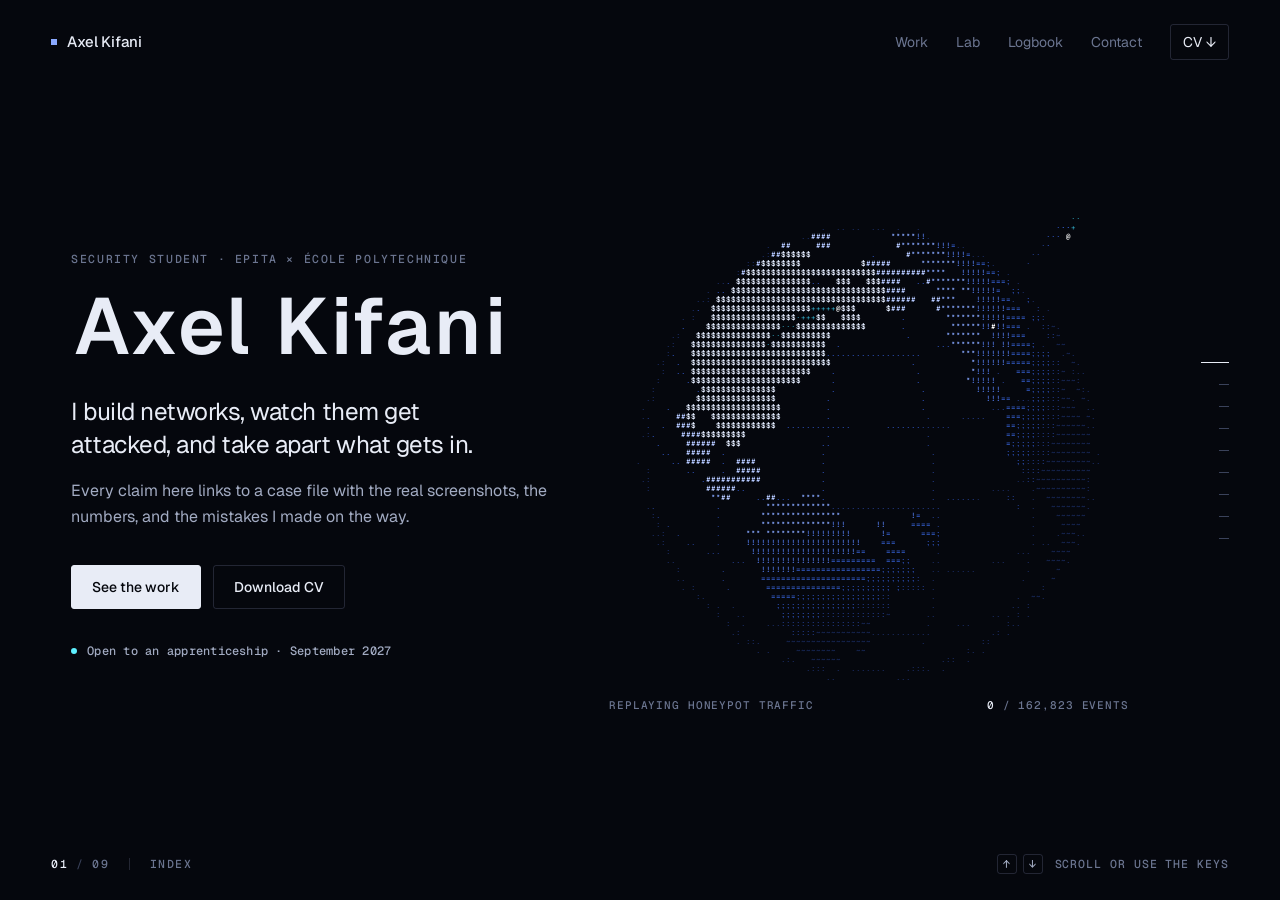
==== commit d27581ac: "Force le rechargement du CSS/JS après mise en ligne" ====
--- a/index.html
+++ b/index.html
@@ -9,7 +9,7 @@
   <link rel="preconnect" href="https://fonts.googleapis.com">
   <link rel="preconnect" href="https://fonts.gstatic.com" crossorigin>
   <link href="https://fonts.googleapis.com/css2?family=Geist:wght@400;500;600&family=Geist+Mono:wght@400;500&display=swap" rel="stylesheet">
-  <link rel="stylesheet" href="assets/css/site.css">
+  <link rel="stylesheet" href="assets/css/site.css?v=202611082330">
   <script>if (matchMedia("(min-width: 900px) and (min-height: 600px)").matches && !matchMedia("(prefers-reduced-motion: reduce)").matches) document.documentElement.classList.add("deck-mode");</script>
 </head>
 <body class="home">
@@ -220,8 +220,8 @@
 
 </main>
 
-<script src="assets/js/ascii.js"></script>
-<script src="assets/js/map.js"></script>
-<script src="assets/js/site.js"></script>
+<script src="assets/js/ascii.js?v=202611082330"></script>
+<script src="assets/js/map.js?v=202611082330"></script>
+<script src="assets/js/site.js?v=202611082330"></script>
 </body>
 </html>
